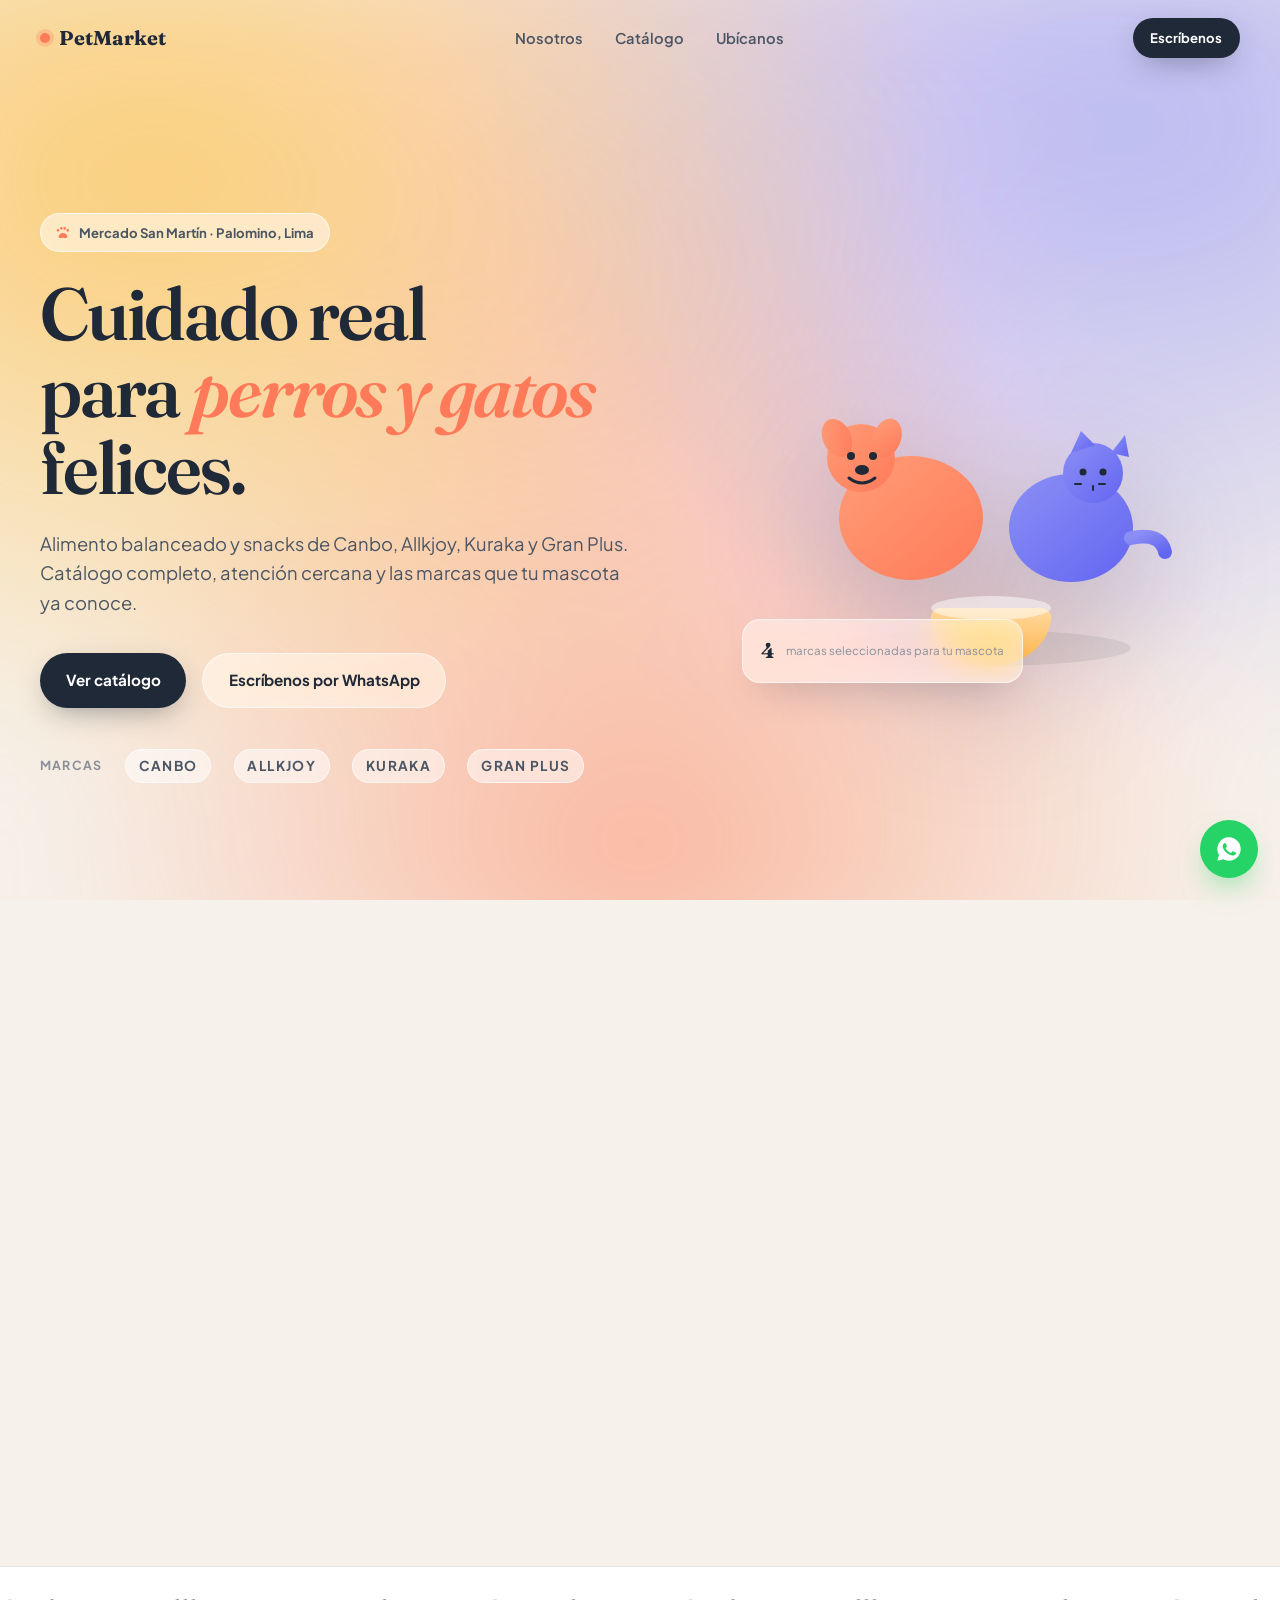
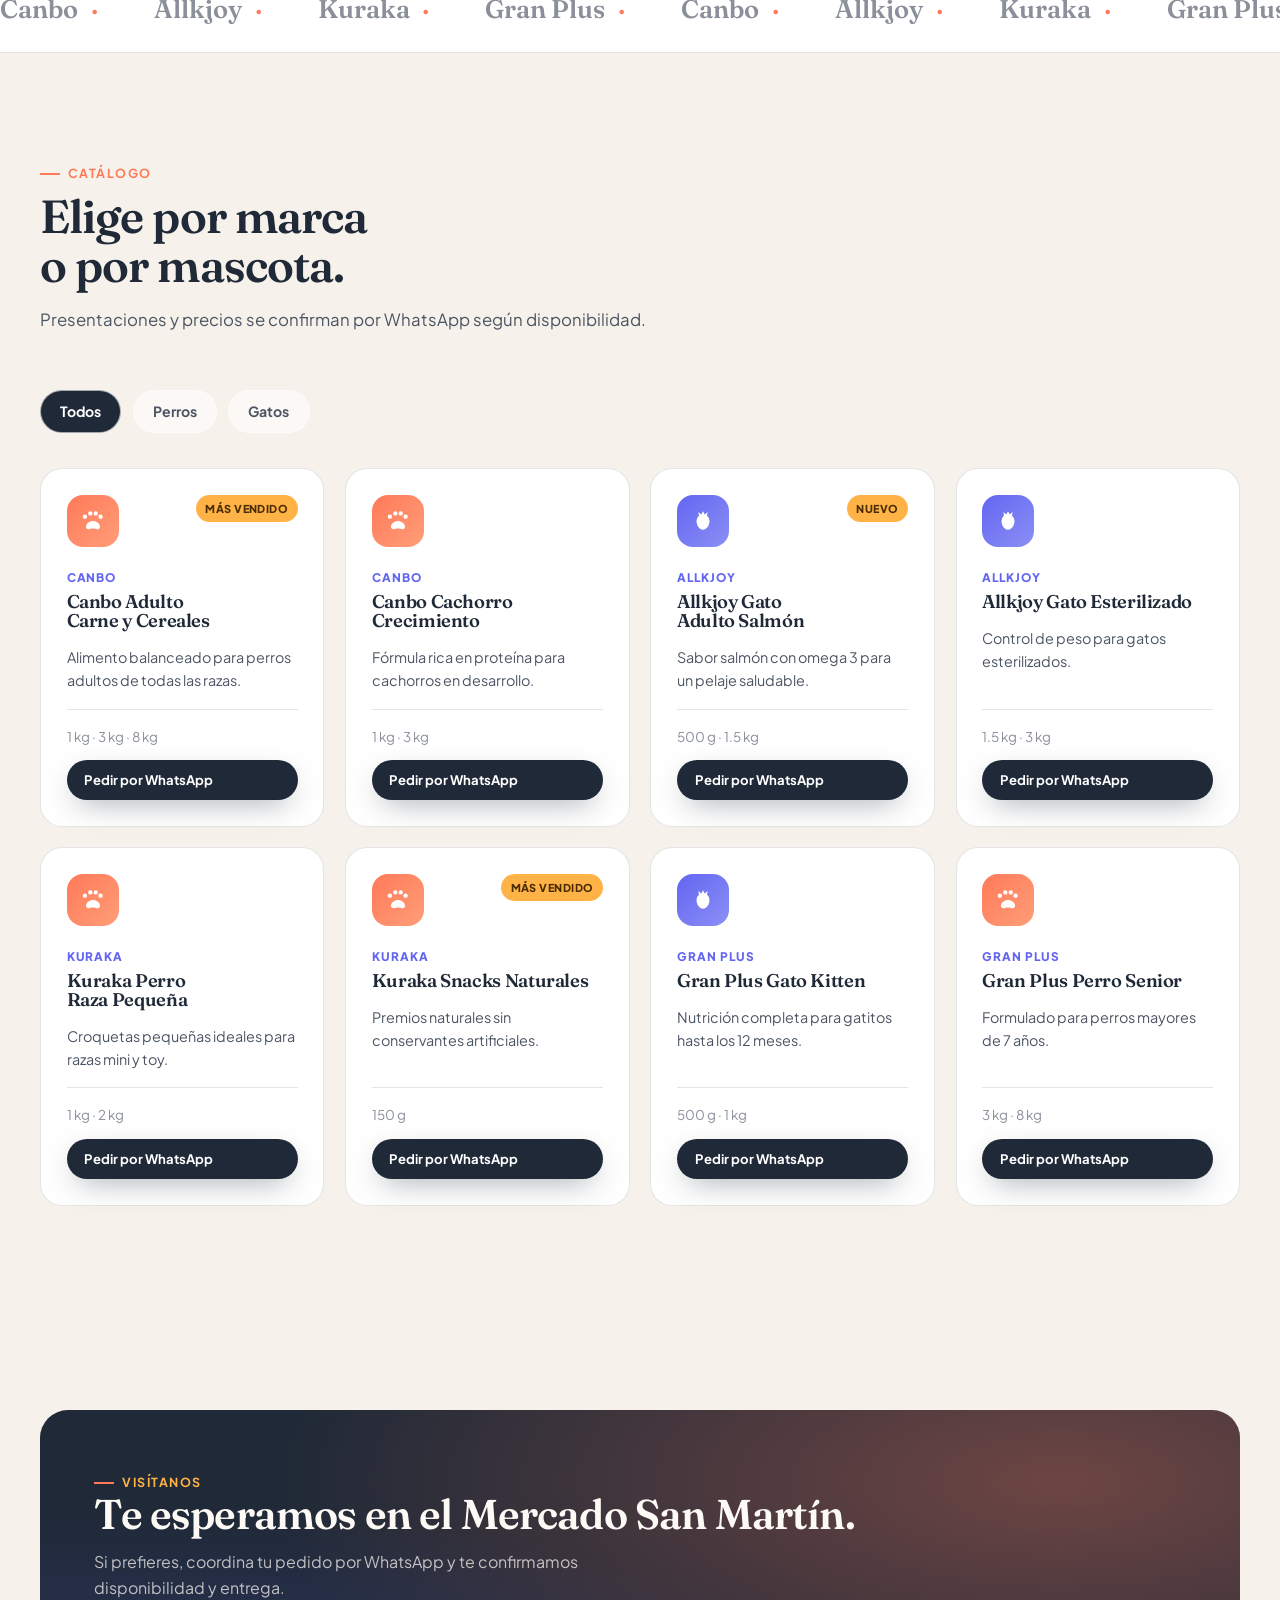
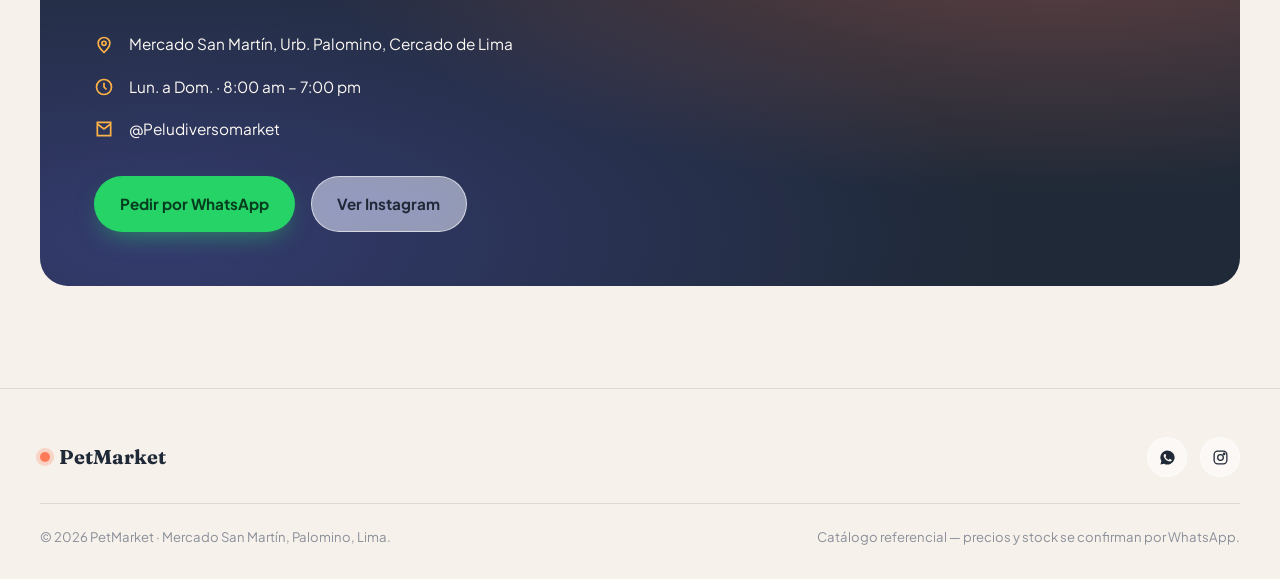
==== index.html @ 723a35b2 "explorador" ====
<!doctype html>
<html lang="es">
<head>
  <meta charset="utf-8">
  <meta name="viewport" content="width=device-width, initial-scale=1">
  <title>PetMarket · Alimento y accesorios para perros y gatos en Lima</title>
  <meta name="description" content="PetMarket — Canbo, Allkjoy, Kuraka y Gran Plus. Catálogo de alimento para perros y gatos en Mercado San Martín, Palomino, Lima.">

  <link rel="preconnect" href="https://fonts.googleapis.com">
  <link rel="preconnect" href="https://fonts.gstatic.com" crossorigin>
  <link rel="stylesheet" href="https://fonts.googleapis.com/css2?family=Fraunces:ital,opsz,wght@0,9..144,500;0,9..144,600;1,9..144,500&family=Plus+Jakarta+Sans:wght@400;500;600;700;800&display=swap">

  <link rel="stylesheet" href="styles.css?v=20260703">
</head>
<body>
  <a href="#main" class="skip-link">Saltar al contenido</a>

  <nav class="nav" data-nav>
    <div class="nav-inner">
      <a href="#top" class="brand-mark"><span class="dot"></span>PetMarket</a>
      <ul class="nav-links">
        <li><a href="#nosotros">Nosotros</a></li>
        <li><a href="#catalogo">Catálogo</a></li>
        <li><a href="#ubicacion">Ubícanos</a></li>
      </ul>
      <a class="btn btn-primary btn-sm nav-cta" data-whatsapp-link target="_blank" rel="noopener">Escríbenos</a>
      <button class="nav-burger" data-menu-open aria-label="Abrir menú" aria-expanded="false">
        <svg viewBox="0 0 24 24" fill="none" stroke="currentColor" stroke-width="2"><path d="M3 6h18M3 12h18M3 18h18"/></svg>
      </button>
    </div>
  </nav>

  <div class="mobile-menu" data-mobile-menu>
    <button class="mobile-menu-close" data-menu-close aria-label="Cerrar menú">
      <svg viewBox="0 0 24 24" fill="none" stroke="currentColor" stroke-width="2" width="20" height="20"><path d="M6 6l12 12M18 6L6 18"/></svg>
    </button>
    <a href="#nosotros" data-menu-link>Nosotros</a>
    <a href="#catalogo" data-menu-link>Catálogo</a>
    <a href="#ubicacion" data-menu-link>Ubícanos</a>
    <a class="btn btn-whatsapp" data-whatsapp-link target="_blank" rel="noopener">Escríbenos por WhatsApp</a>
  </div>

  <main id="main">
    <!-- HERO -->
    <section id="top" class="hero">
      <div class="hero-mesh" aria-hidden="true"></div>
      <div class="container hero-grid">
        <div class="reveal">
          <span class="hero-kicker">
            <svg class="paw" viewBox="0 0 24 24" fill="currentColor"><path d="M4.5 10a2 2 0 100-4 2 2 0 000 4zm5-3a2 2 0 100-4 2 2 0 000 4zm5 0a2 2 0 100-4 2 2 0 000 4zm4.5 3a2 2 0 100-4 2 2 0 000 4zM12 12c-3 0-6.5 2.3-6.5 5.4 0 1.6 1.3 2.6 2.9 2.2.9-.2 1.9-.6 3.6-.6s2.7.4 3.6.6c1.6.4 2.9-.6 2.9-2.2C18.5 14.3 15 12 12 12z"/></svg>
            Mercado San Martín · Palomino, Lima
          </span>
          <h1 class="hero-title">Cuidado real<br>para <em>perros y gatos</em> felices.</h1>
          <p class="hero-sub">Alimento balanceado y snacks de Canbo, Allkjoy, Kuraka y Gran Plus. Catálogo completo, atención cercana y las marcas que tu mascota ya conoce.</p>
          <div class="hero-actions">
            <a href="#catalogo" class="btn btn-primary">Ver catálogo</a>
            <a class="btn btn-glass" data-whatsapp-link target="_blank" rel="noopener">Escríbenos por WhatsApp</a>
          </div>
          <div class="hero-brands">
            <span>Marcas</span>
            <span class="tag">Canbo</span>
            <span class="tag">Allkjoy</span>
            <span class="tag">Kuraka</span>
            <span class="tag">Gran Plus</span>
          </div>
        </div>

        <div class="hero-visual reveal">
          <svg class="hero-illustration" viewBox="0 0 420 420" role="img" aria-label="Ilustración de un perro y un gato junto a un plato de comida">
            <defs>
              <linearGradient id="dogG" x1="0" y1="0" x2="1" y2="1">
                <stop offset="0%" stop-color="#ff9d78"/><stop offset="100%" stop-color="#ff7a59"/>
              </linearGradient>
              <linearGradient id="catG" x1="0" y1="0" x2="1" y2="1">
                <stop offset="0%" stop-color="#8b8ff5"/><stop offset="100%" stop-color="#6366f1"/>
              </linearGradient>
              <linearGradient id="bowlG" x1="0" y1="0" x2="0" y2="1">
                <stop offset="0%" stop-color="#ffd9a0"/><stop offset="100%" stop-color="#ffb347"/>
              </linearGradient>
            </defs>
            <ellipse cx="210" cy="360" rx="150" ry="18" fill="#1f2937" opacity=".08"/>
            <!-- dog -->
            <g>
              <ellipse cx="140" cy="230" rx="72" ry="62" fill="url(#dogG)"/>
              <circle cx="90" cy="170" r="34" fill="url(#dogG)"/>
              <ellipse cx="66" cy="150" rx="14" ry="20" fill="url(#dogG)" transform="rotate(-25 66 150)"/>
              <ellipse cx="116" cy="150" rx="14" ry="20" fill="url(#dogG)" transform="rotate(20 116 150)"/>
              <circle cx="80" cy="168" r="4" fill="#1f2937"/>
              <circle cx="102" cy="168" r="4" fill="#1f2937"/>
              <ellipse cx="91" cy="182" rx="7" ry="5" fill="#1f2937"/>
              <path d="M78 190 Q91 200 104 190" stroke="#1f2937" stroke-width="3" fill="none" stroke-linecap="round"/>
            </g>
            <!-- bowl -->
            <path d="M170 320 h100 a10 10 0 0 1 10 12 c-4 30-34 46-60 46s-56-16-60-46a10 10 0 0 1 10-12z" fill="url(#bowlG)"/>
            <ellipse cx="220" cy="320" rx="60" ry="12" fill="#fff" opacity=".5"/>
            <!-- cat -->
            <g>
              <ellipse cx="300" cy="240" rx="62" ry="54" fill="url(#catG)"/>
              <circle cx="322" cy="185" r="30" fill="url(#catG)"/>
              <path d="M300 165 l10 -22 l14 14z" fill="url(#catG)"/>
              <path d="M340 165 l14 -18 l4 22z" fill="url(#catG)"/>
              <circle cx="312" cy="184" r="3.5" fill="#1f2937"/>
              <circle cx="332" cy="184" r="3.5" fill="#1f2937"/>
              <path d="M304 196 h6 M328 196 h6" stroke="#1f2937" stroke-width="2" stroke-linecap="round"/>
              <path d="M322 198 v4" stroke="#1f2937" stroke-width="2" stroke-linecap="round"/>
              <path d="M360 250 q30 -6 34 14" stroke="url(#catG)" stroke-width="14" fill="none" stroke-linecap="round"/>
            </g>
          </svg>
          <div class="hero-badge">
            <strong data-count-to="4">4</strong>
            <span>marcas seleccionadas para tu mascota</span>
          </div>
        </div>
      </div>
    </section>

    <!-- FEATURES -->
    <section id="nosotros" class="section">
      <div class="container">
        <div class="section-head reveal">
          <span class="eyebrow">Por qué PetMarket</span>
          <h2>Un catálogo pensado para cada mascota.</h2>
          <p>Trabajamos con marcas que ya conoces y confías, y te acompañamos desde la primera consulta hasta la entrega.</p>
        </div>
        <div class="features-grid" data-features></div>
      </div>
    </section>

    <!-- MARQUEE -->
    <div class="marquee" aria-hidden="true">
      <div class="marquee-track">
        <span>Canbo</span><span>Allkjoy</span><span>Kuraka</span><span>Gran Plus</span>
        <span>Canbo</span><span>Allkjoy</span><span>Kuraka</span><span>Gran Plus</span>
      </div>
    </div>

    <!-- CATALOG -->
    <section id="catalogo" class="section">
      <div class="container">
        <div class="section-head reveal">
          <span class="eyebrow">Catálogo</span>
          <h2>Elige por marca o por mascota.</h2>
          <p>Presentaciones y precios se confirman por WhatsApp según disponibilidad.</p>
        </div>
        <div class="filters reveal" data-filters>
          <button class="filter-btn is-active" data-filter="all">Todos</button>
          <button class="filter-btn" data-filter="perros">Perros</button>
          <button class="filter-btn" data-filter="gatos">Gatos</button>
        </div>
        <div class="catalog-grid" data-catalog></div>
      </div>
    </section>

    <!-- LOCATION -->
    <section id="ubicacion" class="section">
      <div class="container location">
        <div class="location-card reveal">
          <span class="eyebrow" style="color:var(--accent-3)">Visítanos</span>
          <h2>Te esperamos en el Mercado San Martín.</h2>
          <p>Si prefieres, coordina tu pedido por WhatsApp y te confirmamos disponibilidad y entrega.</p>
          <ul class="location-list">
            <li>
              <svg viewBox="0 0 24 24" fill="none" stroke="currentColor" stroke-width="2"><path d="M12 21s-7-6.2-7-11a7 7 0 1114 0c0 4.8-7 11-7 11z"/><circle cx="12" cy="10" r="2.5"/></svg>
              Mercado San Martín, Urb. Palomino, Cercado de Lima
            </li>
            <li>
              <svg viewBox="0 0 24 24" fill="none" stroke="currentColor" stroke-width="2"><circle cx="12" cy="12" r="9"/><path d="M12 7v5l3 3"/></svg>
              Lun. a Dom. · 8:00 am – 7:00 pm
            </li>
            <li>
              <svg viewBox="0 0 24 24" fill="none" stroke="currentColor" stroke-width="2"><path d="M4 4h16v16H4z"/><path d="M4 6l8 6 8-6"/></svg>
              <a data-instagram-link target="_blank" rel="noopener">@Peludiversomarket</a>
            </li>
          </ul>
          <div class="location-actions">
            <a class="btn btn-whatsapp" data-whatsapp-link target="_blank" rel="noopener">Pedir por WhatsApp</a>
            <a class="btn btn-glass" data-instagram-link target="_blank" rel="noopener">Ver Instagram</a>
          </div>
        </div>
      </div>
    </section>
  </main>

  <footer class="footer">
    <div class="container footer-inner">
      <div class="footer-top">
        <a href="#top" class="brand-mark"><span class="dot"></span>PetMarket</a>
        <div class="footer-social">
          <a data-whatsapp-link target="_blank" rel="noopener" aria-label="WhatsApp">
            <svg viewBox="0 0 24 24" fill="currentColor"><path d="M12 2a10 10 0 00-8.6 15.1L2 22l5.1-1.3A10 10 0 1012 2zm5.7 14.2c-.2.6-1.3 1.2-1.9 1.3-.5.1-1.1.1-1.8-.1-.4-.1-.9-.3-1.6-.6-2.8-1.2-4.6-4-4.7-4.2-.1-.2-1.1-1.5-1.1-2.9s.7-2 1-2.3c.2-.3.5-.3.7-.3h.5c.2 0 .4 0 .6.5s.7 1.7.7 1.8c.1.2.1.3 0 .5-.1.2-.1.3-.3.5s-.3.4-.5.5c-.2.2-.3.4-.1.7.2.3.8 1.3 1.7 2.1 1.2 1.1 2.2 1.4 2.5 1.6.3.2.5.1.6-.1.2-.2.7-.8.9-1.1.2-.3.4-.2.6-.1s1.7.8 2 1c.3.2.5.2.6.4.1.1.1.7-.1 1.3z"/></svg>
          </a>
          <a data-instagram-link target="_blank" rel="noopener" aria-label="Instagram">
            <svg viewBox="0 0 24 24" fill="none" stroke="currentColor" stroke-width="1.8"><rect x="3" y="3" width="18" height="18" rx="5"/><circle cx="12" cy="12" r="4"/><circle cx="17.2" cy="6.8" r="1"/></svg>
          </a>
        </div>
      </div>
      <div class="footer-bottom">
        <span>© <span data-year></span> PetMarket · Mercado San Martín, Palomino, Lima.</span>
        <span>Catálogo referencial — precios y stock se confirman por WhatsApp.</span>
      </div>
    </div>
  </footer>

  <a class="fab-whatsapp" data-whatsapp-link target="_blank" rel="noopener" aria-label="Escríbenos por WhatsApp">
    <svg viewBox="0 0 24 24" fill="currentColor"><path d="M12 2a10 10 0 00-8.6 15.1L2 22l5.1-1.3A10 10 0 1012 2zm5.7 14.2c-.2.6-1.3 1.2-1.9 1.3-.5.1-1.1.1-1.8-.1-.4-.1-.9-.3-1.6-.6-2.8-1.2-4.6-4-4.7-4.2-.1-.2-1.1-1.5-1.1-2.9s.7-2 1-2.3c.2-.3.5-.3.7-.3h.5c.2 0 .4 0 .6.5s.7 1.7.7 1.8c.1.2.1.3 0 .5-.1.2-.1.3-.3.5s-.3.4-.5.5c-.2.2-.3.4-.1.7.2.3.8 1.3 1.7 2.1 1.2 1.1 2.2 1.4 2.5 1.6.3.2.5.1.6-.1.2-.2.7-.8.9-1.1.2-.3.4-.2.6-.1s1.7.8 2 1c.3.2.5.2.6.4.1.1.1.7-.1 1.3z"/></svg>
  </a>

  <script defer src="lib/gsap.min.js"></script>
  <script defer src="lib/ScrollTrigger.min.js"></script>
  <script defer src="lib/manifest.js"></script>
  <script defer src="main.js?v=20260703"></script>
</body>
</html>
---- styles.css ----
/* =============================================================
   1. Tokens
   ============================================================= */
:root {
  --bg:        #f6f1ea;
  --paper:     #ffffff;
  --glass:     rgba(255, 255, 255, 0.5);
  --glass-2:   rgba(255, 255, 255, 0.28);
  --glass-border: rgba(255, 255, 255, 0.6);
  --ink:       #1f2937;
  --ink-soft:  #4b5563;
  --ink-mute:  #8a8f9a;
  --accent:    #ff7a59;   /* coral */
  --accent-2:  #6366f1;   /* lavender */
  --accent-3:  #ffb347;   /* amber, brand highlight */
  --line:      rgba(31, 41, 55, 0.12);
  --radius:    22px;

  --ease-out:  cubic-bezier(0.16, 1, 0.3, 1);
  --ease-soft: cubic-bezier(0.25, 0.46, 0.45, 0.94);
  --ease-bounce: cubic-bezier(0.34, 1.56, 0.64, 1);

  --sans: "Plus Jakarta Sans", -apple-system, BlinkMacSystemFont, "Segoe UI", system-ui, sans-serif;
  --display: "Fraunces", Georgia, serif;
}

/* =============================================================
   2. Reset & base
   ============================================================= */
*, *::before, *::after { box-sizing: border-box; margin: 0; }
html { -webkit-text-size-adjust: 100%; tab-size: 2; scroll-behavior: smooth; }
body {
  font-family: var(--sans);
  font-size: 16px;
  line-height: 1.6;
  color: var(--ink);
  background: var(--bg);
  -webkit-font-smoothing: antialiased;
  -moz-osx-font-smoothing: grayscale;
  text-rendering: optimizeLegibility;
  overflow-x: clip;
  overscroll-behavior-y: none;
}
img, svg, video { display: block; max-width: 100%; }
img { height: auto; }
button { font: inherit; color: inherit; cursor: pointer; border: 0; background: none; }
a { color: inherit; text-decoration: none; }
p { text-wrap: pretty; }
h1, h2, h3, h4 { text-wrap: balance; line-height: 1.05; letter-spacing: -0.02em; font-family: var(--display); font-weight: 600; }
ul { list-style: none; padding: 0; }
::selection { background: var(--accent); color: #fff; }

:focus-visible {
  outline: 2px solid var(--accent);
  outline-offset: 3px;
  border-radius: 4px;
}

/* =============================================================
   3. Utilities
   ============================================================= */
.skip-link {
  position: fixed; top: -100px; left: 1rem;
  padding: .6rem 1rem; background: var(--ink); color: #fff;
  z-index: 9999; border-radius: 8px; font-weight: 600; font-size: .9rem;
}
.skip-link:focus { top: 1rem; }

.container {
  width: 100%;
  max-width: 1240px;
  margin: 0 auto;
  padding: 0 1.25rem;
}
.eyebrow {
  font-size: .78rem;
  font-weight: 700;
  letter-spacing: .12em;
  text-transform: uppercase;
  color: var(--accent);
  display: inline-flex;
  align-items: center;
  gap: .5rem;
}
.eyebrow::before {
  content: "";
  width: 20px; height: 2px;
  background: var(--accent);
  display: inline-block;
}
.section {
  padding: clamp(4rem, 8vw, 7rem) 0;
}
.section-head {
  max-width: 640px;
  margin-bottom: clamp(2rem, 5vw, 3.5rem);
}
.section-head h2 { font-size: clamp(2rem, 4vw, 2.9rem); margin-top: .6rem; }
.section-head p { color: var(--ink-soft); margin-top: 1rem; font-size: 1.05rem; }

/* =============================================================
   4. Buttons
   ============================================================= */
.btn {
  display: inline-flex;
  align-items: center;
  gap: .5rem;
  padding: .9rem 1.6rem;
  border-radius: 999px;
  font-weight: 700;
  font-size: .95rem;
  transition: transform .35s var(--ease-out), box-shadow .35s var(--ease-out), background .3s var(--ease-out);
  white-space: nowrap;
}
.btn-primary {
  background: var(--ink);
  color: #fff;
  box-shadow: 0 10px 30px -10px rgba(31,41,55,.5);
}
.btn-primary:hover { transform: translateY(-3px); box-shadow: 0 16px 34px -10px rgba(31,41,55,.55); }
.btn-glass {
  background: var(--glass);
  backdrop-filter: blur(18px) saturate(180%);
  -webkit-backdrop-filter: blur(18px) saturate(180%);
  border: 1px solid var(--glass-border);
  color: var(--ink);
}
.btn-glass:hover { transform: translateY(-3px); background: rgba(255,255,255,.7); }
.btn-whatsapp {
  background: #25D366;
  color: #073b1e;
  box-shadow: 0 10px 26px -10px rgba(37,211,102,.6);
}
.btn-whatsapp:hover { transform: translateY(-3px); }
.btn-sm { padding: .6rem 1.1rem; font-size: .82rem; }

/* =============================================================
   5. Nav
   ============================================================= */
.nav {
  position: fixed;
  top: 0; left: 0; right: 0;
  z-index: 500;
  padding: 1.1rem 0;
  transition: padding .35s var(--ease-out), background .35s var(--ease-out), box-shadow .35s var(--ease-out);
}
.nav-inner {
  max-width: 1240px;
  margin: 0 auto;
  padding: 0 1.25rem;
  display: flex;
  align-items: center;
  justify-content: space-between;
}
.nav.is-solid {
  padding: .7rem 0;
  background: var(--glass);
  backdrop-filter: blur(18px) saturate(180%);
  -webkit-backdrop-filter: blur(18px) saturate(180%);
  box-shadow: 0 8px 30px -20px rgba(31,41,55,.35);
  border-bottom: 1px solid var(--glass-border);
}
.brand-mark {
  display: flex; align-items: center; gap: .55rem;
  font-family: var(--display);
  font-weight: 700;
  font-size: 1.25rem;
}
.brand-mark .dot {
  width: 10px; height: 10px; border-radius: 50%;
  background: var(--accent);
  box-shadow: 0 0 0 4px rgba(255,122,89,.25);
}
.nav-links {
  display: none;
  gap: 2rem;
}
.nav-links a {
  position: relative;
  font-weight: 600;
  font-size: .92rem;
  color: var(--ink-soft);
  padding-bottom: 2px;
}
.nav-links a::after {
  content: "";
  position: absolute; left: 0; bottom: -2px;
  width: 0; height: 2px;
  background: var(--accent);
  transition: width .35s var(--ease-out);
}
.nav-links a:hover { color: var(--ink); }
.nav-links a:hover::after { width: 100%; }
.nav-cta { display: none; }
.nav-burger {
  display: inline-flex;
  width: 42px; height: 42px;
  align-items: center; justify-content: center;
  border-radius: 50%;
  background: var(--glass);
  border: 1px solid var(--glass-border);
}
.nav-burger svg { width: 18px; height: 18px; }

.mobile-menu {
  position: fixed; inset: 0;
  z-index: 600;
  background: rgba(246,241,234,.98);
  backdrop-filter: blur(20px);
  display: flex; flex-direction: column;
  align-items: center; justify-content: center;
  gap: 1.6rem;
  transform: translateY(-8px);
  opacity: 0;
  pointer-events: none;
  transition: opacity .35s var(--ease-out), transform .35s var(--ease-out);
}
.mobile-menu.is-open { opacity: 1; transform: translateY(0); pointer-events: auto; }
.mobile-menu a { font-family: var(--display); font-size: 1.8rem; font-weight: 600; }
.mobile-menu-close {
  position: absolute; top: 1.4rem; right: 1.4rem;
  width: 44px; height: 44px; border-radius: 50%;
  background: var(--glass); border: 1px solid var(--glass-border);
  display: flex; align-items: center; justify-content: center;
}

/* =============================================================
   6. Hero
   ============================================================= */
.hero {
  position: relative;
  min-height: 100svh;
  display: flex;
  align-items: center;
  padding-top: 6rem;
  overflow: clip;
}
.hero-mesh {
  position: absolute; inset: -10%;
  z-index: -1;
  background:
    radial-gradient(at 18% 25%, rgba(255,179,71,.55) 0%, transparent 50%),
    radial-gradient(at 82% 20%, rgba(99,102,241,.4) 0%, transparent 50%),
    radial-gradient(at 50% 90%, rgba(255,122,89,.45) 0%, transparent 55%);
  filter: blur(70px) saturate(140%);
  animation: meshDrift 28s ease-in-out infinite;
}
@keyframes meshDrift {
  0%, 100% { transform: scale(1) rotate(0deg); }
  50%      { transform: scale(1.18) rotate(8deg); }
}
.hero-grid {
  display: grid;
  gap: 3rem;
  align-items: center;
}
.hero-kicker {
  display: inline-flex; align-items: center; gap: .5rem;
  background: var(--glass);
  border: 1px solid var(--glass-border);
  backdrop-filter: blur(14px);
  -webkit-backdrop-filter: blur(14px);
  padding: .5rem .9rem;
  border-radius: 999px;
  font-size: .82rem;
  font-weight: 700;
  color: var(--ink-soft);
  margin-bottom: 1.4rem;
}
.hero-kicker .paw { width: 16px; height: 16px; color: var(--accent); }
.hero-title {
  font-size: clamp(2.6rem, 6.4vw, 4.6rem);
  letter-spacing: -0.03em;
}
.hero-title em { color: var(--accent); font-style: italic; }
.hero-sub {
  margin-top: 1.4rem;
  font-size: 1.15rem;
  color: var(--ink-soft);
  max-width: 46ch;
}
.hero-actions {
  display: flex; flex-wrap: wrap; gap: 1rem;
  margin-top: 2.2rem;
}
.hero-brands {
  margin-top: 2.6rem;
  display: flex; flex-wrap: wrap; gap: .6rem 1.4rem;
  align-items: center;
}
.hero-brands span {
  font-size: .78rem; text-transform: uppercase; letter-spacing: .1em;
  color: var(--ink-mute); font-weight: 700;
}
.hero-brands .tag {
  font-size: .85rem; font-weight: 700; color: var(--ink-soft);
  background: var(--glass); border: 1px solid var(--glass-border);
  padding: .3rem .8rem; border-radius: 999px;
}

.hero-visual { position: relative; display: flex; justify-content: center; }
.hero-illustration {
  width: min(420px, 90%);
  filter: drop-shadow(0 40px 60px rgba(31,41,55,.25));
  animation: floatY 6s ease-in-out infinite;
}
@keyframes floatY {
  0%, 100% { transform: translateY(0); }
  50%      { transform: translateY(-16px); }
}
.hero-badge {
  position: absolute;
  bottom: 6%;
  left: 4%;
  background: var(--glass);
  border: 1px solid var(--glass-border);
  backdrop-filter: blur(16px) saturate(180%);
  -webkit-backdrop-filter: blur(16px) saturate(180%);
  border-radius: 18px;
  padding: .9rem 1.1rem;
  display: flex; align-items: center; gap: .7rem;
  box-shadow: 0 20px 40px -20px rgba(31,41,55,.3);
}
.hero-badge strong { font-size: 1.3rem; font-family: var(--display); }
.hero-badge span { font-size: .72rem; color: var(--ink-mute); display: block; }

/* =============================================================
   7. Feature glass cards
   ============================================================= */
.features-grid {
  display: grid;
  gap: 1.4rem;
  grid-template-columns: 1fr;
}
.glass-card {
  background: var(--glass-2);
  backdrop-filter: blur(20px) saturate(180%);
  -webkit-backdrop-filter: blur(20px) saturate(180%);
  border: 1px solid var(--glass-border);
  border-radius: var(--radius);
  padding: 1.8rem;
  transition: transform .4s var(--ease-out), box-shadow .4s var(--ease-out), background .4s var(--ease-out);
}
@supports not (backdrop-filter: blur(1px)) {
  .glass-card { background: rgba(255,255,255,.82); }
}
.glass-card:hover {
  transform: translateY(-6px) rotateX(2deg);
  box-shadow: 0 26px 50px -24px rgba(31,41,55,.3);
  background: rgba(255,255,255,.5);
}
.feature-icon {
  width: 46px; height: 46px;
  border-radius: 14px;
  display: flex; align-items: center; justify-content: center;
  background: linear-gradient(135deg, var(--accent), var(--accent-3));
  color: #fff;
  margin-bottom: 1.1rem;
}
.feature-icon svg { width: 22px; height: 22px; }
.glass-card h3 { font-size: 1.2rem; margin-bottom: .5rem; }
.glass-card p { color: var(--ink-soft); font-size: .95rem; }

/* =============================================================
   8. Marquee
   ============================================================= */
.marquee {
  overflow: hidden;
  border-top: 1px solid var(--line);
  border-bottom: 1px solid var(--line);
  padding: 1.4rem 0;
  background: var(--paper);
}
.marquee-track {
  display: flex;
  gap: 3.5rem;
  width: max-content;
  animation: marqueeScroll 32s linear infinite;
}
.marquee-track span {
  font-family: var(--display);
  font-size: 1.6rem;
  font-weight: 600;
  color: var(--ink-mute);
  white-space: nowrap;
  display: flex; align-items: center; gap: .8rem;
}
.marquee-track span::after { content: "·"; color: var(--accent); }
@keyframes marqueeScroll {
  from { transform: translateX(0); }
  to   { transform: translateX(-50%); }
}

/* =============================================================
   9. Catalog
   ============================================================= */
.filters {
  display: flex; flex-wrap: wrap; gap: .7rem;
  margin-bottom: 2.2rem;
}
.filter-btn {
  padding: .6rem 1.2rem;
  border-radius: 999px;
  font-size: .88rem;
  font-weight: 700;
  background: var(--glass);
  border: 1px solid var(--glass-border);
  color: var(--ink-soft);
  transition: all .3s var(--ease-out);
}
.filter-btn.is-active,
.filter-btn:hover {
  background: var(--ink);
  color: #fff;
}
.catalog-grid {
  display: grid;
  gap: 1.3rem;
  grid-template-columns: 1fr;
}
.product-card {
  position: relative;
  background: var(--paper);
  border: 1px solid var(--line);
  border-radius: var(--radius);
  padding: 1.6rem;
  transition: transform .4s var(--ease-out), box-shadow .4s var(--ease-out), border-color .4s var(--ease-out);
  display: flex;
  flex-direction: column;
  gap: 1rem;
}
.product-card:hover {
  transform: translateY(-6px);
  box-shadow: 0 24px 44px -26px rgba(31,41,55,.35);
  border-color: transparent;
}
.product-top {
  display: flex; align-items: flex-start; justify-content: space-between;
  gap: 1rem;
}
.product-icon {
  width: 52px; height: 52px;
  border-radius: 16px;
  display: flex; align-items: center; justify-content: center;
  flex-shrink: 0;
}
.product-icon svg { width: 26px; height: 26px; color: #fff; }
.product-icon.cat-perros { background: linear-gradient(135deg, var(--accent), #ff9d78); }
.product-icon.cat-gatos  { background: linear-gradient(135deg, var(--accent-2), #8b8ff5); }
.product-badge {
  font-size: .68rem; font-weight: 800; letter-spacing: .04em;
  text-transform: uppercase;
  padding: .3rem .6rem;
  border-radius: 999px;
  background: var(--accent-3);
  color: #4a2c00;
}
.product-brand {
  font-size: .74rem; font-weight: 800; letter-spacing: .08em;
  text-transform: uppercase; color: var(--accent-2);
}
.product-card h3 { font-size: 1.15rem; margin-top: .2rem; }
.product-card .note { color: var(--ink-soft); font-size: .9rem; flex-grow: 1; }
.product-meta {
  display: flex; align-items: center; justify-content: space-between;
  border-top: 1px solid var(--line);
  padding-top: 1rem;
  font-size: .84rem;
}
.product-sizes { color: var(--ink-mute); }
.product-card .btn { margin-top: -0.2rem; }

/* =============================================================
   10. Location / contact
   ============================================================= */
.location {
  display: grid;
  gap: 1.6rem;
}
.location-card {
  background: var(--ink);
  color: #fdf9f4;
  border-radius: 28px;
  padding: clamp(2rem, 5vw, 3.4rem);
  position: relative;
  overflow: clip;
}
.location-card::before {
  content: "";
  position: absolute; inset: 0;
  background:
    radial-gradient(at 85% 15%, rgba(255,122,89,.35), transparent 55%),
    radial-gradient(at 10% 90%, rgba(99,102,241,.3), transparent 55%);
  pointer-events: none;
}
.location-card h2 { font-size: clamp(1.9rem, 4vw, 2.6rem); position: relative; }
.location-card p { color: rgba(253,249,244,.72); position: relative; margin-top: .8rem; max-width: 46ch; }
.location-list {
  position: relative;
  margin-top: 2rem;
  display: grid;
  gap: 1.1rem;
}
.location-list li {
  display: flex; align-items: center; gap: .9rem;
  font-size: .96rem;
}
.location-list svg { width: 20px; height: 20px; color: var(--accent-3); flex-shrink: 0; }
.location-actions {
  position: relative;
  margin-top: 2.2rem;
  display: flex; flex-wrap: wrap; gap: 1rem;
}

/* =============================================================
   11. Footer
   ============================================================= */
.footer {
  border-top: 1px solid var(--line);
  padding: 3rem 0 2rem;
}
.footer-inner {
  display: flex; flex-direction: column; gap: 1.6rem;
}
.footer-top {
  display: flex; flex-wrap: wrap; justify-content: space-between; gap: 1.6rem;
}
.footer-social {
  display: flex; gap: .8rem;
}
.footer-social a {
  width: 40px; height: 40px; border-radius: 50%;
  background: var(--glass); border: 1px solid var(--glass-border);
  display: flex; align-items: center; justify-content: center;
  transition: transform .3s var(--ease-out), background .3s var(--ease-out);
}
.footer-social a:hover { transform: translateY(-3px); background: var(--ink); color: #fff; }
.footer-social svg { width: 17px; height: 17px; }
.footer-bottom {
  display: flex; flex-wrap: wrap; justify-content: space-between; gap: .6rem;
  font-size: .82rem; color: var(--ink-mute);
  border-top: 1px solid var(--line);
  padding-top: 1.4rem;
}

/* =============================================================
   12. Reveal on scroll
   ============================================================= */
.reveal {
  opacity: 0;
  transform: translateY(28px);
  transition: opacity .7s var(--ease-soft), transform .7s var(--ease-soft);
}
.reveal.is-visible { opacity: 1; transform: none; }
.reveal[data-split] { opacity: 1; transform: none; } /* defensive — gotcha A.4.5 */

/* WhatsApp floating button */
.fab-whatsapp {
  position: fixed;
  bottom: 1.4rem; right: 1.4rem;
  z-index: 400;
  width: 58px; height: 58px;
  border-radius: 50%;
  background: #25D366;
  display: flex; align-items: center; justify-content: center;
  box-shadow: 0 14px 30px -10px rgba(37,211,102,.6);
  transition: transform .3s var(--ease-bounce);
}
.fab-whatsapp:hover { transform: scale(1.08); }
.fab-whatsapp svg { width: 28px; height: 28px; color: #fff; }

/* =============================================================
   13. Responsive
   ============================================================= */
@media (min-width: 540px) {
  .features-grid { grid-template-columns: repeat(2, 1fr); }
  .catalog-grid { grid-template-columns: repeat(2, 1fr); }
}

@media (min-width: 720px) {
  .hero-grid { grid-template-columns: 1.1fr .9fr; }
}

@media (min-width: 960px) {
  .nav-links { display: flex; }
  .nav-cta { display: inline-flex; }
  .nav-burger { display: none; }
  .features-grid { grid-template-columns: repeat(3, 1fr); }
  .catalog-grid { grid-template-columns: repeat(3, 1fr); }
  .location { grid-template-columns: 1fr; }
}

@media (min-width: 1280px) {
  .catalog-grid { grid-template-columns: repeat(4, 1fr); }
}

/* =============================================================
   14. Reduced motion — only intrusive effects
   ============================================================= */
@media (prefers-reduced-motion: reduce) {
  .hero-mesh { animation: none; }
  .hero-illustration { animation: none; }
  .marquee-track { animation-duration: 60s; }
}
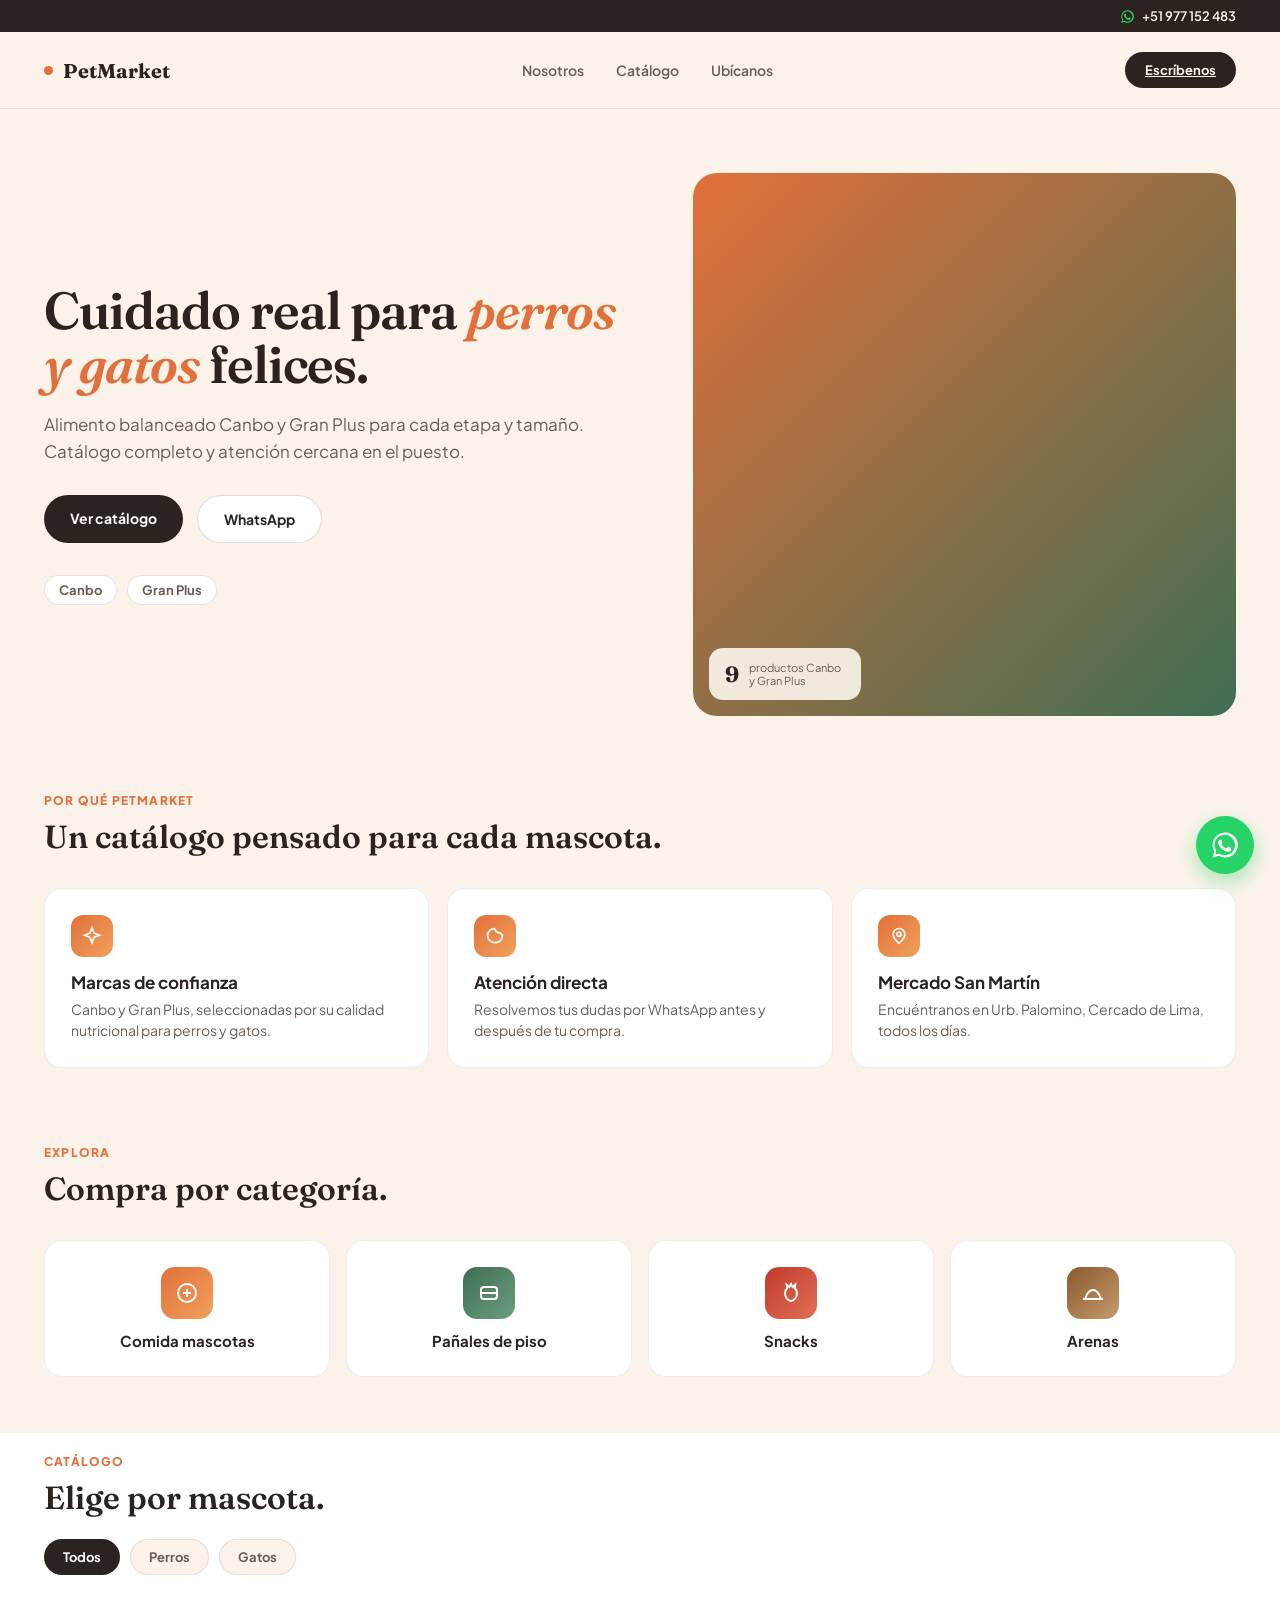
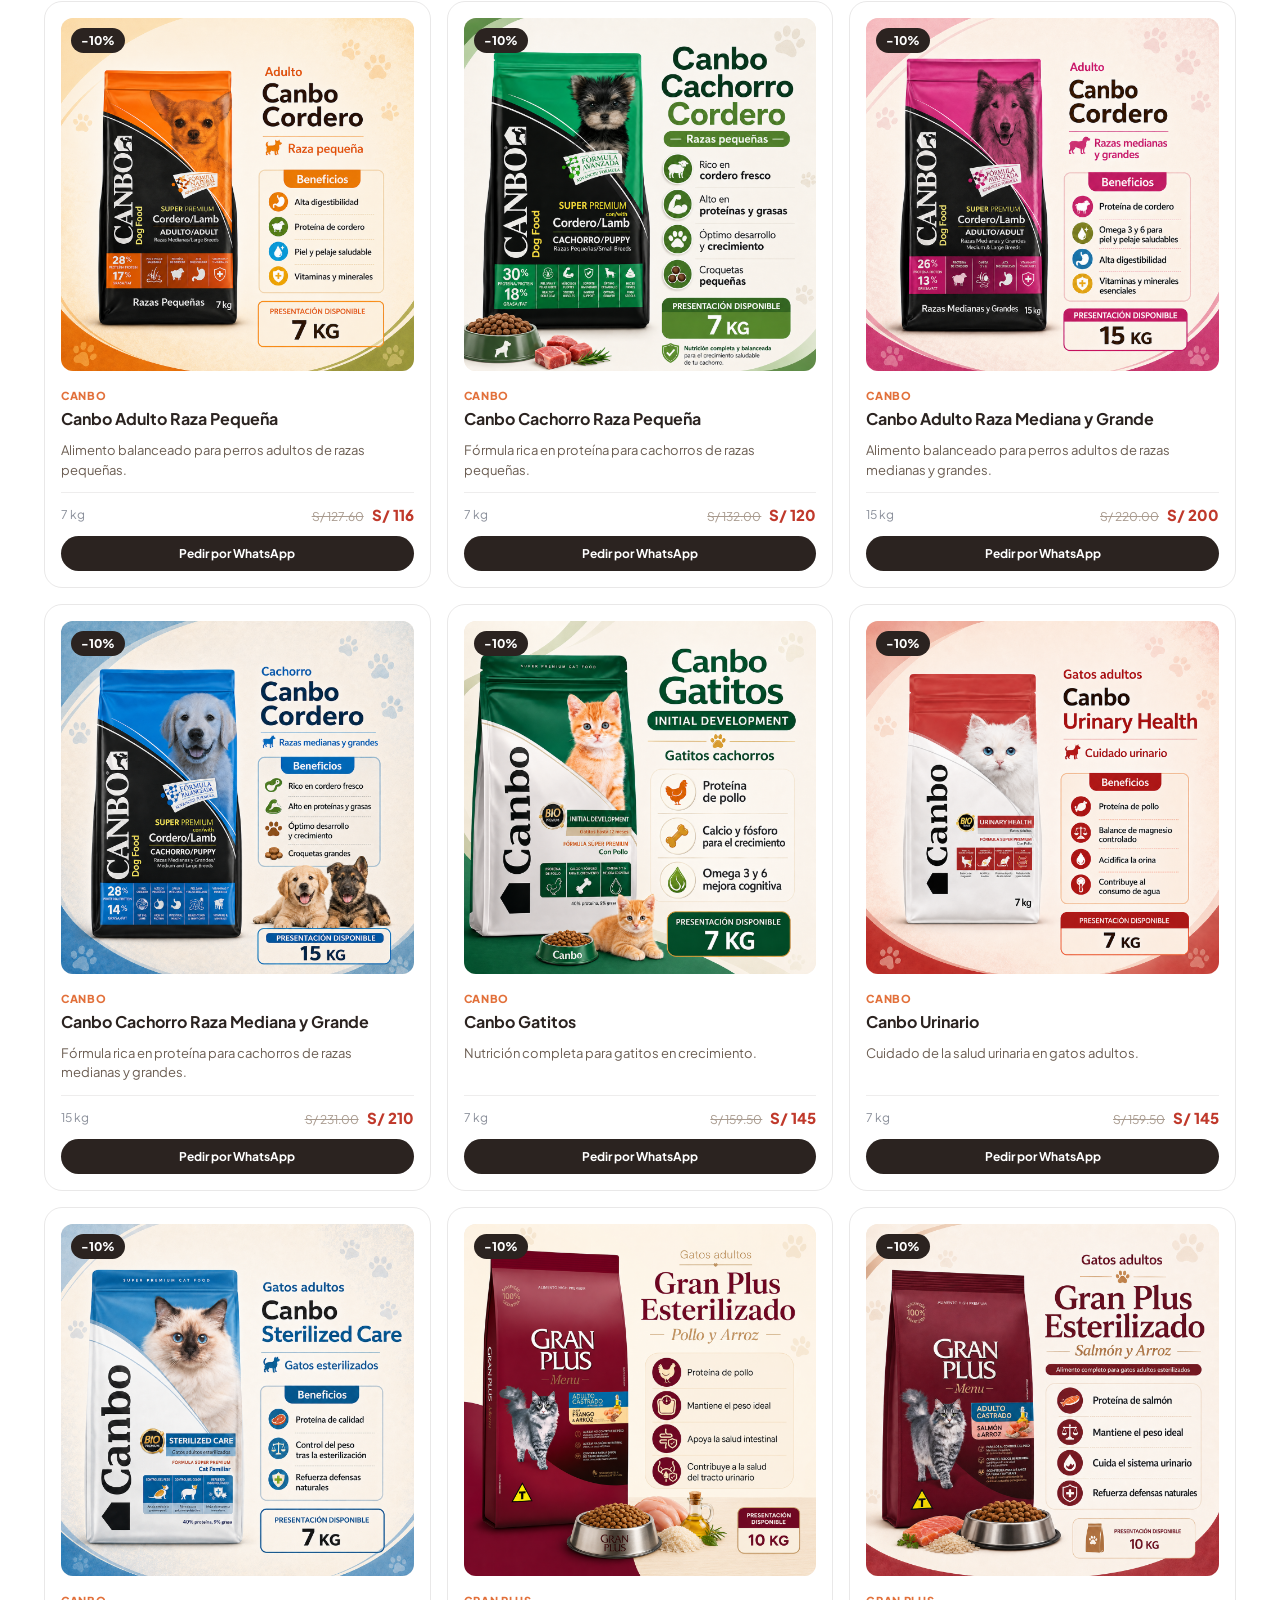
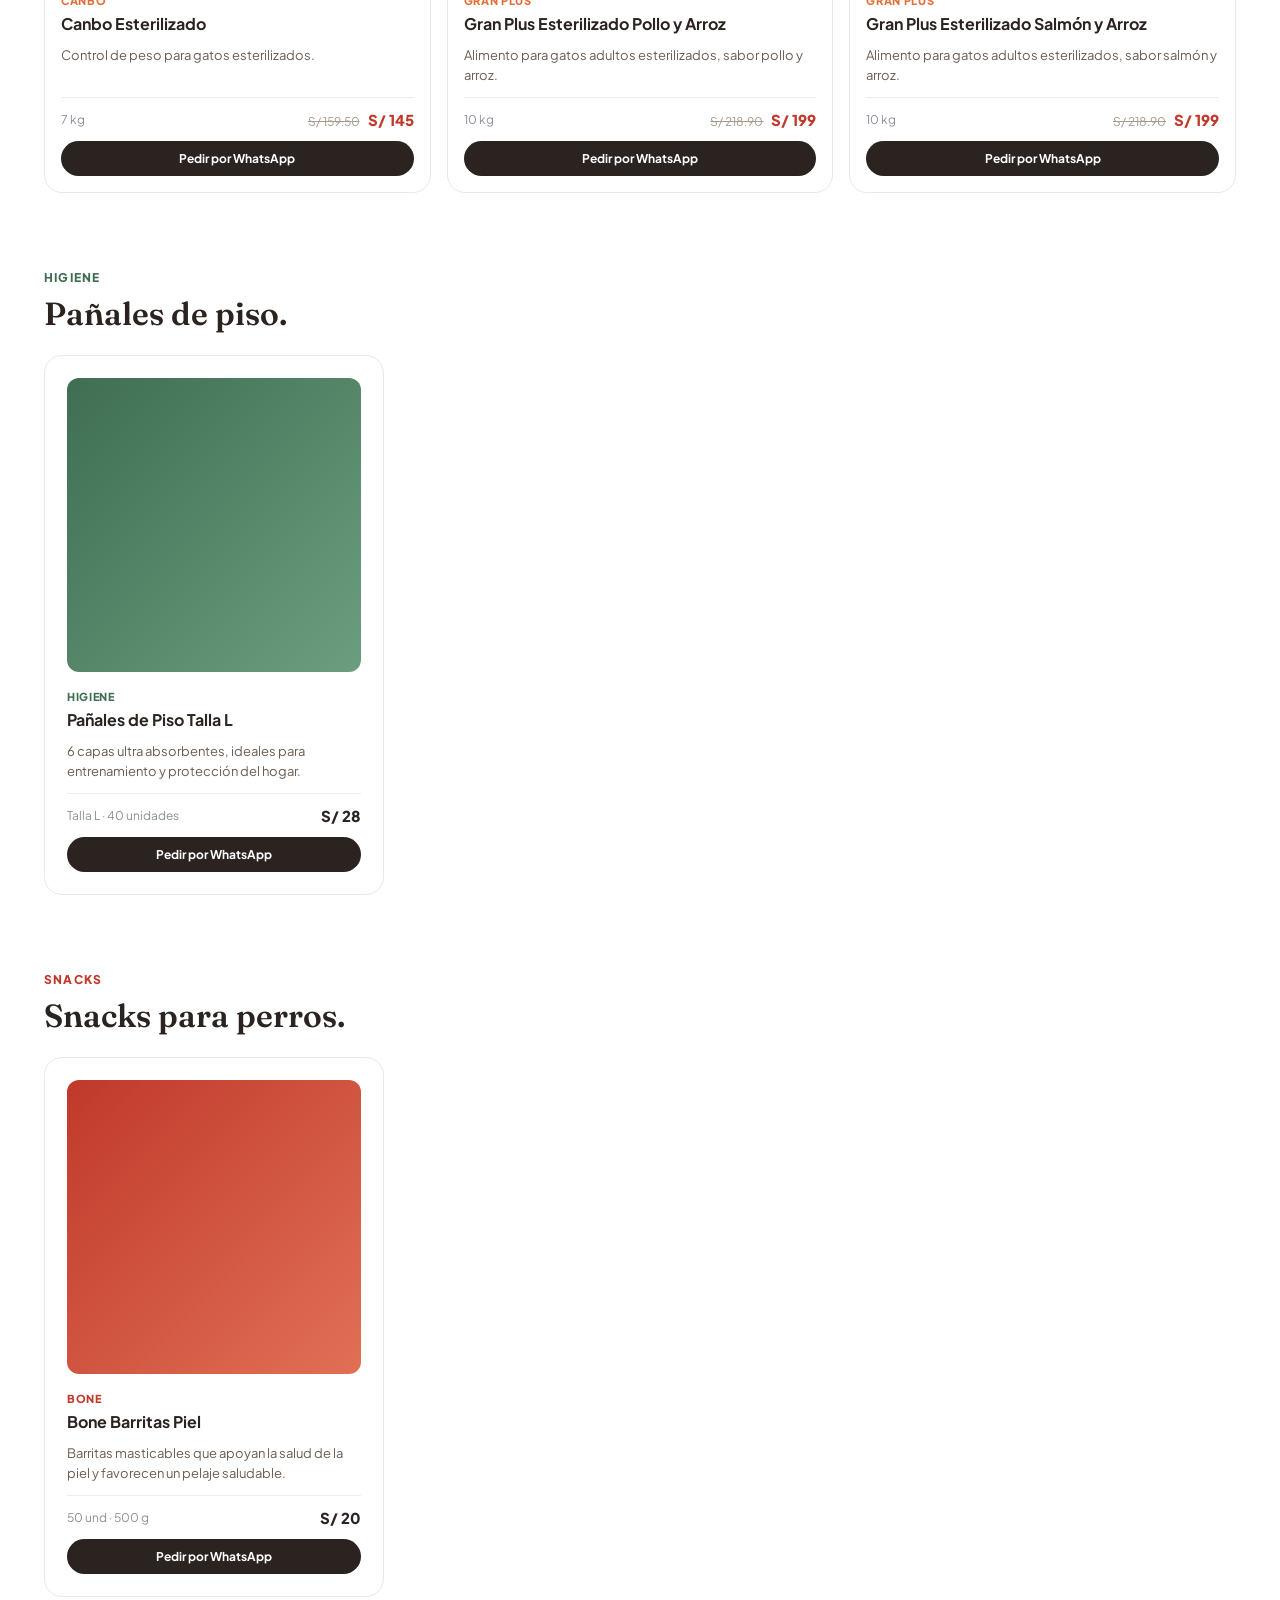
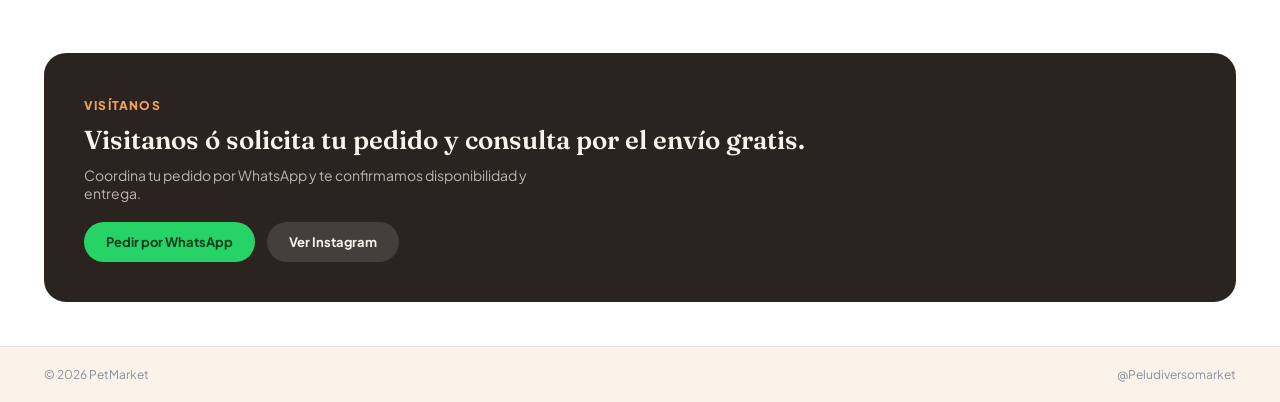
==== commit 0958ee81: "Replace homepage with new PetMarket design (converted from Claude Design export to static HTML/CSS/J" ====
--- a/index.html
+++ b/index.html
@@ -1,213 +1,407 @@
-<!doctype html>
+<!DOCTYPE html>
 <html lang="es">
 <head>
-  <meta charset="utf-8">
-  <meta name="viewport" content="width=device-width, initial-scale=1">
-  <title>PetMarket · Alimento y accesorios para perros y gatos en Lima</title>
-  <meta name="description" content="PetMarket — Canbo, Allkjoy, Kuraka y Gran Plus. Catálogo de alimento para perros y gatos en Mercado San Martín, Palomino, Lima.">
-
-  <link rel="preconnect" href="https://fonts.googleapis.com">
-  <link rel="preconnect" href="https://fonts.gstatic.com" crossorigin>
-  <link rel="stylesheet" href="https://fonts.googleapis.com/css2?family=Fraunces:ital,opsz,wght@0,9..144,500;0,9..144,600;1,9..144,500&family=Plus+Jakarta+Sans:wght@400;500;600;700;800&display=swap">
-
-  <link rel="stylesheet" href="styles.css?v=20260703">
+<meta charset="utf-8">
+<meta name="viewport" content="width=device-width, initial-scale=1">
+<title>PetMarket · Alimento y accesorios para perros y gatos en Lima</title>
+<meta name="description" content="PetMarket — Canbo y Gran Plus. Catálogo de alimento para perros y gatos en Mercado San Martín, Palomino, Lima.">
+<link rel="preconnect" href="https://fonts.googleapis.com">
+<link rel="preconnect" href="https://fonts.gstatic.com" crossorigin="">
+<link rel="stylesheet" href="https://fonts.googleapis.com/css2?family=Fraunces:ital,opsz,wght@0,9..144,500;0,9..144,600;0,9..144,700;1,9..144,500&family=Plus+Jakarta+Sans:wght@400;500;600;700;800&family=Space+Grotesk:wght@500;600;700&display=swap">
+<style>
+  * { box-sizing: border-box; }
+  body { margin: 0; background: #FBF3EA; }
+  button { cursor: pointer; font-family: inherit; }
+  .cat-btn { transition: background .15s ease, color .15s ease; }
+  .cat-card { display: none; }
+  .cat-card.is-visible { display: flex; }
+</style>
 </head>
 <body>
-  <a href="#main" class="skip-link">Saltar al contenido</a>
-
-  <nav class="nav" data-nav>
-    <div class="nav-inner">
-      <a href="#top" class="brand-mark"><span class="dot"></span>PetMarket</a>
-      <ul class="nav-links">
-        <li><a href="#nosotros">Nosotros</a></li>
-        <li><a href="#catalogo">Catálogo</a></li>
-        <li><a href="#ubicacion">Ubícanos</a></li>
-      </ul>
-      <a class="btn btn-primary btn-sm nav-cta" data-whatsapp-link target="_blank" rel="noopener">Escríbenos</a>
-      <button class="nav-burger" data-menu-open aria-label="Abrir menú" aria-expanded="false">
-        <svg viewBox="0 0 24 24" fill="none" stroke="currentColor" stroke-width="2"><path d="M3 6h18M3 12h18M3 18h18"/></svg>
-      </button>
-    </div>
-  </nav>
-
-  <div class="mobile-menu" data-mobile-menu>
-    <button class="mobile-menu-close" data-menu-close aria-label="Cerrar menú">
-      <svg viewBox="0 0 24 24" fill="none" stroke="currentColor" stroke-width="2" width="20" height="20"><path d="M6 6l12 12M18 6L6 18"/></svg>
-    </button>
-    <a href="#nosotros" data-menu-link>Nosotros</a>
-    <a href="#catalogo" data-menu-link>Catálogo</a>
-    <a href="#ubicacion" data-menu-link>Ubícanos</a>
-    <a class="btn btn-whatsapp" data-whatsapp-link target="_blank" rel="noopener">Escríbenos por WhatsApp</a>
-  </div>
-
-  <main id="main">
-    <!-- HERO -->
-    <section id="top" class="hero">
-      <div class="hero-mesh" aria-hidden="true"></div>
-      <div class="container hero-grid">
-        <div class="reveal">
-          <span class="hero-kicker">
-            <svg class="paw" viewBox="0 0 24 24" fill="currentColor"><path d="M4.5 10a2 2 0 100-4 2 2 0 000 4zm5-3a2 2 0 100-4 2 2 0 000 4zm5 0a2 2 0 100-4 2 2 0 000 4zm4.5 3a2 2 0 100-4 2 2 0 000 4zM12 12c-3 0-6.5 2.3-6.5 5.4 0 1.6 1.3 2.6 2.9 2.2.9-.2 1.9-.6 3.6-.6s2.7.4 3.6.6c1.6.4 2.9-.6 2.9-2.2C18.5 14.3 15 12 12 12z"/></svg>
-            Mercado San Martín · Palomino, Lima
-          </span>
-          <h1 class="hero-title">Cuidado real<br>para <em>perros y gatos</em> felices.</h1>
-          <p class="hero-sub">Alimento balanceado y snacks de Canbo, Allkjoy, Kuraka y Gran Plus. Catálogo completo, atención cercana y las marcas que tu mascota ya conoce.</p>
-          <div class="hero-actions">
-            <a href="#catalogo" class="btn btn-primary">Ver catálogo</a>
-            <a class="btn btn-glass" data-whatsapp-link target="_blank" rel="noopener">Escríbenos por WhatsApp</a>
-          </div>
-          <div class="hero-brands">
-            <span>Marcas</span>
-            <span class="tag">Canbo</span>
-            <span class="tag">Allkjoy</span>
-            <span class="tag">Kuraka</span>
-            <span class="tag">Gran Plus</span>
-          </div>
-        </div>
-
-        <div class="hero-visual reveal">
-          <svg class="hero-illustration" viewBox="0 0 420 420" role="img" aria-label="Ilustración de un perro y un gato junto a un plato de comida">
-            <defs>
-              <linearGradient id="dogG" x1="0" y1="0" x2="1" y2="1">
-                <stop offset="0%" stop-color="#ff9d78"/><stop offset="100%" stop-color="#ff7a59"/>
-              </linearGradient>
-              <linearGradient id="catG" x1="0" y1="0" x2="1" y2="1">
-                <stop offset="0%" stop-color="#8b8ff5"/><stop offset="100%" stop-color="#6366f1"/>
-              </linearGradient>
-              <linearGradient id="bowlG" x1="0" y1="0" x2="0" y2="1">
-                <stop offset="0%" stop-color="#ffd9a0"/><stop offset="100%" stop-color="#ffb347"/>
-              </linearGradient>
-            </defs>
-            <ellipse cx="210" cy="360" rx="150" ry="18" fill="#1f2937" opacity=".08"/>
-            <!-- dog -->
-            <g>
-              <ellipse cx="140" cy="230" rx="72" ry="62" fill="url(#dogG)"/>
-              <circle cx="90" cy="170" r="34" fill="url(#dogG)"/>
-              <ellipse cx="66" cy="150" rx="14" ry="20" fill="url(#dogG)" transform="rotate(-25 66 150)"/>
-              <ellipse cx="116" cy="150" rx="14" ry="20" fill="url(#dogG)" transform="rotate(20 116 150)"/>
-              <circle cx="80" cy="168" r="4" fill="#1f2937"/>
-              <circle cx="102" cy="168" r="4" fill="#1f2937"/>
-              <ellipse cx="91" cy="182" rx="7" ry="5" fill="#1f2937"/>
-              <path d="M78 190 Q91 200 104 190" stroke="#1f2937" stroke-width="3" fill="none" stroke-linecap="round"/>
-            </g>
-            <!-- bowl -->
-            <path d="M170 320 h100 a10 10 0 0 1 10 12 c-4 30-34 46-60 46s-56-16-60-46a10 10 0 0 1 10-12z" fill="url(#bowlG)"/>
-            <ellipse cx="220" cy="320" rx="60" ry="12" fill="#fff" opacity=".5"/>
-            <!-- cat -->
-            <g>
-              <ellipse cx="300" cy="240" rx="62" ry="54" fill="url(#catG)"/>
-              <circle cx="322" cy="185" r="30" fill="url(#catG)"/>
-              <path d="M300 165 l10 -22 l14 14z" fill="url(#catG)"/>
-              <path d="M340 165 l14 -18 l4 22z" fill="url(#catG)"/>
-              <circle cx="312" cy="184" r="3.5" fill="#1f2937"/>
-              <circle cx="332" cy="184" r="3.5" fill="#1f2937"/>
-              <path d="M304 196 h6 M328 196 h6" stroke="#1f2937" stroke-width="2" stroke-linecap="round"/>
-              <path d="M322 198 v4" stroke="#1f2937" stroke-width="2" stroke-linecap="round"/>
-              <path d="M360 250 q30 -6 34 14" stroke="url(#catG)" stroke-width="14" fill="none" stroke-linecap="round"/>
-            </g>
-          </svg>
-          <div class="hero-badge">
-            <strong data-count-to="4">4</strong>
-            <span>marcas seleccionadas para tu mascota</span>
-          </div>
-        </div>
-      </div>
-    </section>
-
-    <!-- FEATURES -->
-    <section id="nosotros" class="section">
-      <div class="container">
-        <div class="section-head reveal">
-          <span class="eyebrow">Por qué PetMarket</span>
-          <h2>Un catálogo pensado para cada mascota.</h2>
-          <p>Trabajamos con marcas que ya conoces y confías, y te acompañamos desde la primera consulta hasta la entrega.</p>
-        </div>
-        <div class="features-grid" data-features></div>
-      </div>
-    </section>
-
-    <!-- MARQUEE -->
-    <div class="marquee" aria-hidden="true">
-      <div class="marquee-track">
-        <span>Canbo</span><span>Allkjoy</span><span>Kuraka</span><span>Gran Plus</span>
-        <span>Canbo</span><span>Allkjoy</span><span>Kuraka</span><span>Gran Plus</span>
-      </div>
-    </div>
-
-    <!-- CATALOG -->
-    <section id="catalogo" class="section">
-      <div class="container">
-        <div class="section-head reveal">
-          <span class="eyebrow">Catálogo</span>
-          <h2>Elige por marca o por mascota.</h2>
-          <p>Presentaciones y precios se confirman por WhatsApp según disponibilidad.</p>
-        </div>
-        <div class="filters reveal" data-filters>
-          <button class="filter-btn is-active" data-filter="all">Todos</button>
-          <button class="filter-btn" data-filter="perros">Perros</button>
-          <button class="filter-btn" data-filter="gatos">Gatos</button>
-        </div>
-        <div class="catalog-grid" data-catalog></div>
-      </div>
-    </section>
-
-    <!-- LOCATION -->
-    <section id="ubicacion" class="section">
-      <div class="container location">
-        <div class="location-card reveal">
-          <span class="eyebrow" style="color:var(--accent-3)">Visítanos</span>
-          <h2>Te esperamos en el Mercado San Martín.</h2>
-          <p>Si prefieres, coordina tu pedido por WhatsApp y te confirmamos disponibilidad y entrega.</p>
-          <ul class="location-list">
-            <li>
-              <svg viewBox="0 0 24 24" fill="none" stroke="currentColor" stroke-width="2"><path d="M12 21s-7-6.2-7-11a7 7 0 1114 0c0 4.8-7 11-7 11z"/><circle cx="12" cy="10" r="2.5"/></svg>
-              Mercado San Martín, Urb. Palomino, Cercado de Lima
-            </li>
-            <li>
-              <svg viewBox="0 0 24 24" fill="none" stroke="currentColor" stroke-width="2"><circle cx="12" cy="12" r="9"/><path d="M12 7v5l3 3"/></svg>
-              Lun. a Dom. · 8:00 am – 7:00 pm
-            </li>
-            <li>
-              <svg viewBox="0 0 24 24" fill="none" stroke="currentColor" stroke-width="2"><path d="M4 4h16v16H4z"/><path d="M4 6l8 6 8-6"/></svg>
-              <a data-instagram-link target="_blank" rel="noopener">@Peludiversomarket</a>
-            </li>
-          </ul>
-          <div class="location-actions">
-            <a class="btn btn-whatsapp" data-whatsapp-link target="_blank" rel="noopener">Pedir por WhatsApp</a>
-            <a class="btn btn-glass" data-instagram-link target="_blank" rel="noopener">Ver Instagram</a>
-          </div>
-        </div>
-      </div>
-    </section>
-  </main>
-
-  <footer class="footer">
-    <div class="container footer-inner">
-      <div class="footer-top">
-        <a href="#top" class="brand-mark"><span class="dot"></span>PetMarket</a>
-        <div class="footer-social">
-          <a data-whatsapp-link target="_blank" rel="noopener" aria-label="WhatsApp">
-            <svg viewBox="0 0 24 24" fill="currentColor"><path d="M12 2a10 10 0 00-8.6 15.1L2 22l5.1-1.3A10 10 0 1012 2zm5.7 14.2c-.2.6-1.3 1.2-1.9 1.3-.5.1-1.1.1-1.8-.1-.4-.1-.9-.3-1.6-.6-2.8-1.2-4.6-4-4.7-4.2-.1-.2-1.1-1.5-1.1-2.9s.7-2 1-2.3c.2-.3.5-.3.7-.3h.5c.2 0 .4 0 .6.5s.7 1.7.7 1.8c.1.2.1.3 0 .5-.1.2-.1.3-.3.5s-.3.4-.5.5c-.2.2-.3.4-.1.7.2.3.8 1.3 1.7 2.1 1.2 1.1 2.2 1.4 2.5 1.6.3.2.5.1.6-.1.2-.2.7-.8.9-1.1.2-.3.4-.2.6-.1s1.7.8 2 1c.3.2.5.2.6.4.1.1.1.7-.1 1.3z"/></svg>
-          </a>
-          <a data-instagram-link target="_blank" rel="noopener" aria-label="Instagram">
-            <svg viewBox="0 0 24 24" fill="none" stroke="currentColor" stroke-width="1.8"><rect x="3" y="3" width="18" height="18" rx="5"/><circle cx="12" cy="12" r="4"/><circle cx="17.2" cy="6.8" r="1"/></svg>
-          </a>
-        </div>
-      </div>
-      <div class="footer-bottom">
-        <span>© <span data-year></span> PetMarket · Mercado San Martín, Palomino, Lima.</span>
-        <span>Catálogo referencial — precios y stock se confirman por WhatsApp.</span>
-      </div>
-    </div>
-  </footer>
-
-  <a class="fab-whatsapp" data-whatsapp-link target="_blank" rel="noopener" aria-label="Escríbenos por WhatsApp">
-    <svg viewBox="0 0 24 24" fill="currentColor"><path d="M12 2a10 10 0 00-8.6 15.1L2 22l5.1-1.3A10 10 0 1012 2zm5.7 14.2c-.2.6-1.3 1.2-1.9 1.3-.5.1-1.1.1-1.8-.1-.4-.1-.9-.3-1.6-.6-2.8-1.2-4.6-4-4.7-4.2-.1-.2-1.1-1.5-1.1-2.9s.7-2 1-2.3c.2-.3.5-.3.7-.3h.5c.2 0 .4 0 .6.5s.7 1.7.7 1.8c.1.2.1.3 0 .5-.1.2-.1.3-.3.5s-.3.4-.5.5c-.2.2-.3.4-.1.7.2.3.8 1.3 1.7 2.1 1.2 1.1 2.2 1.4 2.5 1.6.3.2.5.1.6-.1.2-.2.7-.8.9-1.1.2-.3.4-.2.6-.1s1.7.8 2 1c.3.2.5.2.6.4.1.1.1.7-.1 1.3z"/></svg>
+<div style="width:100%; background:#FBF3EA; font-family:'Plus Jakarta Sans',sans-serif; color:#2B2320;">
+
+  <!-- top bar -->
+  <div style="display:flex; justify-content:flex-end; align-items:center; gap:8px; padding:8px 44px; background:#2B2320; color:#FBF3EA; font-size:13px; font-weight:600;">
+    <a href="https://wa.me/51977152483?text=Hola%20PetMarket%2C%20quisiera%20m%C3%A1s%20informaci%C3%B3n%20sobre%20su%20cat%C3%A1logo%20%F0%9F%90%BE" target="_blank" rel="noopener" style="display:flex; align-items:center; gap:7px; color:#FBF3EA; text-decoration:none;">
+      <svg width="15" height="15" viewBox="0 0 24 24" fill="#25D366"><path d="M12 2a10 10 0 00-8.6 15L2 22l5.2-1.4A10 10 0 1012 2zm0 18.2c-1.6 0-3.1-.4-4.4-1.2l-.3-.2-3.1.8.8-3-.2-.3A8.2 8.2 0 1112 20.2zm4.5-6.1c-.2-.1-1.4-.7-1.7-.8s-.4-.1-.6.1-.7.8-.9 1-.3.2-.6.1a6.7 6.7 0 01-2-1.2 7.4 7.4 0 01-1.4-1.7c-.1-.2 0-.4.1-.5l.4-.5.2-.3v-.3c0-.1-.6-1.4-.8-1.9s-.4-.4-.6-.4h-.5a1 1 0 00-.7.3 2.9 2.9 0 00-.9 2.2 5 5 0 001.1 2.7 11.5 11.5 0 004.4 3.9c.6.3 1.1.4 1.5.5.6.2 1.2.2 1.6.1a2.7 2.7 0 001.8-1.3c.2-.4.2-.7.1-.8s-.2-.2-.4-.3z"></path></svg>
+      +51 977 152 483
+    </a>
+  </div>
+
+  <!-- nav -->
+  <div style="position:sticky; top:0; z-index:20; display:flex; align-items:center; justify-content:space-between; padding:20px 44px; background:rgba(251,243,234,.85); backdrop-filter:blur(12px); border-bottom:1px solid rgba(43,35,32,.08);">
+    <div style="display:flex; align-items:center; gap:10px; font-family:'Fraunces',serif; font-weight:700; font-size:20px;">
+      <span style="width:9px;height:9px;border-radius:50%;background:#E2703A;"></span>PetMarket
+    </div>
+    <div style="display:flex; gap:32px; font-size:14px; font-weight:600; color:#6b5d52;">
+      <span>Nosotros</span><span>Catálogo</span><span>Ubícanos</span>
+    </div>
+    <a href="https://wa.me/51977152483?text=Hola%20PetMarket%2C%20quisiera%20m%C3%A1s%20informaci%C3%B3n%20sobre%20su%20cat%C3%A1logo%20%F0%9F%90%BE" target="_blank" rel="noopener" style="background:#2B2320; color:#FBF3EA; font-weight:700; font-size:13px; padding:10px 20px; border-radius:999px;">Escríbenos</a>
+  </div>
+
+  <!-- floating whatsapp button -->
+  <a href="https://wa.me/51977152483?text=Hola%20PetMarket%2C%20quisiera%20m%C3%A1s%20informaci%C3%B3n%20sobre%20su%20cat%C3%A1logo%20%F0%9F%90%BE" target="_blank" rel="noopener" style="position:fixed; bottom:26px; right:26px; z-index:30; width:58px; height:58px; border-radius:50%; background:#25D366; display:flex; align-items:center; justify-content:center; box-shadow:0 8px 20px rgba(37,211,102,.4); text-decoration:none;">
+    <svg width="30" height="30" viewBox="0 0 24 24" fill="#fff"><path d="M12 2a10 10 0 00-8.6 15L2 22l5.2-1.4A10 10 0 1012 2zm0 18.2c-1.6 0-3.1-.4-4.4-1.2l-.3-.2-3.1.8.8-3-.2-.3A8.2 8.2 0 1112 20.2zm4.5-6.1c-.2-.1-1.4-.7-1.7-.8s-.4-.1-.6.1-.7.8-.9 1-.3.2-.6.1a6.7 6.7 0 01-2-1.2 7.4 7.4 0 01-1.4-1.7c-.1-.2 0-.4.1-.5l.4-.5.2-.3v-.3c0-.1-.6-1.4-.8-1.9s-.4-.4-.6-.4h-.5a1 1 0 00-.7.3 2.9 2.9 0 00-.9 2.2 5 5 0 001.1 2.7 11.5 11.5 0 004.4 3.9c.6.3 1.1.4 1.5.5.6.2 1.2.2 1.6.1a2.7 2.7 0 001.8-1.3c.2-.4.2-.7.1-.8s-.2-.2-.4-.3z"></path></svg>
   </a>
 
-  <script defer src="lib/gsap.min.js"></script>
-  <script defer src="lib/ScrollTrigger.min.js"></script>
-  <script defer src="lib/manifest.js"></script>
-  <script defer src="main.js?v=20260703"></script>
+  <!-- hero -->
+  <div style="display:grid; grid-template-columns:1.05fr .95fr; gap:48px; padding:64px 44px 56px; align-items:center; max-width:1280px; margin:0 auto;">
+    <div>
+      <h1 style="font-family:'Fraunces',serif; font-size:52px; font-weight:600; line-height:1.02; letter-spacing:-.02em; margin:0;">Cuidado real para <em style="color:#E2703A; font-style:italic;">perros y gatos</em> felices.</h1>
+      <p style="margin:20px 0 0; font-size:17px; color:#6b5d52; max-width:46ch; line-height:1.6;">Alimento balanceado Canbo y Gran Plus para cada etapa y tamaño. Catálogo completo y atención cercana en el puesto.</p>
+      <div style="display:flex; gap:14px; margin-top:30px;">
+        <a href="#catalogo" style="background:#2B2320; color:#fff; font-weight:700; font-size:14px; padding:14px 26px; border-radius:999px; text-decoration:none;">Ver catálogo</a>
+        <a href="https://wa.me/51977152483?text=Hola%20PetMarket%2C%20quisiera%20m%C3%A1s%20informaci%C3%B3n%20sobre%20su%20cat%C3%A1logo%20%F0%9F%90%BE" target="_blank" rel="noopener" style="background:#fff; border:1px solid rgba(43,35,32,.15); color:#2B2320; font-weight:700; font-size:14px; padding:14px 26px; border-radius:999px; text-decoration:none;">WhatsApp</a>
+      </div>
+      <div style="display:flex; gap:10px; margin-top:32px; flex-wrap:wrap;">
+        <span style="font-size:13px; font-weight:700; color:#6b5d52; background:#fff; border:1px solid rgba(43,35,32,.12); padding:6px 14px; border-radius:999px;">Canbo</span>
+        <span style="font-size:13px; font-weight:700; color:#6b5d52; background:#fff; border:1px solid rgba(43,35,32,.12); padding:6px 14px; border-radius:999px;">Gran Plus</span>
+      </div>
+    </div>
+    <div style="position:relative; aspect-ratio:1/1; border-radius:24px; overflow:hidden; background:linear-gradient(135deg,#E2703A,#3F6E52);">
+      <div style="position:absolute; bottom:16px; left:16px; background:rgba(251,243,234,.92); backdrop-filter:blur(8px); border-radius:14px; padding:12px 16px; display:flex; align-items:center; gap:10px;">
+        <strong style="font-family:'Fraunces',serif; font-size:22px;">9</strong>
+        <span style="font-size:11px; color:#6b5d52; max-width:12ch; line-height:1.2;">productos Canbo y Gran Plus</span>
+      </div>
+    </div>
+  </div>
+
+  <!-- features -->
+  <div style="padding:16px 44px 56px; max-width:1280px; margin:0 auto;">
+    <span style="font-size:12px; font-weight:800; letter-spacing:.1em; text-transform:uppercase; color:#E2703A;">Por qué PetMarket</span>
+    <h2 style="font-family:'Fraunces',serif; font-size:32px; font-weight:600; margin:8px 0 32px;">Un catálogo pensado para cada mascota.</h2>
+    <div style="display:grid; grid-template-columns:repeat(3,1fr); gap:18px;">
+      <div style="background:#fff; border:1px solid rgba(43,35,32,.08); border-radius:18px; padding:26px;">
+        <div style="width:42px; height:42px; border-radius:12px; background:linear-gradient(135deg,#E2703A,#f0a15c); display:flex; align-items:center; justify-content:center; margin-bottom:14px;">
+          <svg width="20" height="20" viewBox="0 0 24 24" fill="none" stroke="#fff" stroke-width="2"><path d="M12 2l2.6 6.6L21 11l-6.4 2.4L12 20l-2.6-6.6L3 11l6.4-2.4z"></path></svg>
+        </div>
+        <h3 style="font-size:17px; font-weight:700; margin:0 0 6px;">Marcas de confianza</h3>
+        <p style="font-size:14px; color:#6b5d52; margin:0; line-height:1.5;">Canbo y Gran Plus, seleccionadas por su calidad nutricional para perros y gatos.</p>
+      </div>
+      <div style="background:#fff; border:1px solid rgba(43,35,32,.08); border-radius:18px; padding:26px;">
+        <div style="width:42px; height:42px; border-radius:12px; background:linear-gradient(135deg,#E2703A,#f0a15c); display:flex; align-items:center; justify-content:center; margin-bottom:14px;">
+          <svg width="20" height="20" viewBox="0 0 24 24" fill="none" stroke="#fff" stroke-width="2"><path d="M21 11.5a8.4 8.4 0 01-9.5 8.3A8.4 8.4 0 013 11.5 8.5 8.5 0 0111.5 3c.9 3 3 5 6.5 5.5a8.4 8.4 0 013 3z"></path></svg>
+        </div>
+        <h3 style="font-size:17px; font-weight:700; margin:0 0 6px;">Atención directa</h3>
+        <p style="font-size:14px; color:#6b5d52; margin:0; line-height:1.5;">Resolvemos tus dudas por WhatsApp antes y después de tu compra.</p>
+      </div>
+      <div style="background:#fff; border:1px solid rgba(43,35,32,.08); border-radius:18px; padding:26px;">
+        <div style="width:42px; height:42px; border-radius:12px; background:linear-gradient(135deg,#E2703A,#f0a15c); display:flex; align-items:center; justify-content:center; margin-bottom:14px;">
+          <svg width="20" height="20" viewBox="0 0 24 24" fill="none" stroke="#fff" stroke-width="2"><path d="M12 21s-7-6.2-7-11a7 7 0 1114 0c0 4.8-7 11-7 11z"></path><circle cx="12" cy="10" r="2.5"></circle></svg>
+        </div>
+        <h3 style="font-size:17px; font-weight:700; margin:0 0 6px;">Mercado San Martín</h3>
+        <p style="font-size:14px; color:#6b5d52; margin:0; line-height:1.5;">Encuéntranos en Urb. Palomino, Cercado de Lima, todos los días.</p>
+      </div>
+    </div>
+  </div>
+
+  <!-- categories -->
+  <div style="padding:16px 44px 56px; max-width:1280px; margin:0 auto;">
+    <span style="font-size:12px; font-weight:800; letter-spacing:.1em; text-transform:uppercase; color:#E2703A;">Explora</span>
+    <h2 style="font-family:'Fraunces',serif; font-size:32px; font-weight:600; margin:8px 0 32px;">Compra por categoría.</h2>
+    <div style="display:grid; grid-template-columns:repeat(4,1fr); gap:16px;">
+      <a href="#catalogo" style="background:#fff; border:1px solid rgba(43,35,32,.08); border-radius:18px; padding:26px; display:flex; flex-direction:column; align-items:center; gap:12px; text-align:center; text-decoration:none; color:#2B2320;">
+        <div style="width:52px; height:52px; border-radius:14px; background:linear-gradient(135deg,#E2703A,#f0a15c); display:flex; align-items:center; justify-content:center;">
+          <svg width="24" height="24" viewBox="0 0 24 24" fill="none" stroke="#fff" stroke-width="2"><circle cx="12" cy="12" r="9"></circle><path d="M8 12h8M12 8v8"></path></svg>
+        </div>
+        <span style="font-size:15px; font-weight:700;">Comida mascotas</span>
+      </a>
+      <a href="#panales" style="background:#fff; border:1px solid rgba(43,35,32,.08); border-radius:18px; padding:26px; display:flex; flex-direction:column; align-items:center; gap:12px; text-align:center; text-decoration:none; color:#2B2320;">
+        <div style="width:52px; height:52px; border-radius:14px; background:linear-gradient(135deg,#3F6E52,#6b9e7f); display:flex; align-items:center; justify-content:center;">
+          <svg width="24" height="24" viewBox="0 0 24 24" fill="none" stroke="#fff" stroke-width="2"><rect x="4" y="6" width="16" height="12" rx="3"></rect><path d="M4 12h16"></path></svg>
+        </div>
+        <span style="font-size:15px; font-weight:700;">Pañales de piso</span>
+      </a>
+      <a href="#snacks" style="background:#fff; border:1px solid rgba(43,35,32,.08); border-radius:18px; padding:26px; display:flex; flex-direction:column; align-items:center; gap:12px; text-align:center; text-decoration:none; color:#2B2320;">
+        <div style="width:52px; height:52px; border-radius:14px; background:linear-gradient(135deg,#C0392B,#e17055); display:flex; align-items:center; justify-content:center;">
+          <svg width="24" height="24" viewBox="0 0 24 24" fill="none" stroke="#fff" stroke-width="2"><path d="M12 3l1.6 3 2.7-2.2-.6 3.4A6 6 0 0118 12c0 4-2.7 8-6 8s-6-4-6-8a6 6 0 012.3-4.8l-.6-3.4L10.4 6z"></path></svg>
+        </div>
+        <span style="font-size:15px; font-weight:700;">Snacks</span>
+      </a>
+      <a href="#catalogo" style="background:#fff; border:1px solid rgba(43,35,32,.08); border-radius:18px; padding:26px; display:flex; flex-direction:column; align-items:center; gap:12px; text-align:center; text-decoration:none; color:#2B2320;">
+        <div style="width:52px; height:52px; border-radius:14px; background:linear-gradient(135deg,#8a5a2c,#c49a6c); display:flex; align-items:center; justify-content:center;">
+          <svg width="24" height="24" viewBox="0 0 24 24" fill="none" stroke="#fff" stroke-width="2"><path d="M4 18c2-6 4-9 8-9s6 3 8 9"></path><path d="M2 18h20"></path></svg>
+        </div>
+        <span style="font-size:15px; font-weight:700;">Arenas</span>
+      </a>
+    </div>
+  </div>
+
+  <!-- catalog -->
+  <div id="catalogo" style="padding:16px 44px 56px; background:#fff;">
+    <div style="max-width:1280px; margin:0 auto;">
+      <span style="font-size:12px; font-weight:800; letter-spacing:.1em; text-transform:uppercase; color:#E2703A;">Catálogo</span>
+      <h2 style="font-family:'Fraunces',serif; font-size:32px; font-weight:600; margin:8px 0 22px;">Elige por mascota.</h2>
+      <div style="display:flex; gap:10px; margin-bottom:26px;">
+        <button class="cat-btn" data-filter="all" style="padding:9px 18px; border-radius:999px; font-size:13px; font-weight:700; background:#2B2320; color:#fff; border:1px solid rgba(43,35,32,.1);">Todos</button>
+        <button class="cat-btn" data-filter="perros" style="padding:9px 18px; border-radius:999px; font-size:13px; font-weight:700; background:#FBF3EA; color:#6b5d52; border:1px solid rgba(43,35,32,.1);">Perros</button>
+        <button class="cat-btn" data-filter="gatos" style="padding:9px 18px; border-radius:999px; font-size:13px; font-weight:700; background:#FBF3EA; color:#6b5d52; border:1px solid rgba(43,35,32,.1);">Gatos</button>
+      </div>
+      <div id="catalog-grid" style="display:grid; grid-template-columns:repeat(3,1fr); gap:16px;">
+
+        <div class="cat-card is-visible" data-category="perros" style="border:1px solid rgba(43,35,32,.1); border-radius:18px; padding:16px; flex-direction:column; gap:12px;">
+          <div style="position:relative; width:100%; aspect-ratio:1/1; border-radius:12px; overflow:hidden; background:#f6ede1;">
+            <img src="images/canbo-adulto-pequena.png" alt="Canbo Adulto Raza Pequeña" style="position:absolute; inset:0; width:100%; height:100%; object-fit:cover;">
+            <span style="position:absolute; top:10px; left:10px; background:#2B2320; color:#fff; font-size:12px; font-weight:800; padding:5px 10px; border-radius:999px;">-10%</span>
+          </div>
+          <div>
+            <span style="font-size:11px; font-weight:800; letter-spacing:.06em; text-transform:uppercase; color:#E2703A;">Canbo</span>
+            <h3 style="font-size:16px; font-weight:700; margin:4px 0 0;">Canbo Adulto Raza Pequeña</h3>
+          </div>
+          <p style="font-size:13px; color:#6b5d52; margin:0; flex-grow:1; line-height:1.5;">Alimento balanceado para perros adultos de razas pequeñas.</p>
+          <div style="display:flex; justify-content:space-between; align-items:center; border-top:1px solid rgba(43,35,32,.08); padding-top:12px; font-size:12px; color:#8a8f9a;">
+            <span>7 kg</span>
+            <span style="display:flex; align-items:baseline; gap:8px;">
+              <span style="font-size:12px; color:#a89a8e; text-decoration:line-through;">S/ 127.60</span>
+              <span style="font-size:15px; font-weight:800; color:#C0392B;">S/ 116</span>
+            </span>
+          </div>
+          <a href="https://wa.me/51977152483?text=Hola%20PetMarket%2C%20quisiera%20pedir%3A%20Canbo%20Adulto%20Raza%20Peque%C3%B1a" target="_blank" rel="noopener" style="text-align:center; background:#2B2320; color:#fff; font-weight:700; font-size:12px; padding:10px; border-radius:999px; text-decoration:none;">Pedir por WhatsApp</a>
+        </div>
+
+        <div class="cat-card is-visible" data-category="perros" style="border:1px solid rgba(43,35,32,.1); border-radius:18px; padding:16px; flex-direction:column; gap:12px;">
+          <div style="position:relative; width:100%; aspect-ratio:1/1; border-radius:12px; overflow:hidden; background:#f6ede1;">
+            <img src="images/canbo-cachorro-pequena.png" alt="Canbo Cachorro Raza Pequeña" style="position:absolute; inset:0; width:100%; height:100%; object-fit:cover;">
+            <span style="position:absolute; top:10px; left:10px; background:#2B2320; color:#fff; font-size:12px; font-weight:800; padding:5px 10px; border-radius:999px;">-10%</span>
+          </div>
+          <div>
+            <span style="font-size:11px; font-weight:800; letter-spacing:.06em; text-transform:uppercase; color:#E2703A;">Canbo</span>
+            <h3 style="font-size:16px; font-weight:700; margin:4px 0 0;">Canbo Cachorro Raza Pequeña</h3>
+          </div>
+          <p style="font-size:13px; color:#6b5d52; margin:0; flex-grow:1; line-height:1.5;">Fórmula rica en proteína para cachorros de razas pequeñas.</p>
+          <div style="display:flex; justify-content:space-between; align-items:center; border-top:1px solid rgba(43,35,32,.08); padding-top:12px; font-size:12px; color:#8a8f9a;">
+            <span>7 kg</span>
+            <span style="display:flex; align-items:baseline; gap:8px;">
+              <span style="font-size:12px; color:#a89a8e; text-decoration:line-through;">S/ 132.00</span>
+              <span style="font-size:15px; font-weight:800; color:#C0392B;">S/ 120</span>
+            </span>
+          </div>
+          <a href="https://wa.me/51977152483?text=Hola%20PetMarket%2C%20quisiera%20pedir%3A%20Canbo%20Cachorro%20Raza%20Peque%C3%B1a" target="_blank" rel="noopener" style="text-align:center; background:#2B2320; color:#fff; font-weight:700; font-size:12px; padding:10px; border-radius:999px; text-decoration:none;">Pedir por WhatsApp</a>
+        </div>
+
+        <div class="cat-card is-visible" data-category="perros" style="border:1px solid rgba(43,35,32,.1); border-radius:18px; padding:16px; flex-direction:column; gap:12px;">
+          <div style="position:relative; width:100%; aspect-ratio:1/1; border-radius:12px; overflow:hidden; background:#f6ede1;">
+            <img src="images/canbo-adulto-mediana-grande.png" alt="Canbo Adulto Raza Mediana y Grande" style="position:absolute; inset:0; width:100%; height:100%; object-fit:cover;">
+            <span style="position:absolute; top:10px; left:10px; background:#2B2320; color:#fff; font-size:12px; font-weight:800; padding:5px 10px; border-radius:999px;">-10%</span>
+          </div>
+          <div>
+            <span style="font-size:11px; font-weight:800; letter-spacing:.06em; text-transform:uppercase; color:#E2703A;">Canbo</span>
+            <h3 style="font-size:16px; font-weight:700; margin:4px 0 0;">Canbo Adulto Raza Mediana y Grande</h3>
+          </div>
+          <p style="font-size:13px; color:#6b5d52; margin:0; flex-grow:1; line-height:1.5;">Alimento balanceado para perros adultos de razas medianas y grandes.</p>
+          <div style="display:flex; justify-content:space-between; align-items:center; border-top:1px solid rgba(43,35,32,.08); padding-top:12px; font-size:12px; color:#8a8f9a;">
+            <span>15 kg</span>
+            <span style="display:flex; align-items:baseline; gap:8px;">
+              <span style="font-size:12px; color:#a89a8e; text-decoration:line-through;">S/ 220.00</span>
+              <span style="font-size:15px; font-weight:800; color:#C0392B;">S/ 200</span>
+            </span>
+          </div>
+          <a href="https://wa.me/51977152483?text=Hola%20PetMarket%2C%20quisiera%20pedir%3A%20Canbo%20Adulto%20Raza%20Mediana%20y%20Grande" target="_blank" rel="noopener" style="text-align:center; background:#2B2320; color:#fff; font-weight:700; font-size:12px; padding:10px; border-radius:999px; text-decoration:none;">Pedir por WhatsApp</a>
+        </div>
+
+        <div class="cat-card is-visible" data-category="perros" style="border:1px solid rgba(43,35,32,.1); border-radius:18px; padding:16px; flex-direction:column; gap:12px;">
+          <div style="position:relative; width:100%; aspect-ratio:1/1; border-radius:12px; overflow:hidden; background:#f6ede1;">
+            <img src="images/canbo-cachorro-mediana-grande.png" alt="Canbo Cachorro Raza Mediana y Grande" style="position:absolute; inset:0; width:100%; height:100%; object-fit:cover;">
+            <span style="position:absolute; top:10px; left:10px; background:#2B2320; color:#fff; font-size:12px; font-weight:800; padding:5px 10px; border-radius:999px;">-10%</span>
+          </div>
+          <div>
+            <span style="font-size:11px; font-weight:800; letter-spacing:.06em; text-transform:uppercase; color:#E2703A;">Canbo</span>
+            <h3 style="font-size:16px; font-weight:700; margin:4px 0 0;">Canbo Cachorro Raza Mediana y Grande</h3>
+          </div>
+          <p style="font-size:13px; color:#6b5d52; margin:0; flex-grow:1; line-height:1.5;">Fórmula rica en proteína para cachorros de razas medianas y grandes.</p>
+          <div style="display:flex; justify-content:space-between; align-items:center; border-top:1px solid rgba(43,35,32,.08); padding-top:12px; font-size:12px; color:#8a8f9a;">
+            <span>15 kg</span>
+            <span style="display:flex; align-items:baseline; gap:8px;">
+              <span style="font-size:12px; color:#a89a8e; text-decoration:line-through;">S/ 231.00</span>
+              <span style="font-size:15px; font-weight:800; color:#C0392B;">S/ 210</span>
+            </span>
+          </div>
+          <a href="https://wa.me/51977152483?text=Hola%20PetMarket%2C%20quisiera%20pedir%3A%20Canbo%20Cachorro%20Raza%20Mediana%20y%20Grande" target="_blank" rel="noopener" style="text-align:center; background:#2B2320; color:#fff; font-weight:700; font-size:12px; padding:10px; border-radius:999px; text-decoration:none;">Pedir por WhatsApp</a>
+        </div>
+
+        <div class="cat-card is-visible" data-category="gatos" style="border:1px solid rgba(43,35,32,.1); border-radius:18px; padding:16px; flex-direction:column; gap:12px;">
+          <div style="position:relative; width:100%; aspect-ratio:1/1; border-radius:12px; overflow:hidden; background:#f6ede1;">
+            <img src="images/canbo-gatitos.png" alt="Canbo Gatitos" style="position:absolute; inset:0; width:100%; height:100%; object-fit:cover;">
+            <span style="position:absolute; top:10px; left:10px; background:#2B2320; color:#fff; font-size:12px; font-weight:800; padding:5px 10px; border-radius:999px;">-10%</span>
+          </div>
+          <div>
+            <span style="font-size:11px; font-weight:800; letter-spacing:.06em; text-transform:uppercase; color:#E2703A;">Canbo</span>
+            <h3 style="font-size:16px; font-weight:700; margin:4px 0 0;">Canbo Gatitos</h3>
+          </div>
+          <p style="font-size:13px; color:#6b5d52; margin:0; flex-grow:1; line-height:1.5;">Nutrición completa para gatitos en crecimiento.</p>
+          <div style="display:flex; justify-content:space-between; align-items:center; border-top:1px solid rgba(43,35,32,.08); padding-top:12px; font-size:12px; color:#8a8f9a;">
+            <span>7 kg</span>
+            <span style="display:flex; align-items:baseline; gap:8px;">
+              <span style="font-size:12px; color:#a89a8e; text-decoration:line-through;">S/ 159.50</span>
+              <span style="font-size:15px; font-weight:800; color:#C0392B;">S/ 145</span>
+            </span>
+          </div>
+          <a href="https://wa.me/51977152483?text=Hola%20PetMarket%2C%20quisiera%20pedir%3A%20Canbo%20Gatitos" target="_blank" rel="noopener" style="text-align:center; background:#2B2320; color:#fff; font-weight:700; font-size:12px; padding:10px; border-radius:999px; text-decoration:none;">Pedir por WhatsApp</a>
+        </div>
+
+        <div class="cat-card is-visible" data-category="gatos" style="border:1px solid rgba(43,35,32,.1); border-radius:18px; padding:16px; flex-direction:column; gap:12px;">
+          <div style="position:relative; width:100%; aspect-ratio:1/1; border-radius:12px; overflow:hidden; background:#f6ede1;">
+            <img src="images/canbo-urinario.png" alt="Canbo Urinario" style="position:absolute; inset:0; width:100%; height:100%; object-fit:cover;">
+            <span style="position:absolute; top:10px; left:10px; background:#2B2320; color:#fff; font-size:12px; font-weight:800; padding:5px 10px; border-radius:999px;">-10%</span>
+          </div>
+          <div>
+            <span style="font-size:11px; font-weight:800; letter-spacing:.06em; text-transform:uppercase; color:#E2703A;">Canbo</span>
+            <h3 style="font-size:16px; font-weight:700; margin:4px 0 0;">Canbo Urinario</h3>
+          </div>
+          <p style="font-size:13px; color:#6b5d52; margin:0; flex-grow:1; line-height:1.5;">Cuidado de la salud urinaria en gatos adultos.</p>
+          <div style="display:flex; justify-content:space-between; align-items:center; border-top:1px solid rgba(43,35,32,.08); padding-top:12px; font-size:12px; color:#8a8f9a;">
+            <span>7 kg</span>
+            <span style="display:flex; align-items:baseline; gap:8px;">
+              <span style="font-size:12px; color:#a89a8e; text-decoration:line-through;">S/ 159.50</span>
+              <span style="font-size:15px; font-weight:800; color:#C0392B;">S/ 145</span>
+            </span>
+          </div>
+          <a href="https://wa.me/51977152483?text=Hola%20PetMarket%2C%20quisiera%20pedir%3A%20Canbo%20Urinario" target="_blank" rel="noopener" style="text-align:center; background:#2B2320; color:#fff; font-weight:700; font-size:12px; padding:10px; border-radius:999px; text-decoration:none;">Pedir por WhatsApp</a>
+        </div>
+
+        <div class="cat-card is-visible" data-category="gatos" style="border:1px solid rgba(43,35,32,.1); border-radius:18px; padding:16px; flex-direction:column; gap:12px;">
+          <div style="position:relative; width:100%; aspect-ratio:1/1; border-radius:12px; overflow:hidden; background:#f6ede1;">
+            <img src="images/canbo-esterilizado.png" alt="Canbo Esterilizado" style="position:absolute; inset:0; width:100%; height:100%; object-fit:cover;">
+            <span style="position:absolute; top:10px; left:10px; background:#2B2320; color:#fff; font-size:12px; font-weight:800; padding:5px 10px; border-radius:999px;">-10%</span>
+          </div>
+          <div>
+            <span style="font-size:11px; font-weight:800; letter-spacing:.06em; text-transform:uppercase; color:#E2703A;">Canbo</span>
+            <h3 style="font-size:16px; font-weight:700; margin:4px 0 0;">Canbo Esterilizado</h3>
+          </div>
+          <p style="font-size:13px; color:#6b5d52; margin:0; flex-grow:1; line-height:1.5;">Control de peso para gatos esterilizados.</p>
+          <div style="display:flex; justify-content:space-between; align-items:center; border-top:1px solid rgba(43,35,32,.08); padding-top:12px; font-size:12px; color:#8a8f9a;">
+            <span>7 kg</span>
+            <span style="display:flex; align-items:baseline; gap:8px;">
+              <span style="font-size:12px; color:#a89a8e; text-decoration:line-through;">S/ 159.50</span>
+              <span style="font-size:15px; font-weight:800; color:#C0392B;">S/ 145</span>
+            </span>
+          </div>
+          <a href="https://wa.me/51977152483?text=Hola%20PetMarket%2C%20quisiera%20pedir%3A%20Canbo%20Esterilizado" target="_blank" rel="noopener" style="text-align:center; background:#2B2320; color:#fff; font-weight:700; font-size:12px; padding:10px; border-radius:999px; text-decoration:none;">Pedir por WhatsApp</a>
+        </div>
+
+        <div class="cat-card is-visible" data-category="gatos" style="border:1px solid rgba(43,35,32,.1); border-radius:18px; padding:16px; flex-direction:column; gap:12px;">
+          <div style="position:relative; width:100%; aspect-ratio:1/1; border-radius:12px; overflow:hidden; background:#f6ede1;">
+            <img src="images/granplus-esterilizado-pollo.png" alt="Gran Plus Esterilizado Pollo y Arroz" style="position:absolute; inset:0; width:100%; height:100%; object-fit:cover;">
+            <span style="position:absolute; top:10px; left:10px; background:#2B2320; color:#fff; font-size:12px; font-weight:800; padding:5px 10px; border-radius:999px;">-10%</span>
+          </div>
+          <div>
+            <span style="font-size:11px; font-weight:800; letter-spacing:.06em; text-transform:uppercase; color:#E2703A;">Gran Plus</span>
+            <h3 style="font-size:16px; font-weight:700; margin:4px 0 0;">Gran Plus Esterilizado Pollo y Arroz</h3>
+          </div>
+          <p style="font-size:13px; color:#6b5d52; margin:0; flex-grow:1; line-height:1.5;">Alimento para gatos adultos esterilizados, sabor pollo y arroz.</p>
+          <div style="display:flex; justify-content:space-between; align-items:center; border-top:1px solid rgba(43,35,32,.08); padding-top:12px; font-size:12px; color:#8a8f9a;">
+            <span>10 kg</span>
+            <span style="display:flex; align-items:baseline; gap:8px;">
+              <span style="font-size:12px; color:#a89a8e; text-decoration:line-through;">S/ 218.90</span>
+              <span style="font-size:15px; font-weight:800; color:#C0392B;">S/ 199</span>
+            </span>
+          </div>
+          <a href="https://wa.me/51977152483?text=Hola%20PetMarket%2C%20quisiera%20pedir%3A%20Gran%20Plus%20Esterilizado%20Pollo%20y%20Arroz" target="_blank" rel="noopener" style="text-align:center; background:#2B2320; color:#fff; font-weight:700; font-size:12px; padding:10px; border-radius:999px; text-decoration:none;">Pedir por WhatsApp</a>
+        </div>
+
+        <div class="cat-card is-visible" data-category="gatos" style="border:1px solid rgba(43,35,32,.1); border-radius:18px; padding:16px; flex-direction:column; gap:12px;">
+          <div style="position:relative; width:100%; aspect-ratio:1/1; border-radius:12px; overflow:hidden; background:#f6ede1;">
+            <img src="images/granplus-esterilizado-salmon.png" alt="Gran Plus Esterilizado Salmón y Arroz" style="position:absolute; inset:0; width:100%; height:100%; object-fit:cover;">
+            <span style="position:absolute; top:10px; left:10px; background:#2B2320; color:#fff; font-size:12px; font-weight:800; padding:5px 10px; border-radius:999px;">-10%</span>
+          </div>
+          <div>
+            <span style="font-size:11px; font-weight:800; letter-spacing:.06em; text-transform:uppercase; color:#E2703A;">Gran Plus</span>
+            <h3 style="font-size:16px; font-weight:700; margin:4px 0 0;">Gran Plus Esterilizado Salmón y Arroz</h3>
+          </div>
+          <p style="font-size:13px; color:#6b5d52; margin:0; flex-grow:1; line-height:1.5;">Alimento para gatos adultos esterilizados, sabor salmón y arroz.</p>
+          <div style="display:flex; justify-content:space-between; align-items:center; border-top:1px solid rgba(43,35,32,.08); padding-top:12px; font-size:12px; color:#8a8f9a;">
+            <span>10 kg</span>
+            <span style="display:flex; align-items:baseline; gap:8px;">
+              <span style="font-size:12px; color:#a89a8e; text-decoration:line-through;">S/ 218.90</span>
+              <span style="font-size:15px; font-weight:800; color:#C0392B;">S/ 199</span>
+            </span>
+          </div>
+          <a href="https://wa.me/51977152483?text=Hola%20PetMarket%2C%20quisiera%20pedir%3A%20Gran%20Plus%20Esterilizado%20Salm%C3%B3n%20y%20Arroz" target="_blank" rel="noopener" style="text-align:center; background:#2B2320; color:#fff; font-weight:700; font-size:12px; padding:10px; border-radius:999px; text-decoration:none;">Pedir por WhatsApp</a>
+        </div>
+
+      </div>
+    </div>
+  </div>
+
+  <!-- pañales -->
+  <div id="panales" style="padding:16px 44px 56px; background:#fff;">
+    <div style="max-width:1280px; margin:0 auto;">
+      <span style="font-size:12px; font-weight:800; letter-spacing:.1em; text-transform:uppercase; color:#3F6E52;">Higiene</span>
+      <h2 style="font-family:'Fraunces',serif; font-size:32px; font-weight:600; margin:8px 0 22px;">Pañales de piso.</h2>
+      <div style="max-width:340px; border:1px solid rgba(43,35,32,.1); border-radius:18px; padding:22px; display:flex; flex-direction:column; gap:12px;">
+        <div style="width:100%; aspect-ratio:1/1; border-radius:12px; overflow:hidden; background:linear-gradient(135deg,#3F6E52,#6b9e7f);"></div>
+        <div>
+          <span style="font-size:11px; font-weight:800; letter-spacing:.06em; text-transform:uppercase; color:#3F6E52;">Higiene</span>
+          <h3 style="font-size:16px; font-weight:700; margin:4px 0 0;">Pañales de Piso Talla L</h3>
+        </div>
+        <p style="font-size:13px; color:#6b5d52; margin:0; flex-grow:1; line-height:1.5;">6 capas ultra absorbentes, ideales para entrenamiento y protección del hogar.</p>
+        <div style="display:flex; justify-content:space-between; align-items:center; border-top:1px solid rgba(43,35,32,.08); padding-top:12px; font-size:12px; color:#8a8f9a;">
+          <span>Talla L · 40 unidades</span>
+          <span style="font-size:15px; font-weight:800; color:#2B2320;">S/ 28</span>
+        </div>
+        <a href="https://wa.me/51977152483?text=Hola%20PetMarket%2C%20quisiera%20m%C3%A1s%20informaci%C3%B3n%20sobre%20su%20cat%C3%A1logo%20%F0%9F%90%BE" target="_blank" rel="noopener" style="text-align:center; background:#2B2320; color:#fff; font-weight:700; font-size:12px; padding:10px; border-radius:999px; text-decoration:none;">Pedir por WhatsApp</a>
+      </div>
+    </div>
+  </div>
+
+  <!-- snacks -->
+  <div id="snacks" style="padding:16px 44px 56px; background:#fff;">
+    <div style="max-width:1280px; margin:0 auto;">
+      <span style="font-size:12px; font-weight:800; letter-spacing:.1em; text-transform:uppercase; color:#C0392B;">Snacks</span>
+      <h2 style="font-family:'Fraunces',serif; font-size:32px; font-weight:600; margin:8px 0 22px;">Snacks para perros.</h2>
+      <div style="max-width:340px; border:1px solid rgba(43,35,32,.1); border-radius:18px; padding:22px; display:flex; flex-direction:column; gap:12px;">
+        <div style="width:100%; aspect-ratio:1/1; border-radius:12px; overflow:hidden; background:linear-gradient(135deg,#C0392B,#e17055);"></div>
+        <div>
+          <span style="font-size:11px; font-weight:800; letter-spacing:.06em; text-transform:uppercase; color:#C0392B;">Bone</span>
+          <h3 style="font-size:16px; font-weight:700; margin:4px 0 0;">Bone Barritas Piel</h3>
+        </div>
+        <p style="font-size:13px; color:#6b5d52; margin:0; flex-grow:1; line-height:1.5;">Barritas masticables que apoyan la salud de la piel y favorecen un pelaje saludable.</p>
+        <div style="display:flex; justify-content:space-between; align-items:center; border-top:1px solid rgba(43,35,32,.08); padding-top:12px; font-size:12px; color:#8a8f9a;">
+          <span>50 und · 500 g</span>
+          <span style="font-size:15px; font-weight:800; color:#2B2320;">S/ 20</span>
+        </div>
+        <a href="https://wa.me/51977152483?text=Hola%20PetMarket%2C%20quisiera%20m%C3%A1s%20informaci%C3%B3n%20sobre%20su%20cat%C3%A1logo%20%F0%9F%90%BE" target="_blank" rel="noopener" style="text-align:center; background:#2B2320; color:#fff; font-weight:700; font-size:12px; padding:10px; border-radius:999px; text-decoration:none;">Pedir por WhatsApp</a>
+      </div>
+    </div>
+  </div>
+
+  <!-- location -->
+  <div style="padding:0 44px 44px; background:#fff;">
+    <div style="max-width:1280px; margin:0 auto; background:#2B2320; color:#fbf3ea; border-radius:22px; padding:40px;">
+      <span style="font-size:12px; font-weight:800; letter-spacing:.1em; text-transform:uppercase; color:#F0A15C;">Visítanos</span>
+      <h2 style="font-family:'Fraunces',serif; font-size:26px; font-weight:600; margin:10px 0 10px;">Visitanos ó solicita tu pedido y consulta por el envío gratis.</h2>
+      <p style="color:rgba(251,243,234,.7); max-width:46ch; font-size:14px; margin:0 0 20px;">Coordina tu pedido por WhatsApp y te confirmamos disponibilidad y entrega.</p>
+      <div style="display:flex; gap:12px;">
+        <a href="https://wa.me/51977152483?text=Hola%20PetMarket%2C%20quisiera%20m%C3%A1s%20informaci%C3%B3n%20sobre%20su%20cat%C3%A1logo%20%F0%9F%90%BE" target="_blank" rel="noopener" style="background:#25D366; color:#073b1e; font-weight:700; font-size:13px; padding:12px 22px; border-radius:999px; text-decoration:none;">Pedir por WhatsApp</a>
+        <a href="https://instagram.com/Peludiversomarket" target="_blank" rel="noopener" style="background:rgba(255,255,255,.12); color:#fbf3ea; font-weight:700; font-size:13px; padding:12px 22px; border-radius:999px; text-decoration:none;">Ver Instagram</a>
+      </div>
+    </div>
+  </div>
+
+  <div style="padding:20px 44px; display:flex; justify-content:space-between; font-size:12px; color:#8a8f9a; border-top:1px solid rgba(43,35,32,.08); max-width:1280px; margin:0 auto;">
+    <span>© 2026 PetMarket</span><span>@Peludiversomarket</span>
+  </div>
+</div>
+
+<script>
+(function () {
+  var buttons = document.querySelectorAll('.cat-btn');
+  var cards = document.querySelectorAll('.cat-card');
+  buttons.forEach(function (btn) {
+    btn.addEventListener('click', function () {
+      var filter = btn.getAttribute('data-filter');
+      buttons.forEach(function (b) {
+        var active = b === btn;
+        b.style.background = active ? '#2B2320' : '#FBF3EA';
+        b.style.color = active ? '#fff' : '#6b5d52';
+      });
+      cards.forEach(function (card) {
+        var match = filter === 'all' || card.getAttribute('data-category') === filter;
+        card.classList.toggle('is-visible', match);
+      });
+    });
+  });
+})();
+</script>
 </body>
 </html>
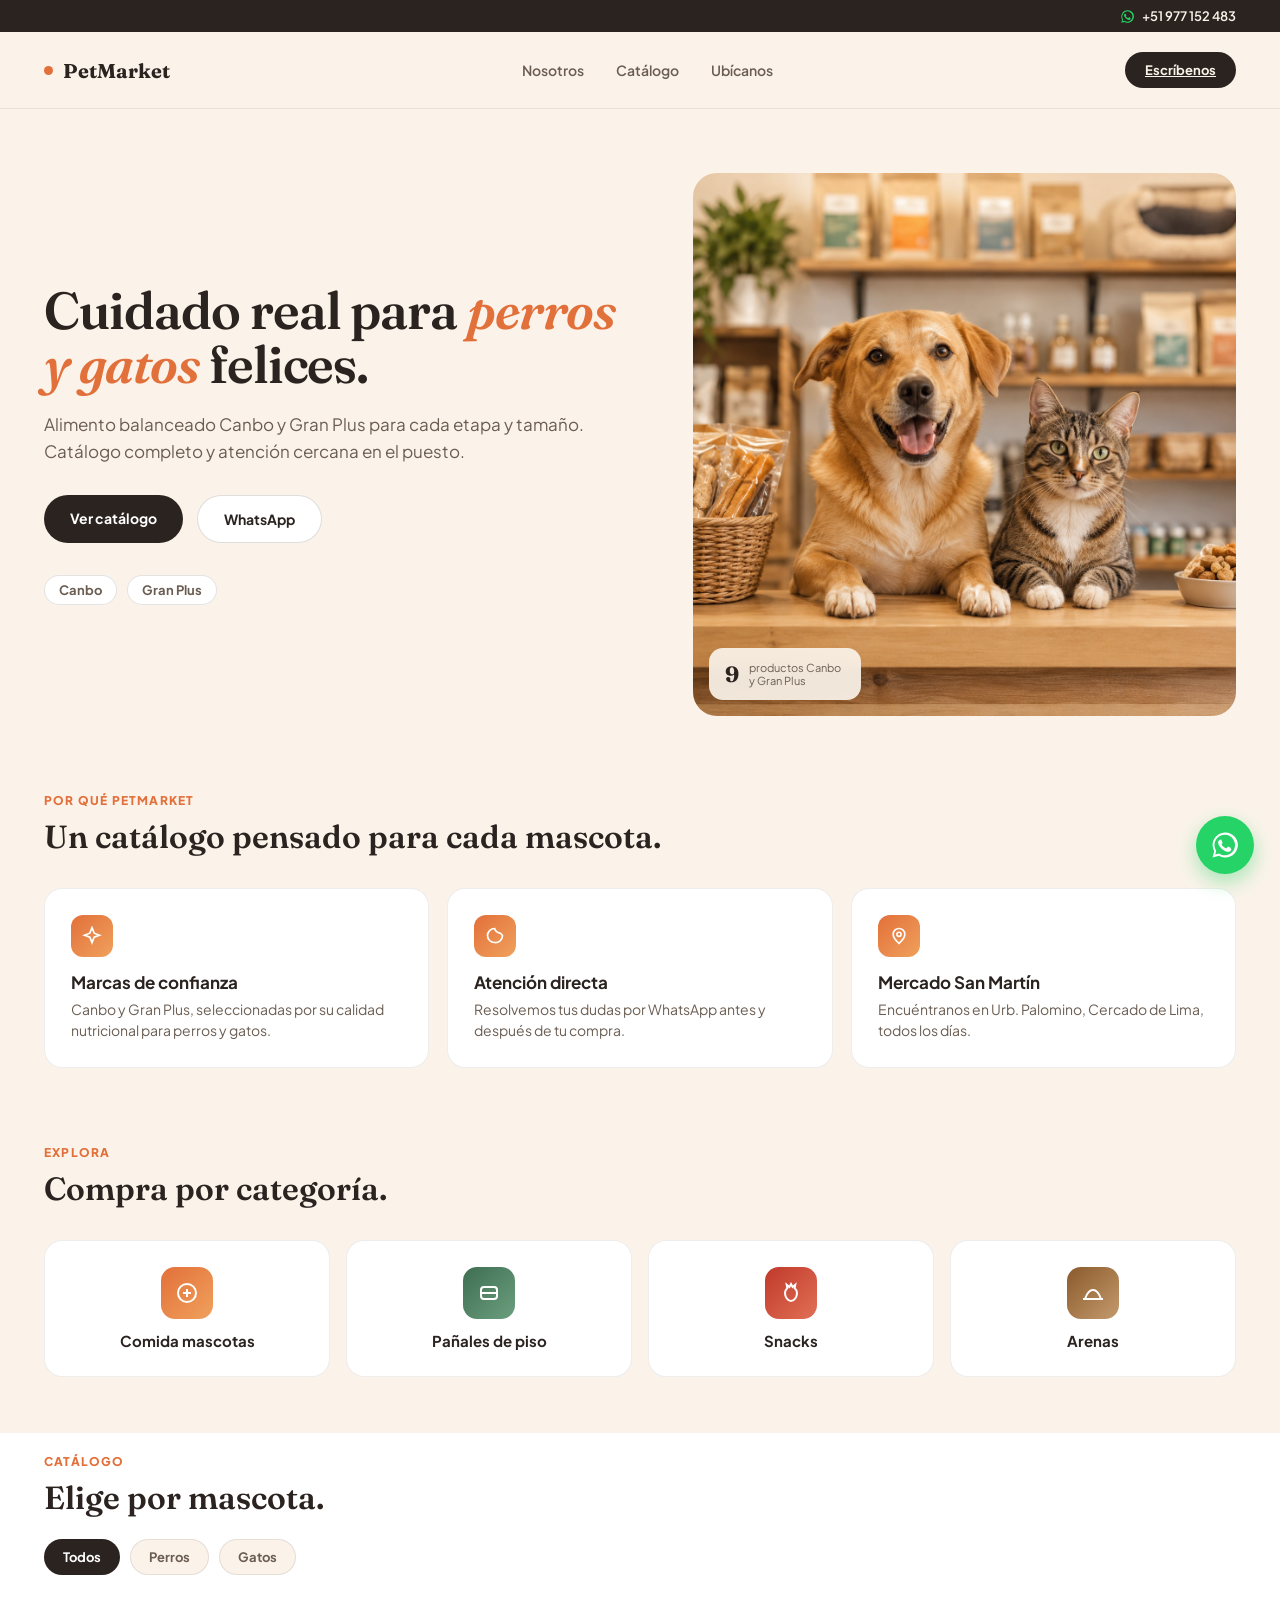
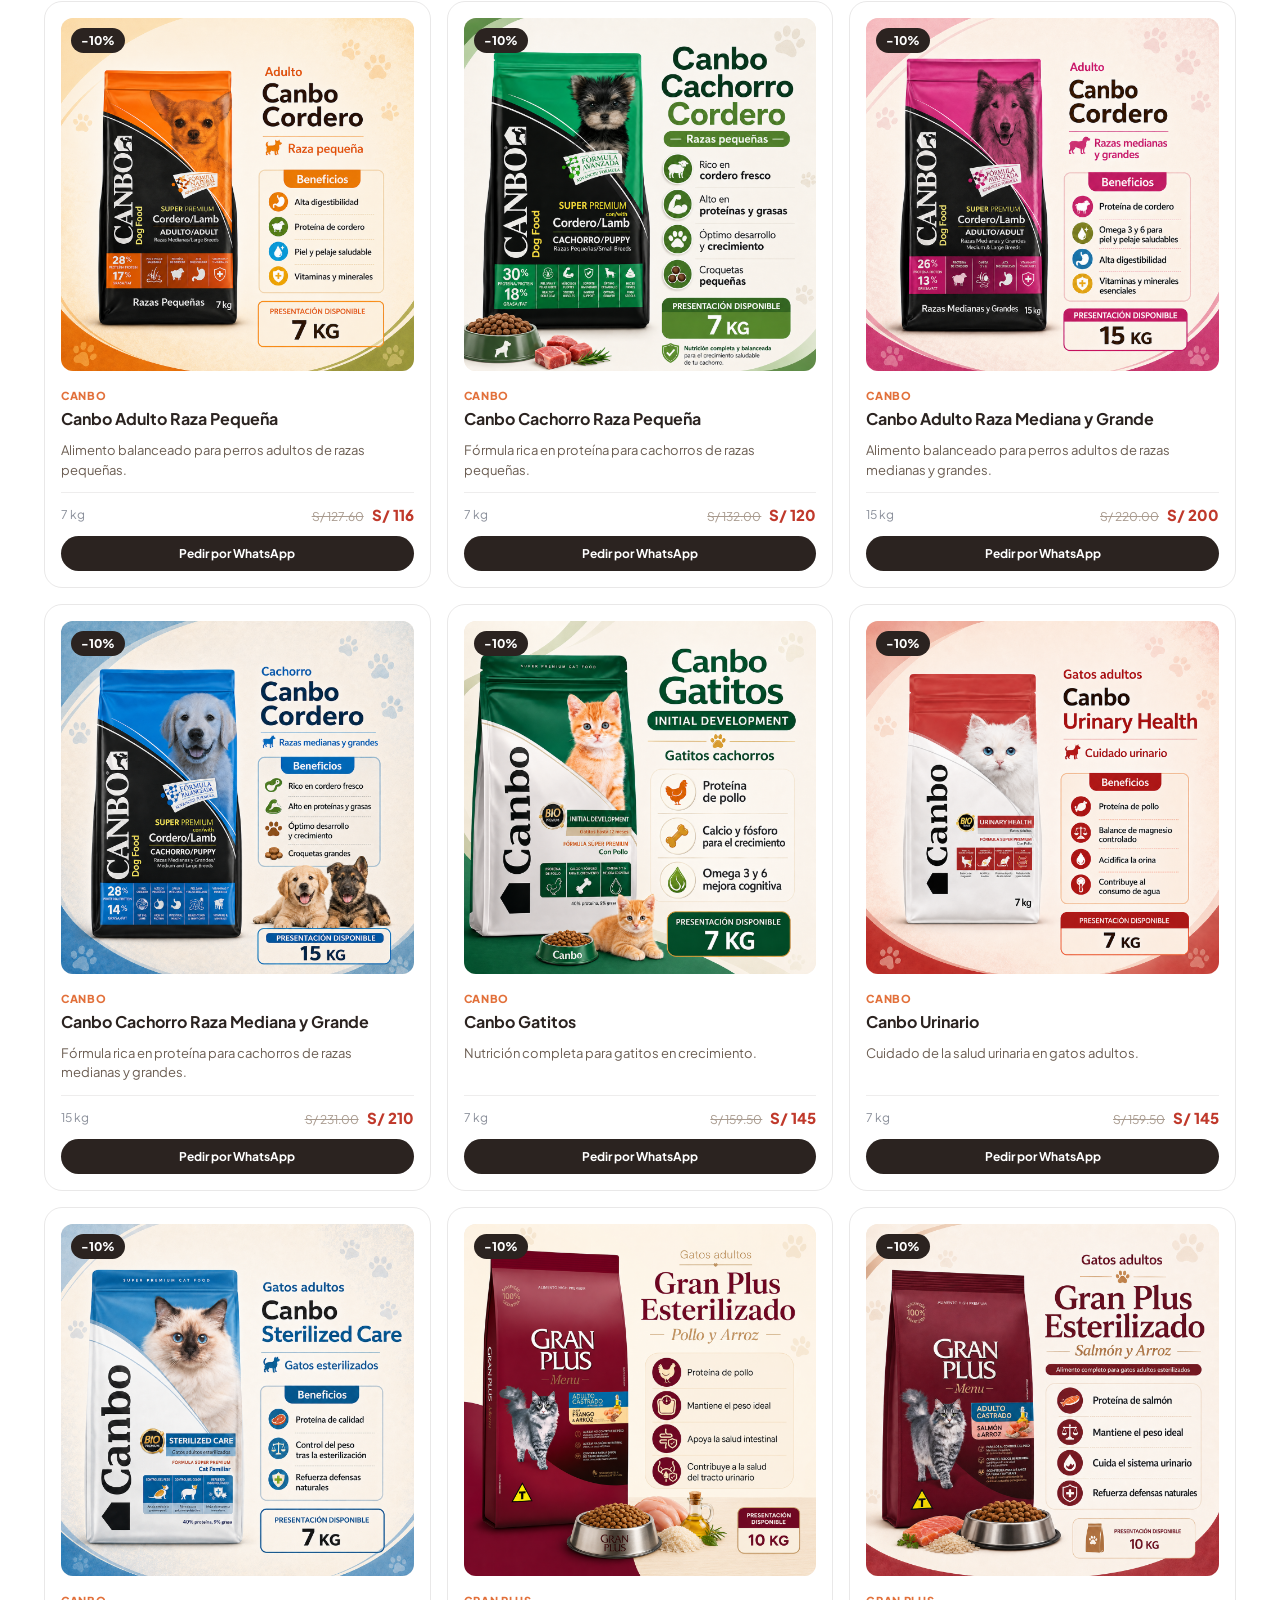
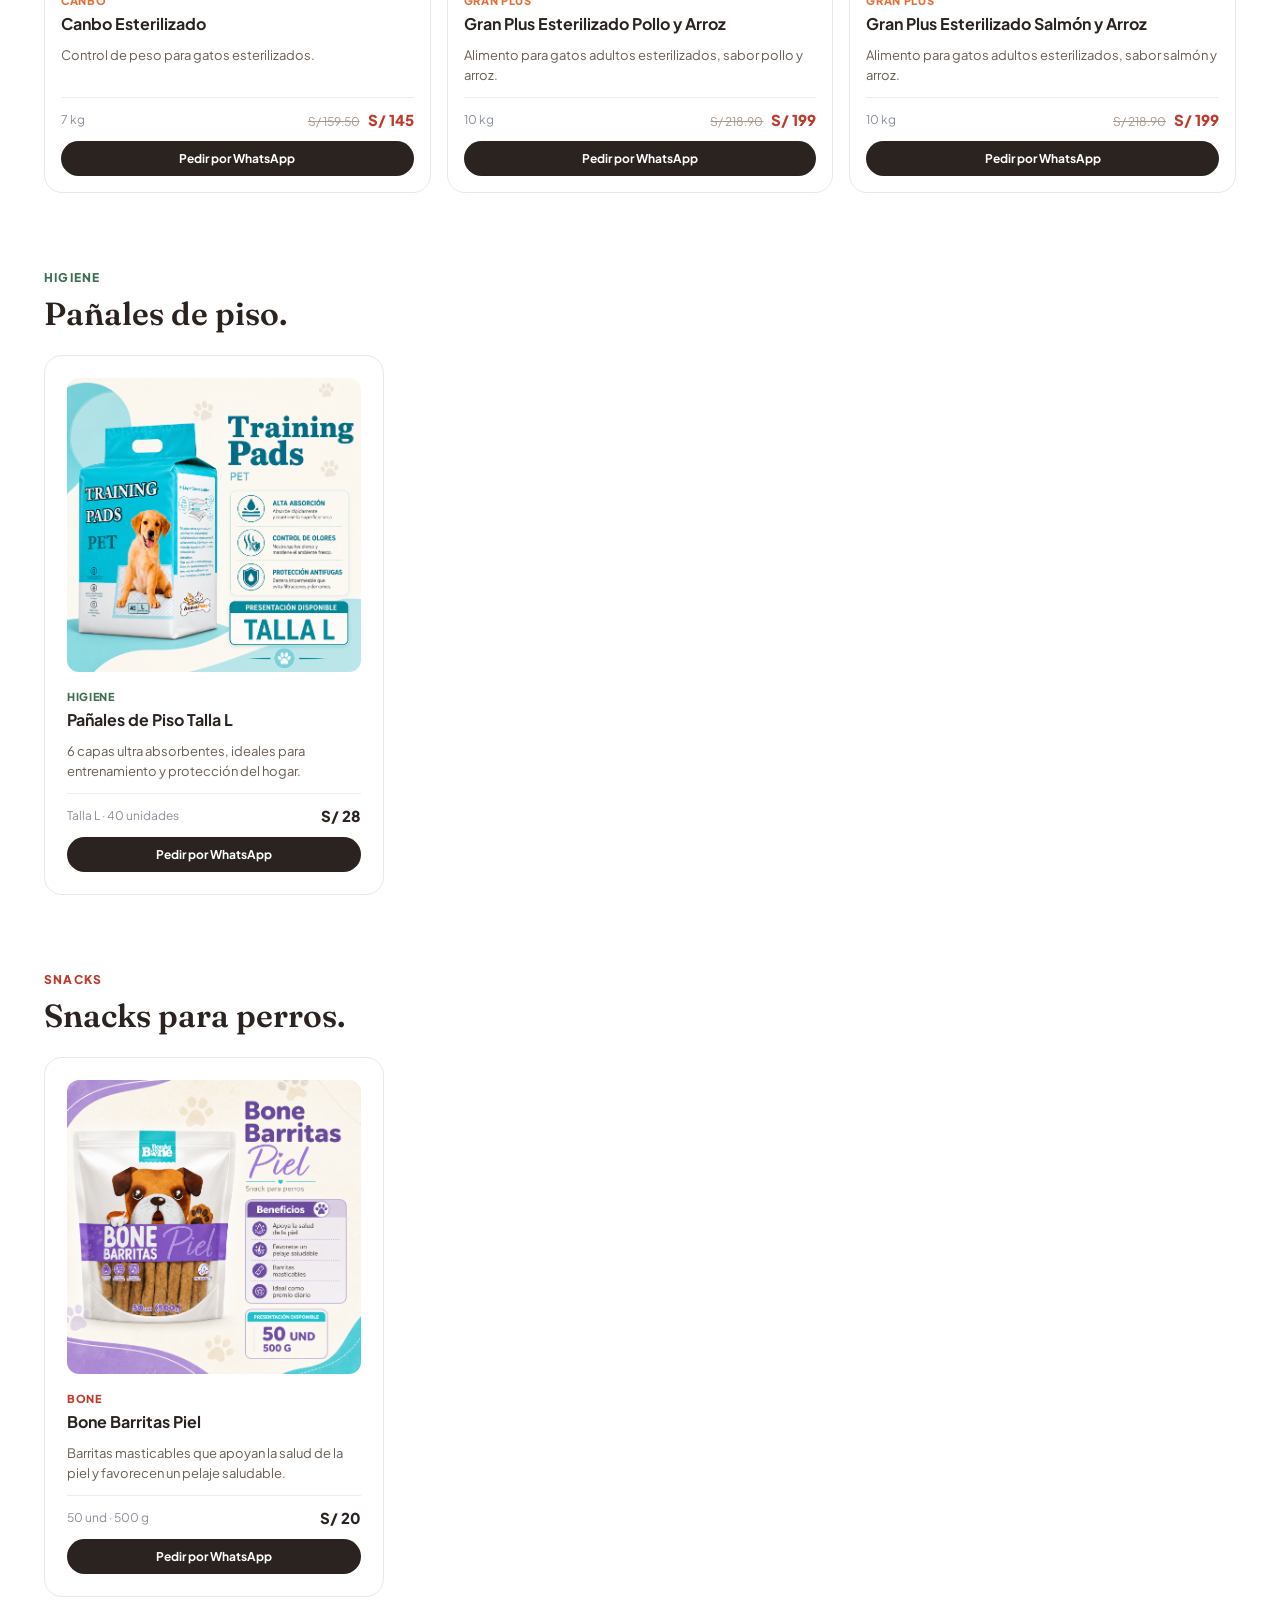
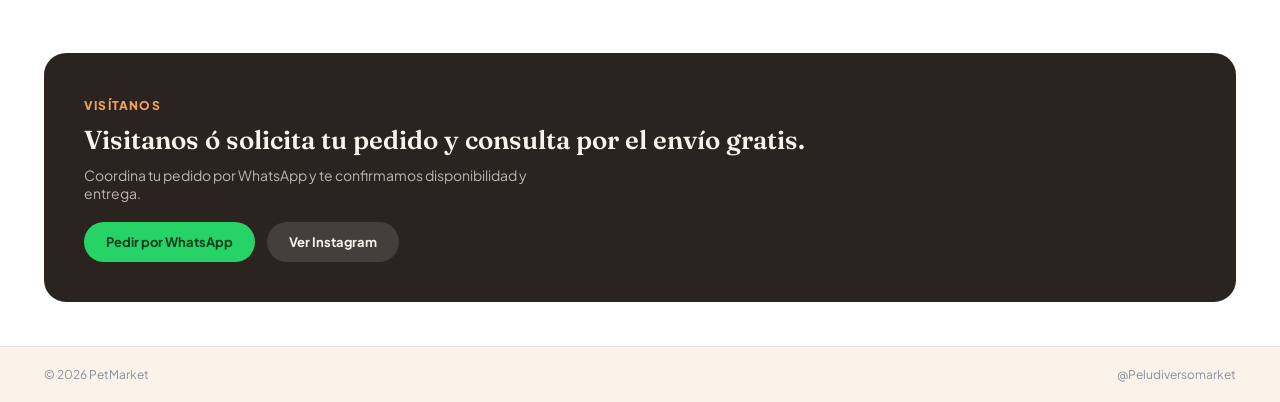
==== commit 96bb618e: "Add hero, pañales and snack product photos" ====
--- a/index.html
+++ b/index.html
@@ -58,7 +58,8 @@
         <span style="font-size:13px; font-weight:700; color:#6b5d52; background:#fff; border:1px solid rgba(43,35,32,.12); padding:6px 14px; border-radius:999px;">Gran Plus</span>
       </div>
     </div>
-    <div style="position:relative; aspect-ratio:1/1; border-radius:24px; overflow:hidden; background:linear-gradient(135deg,#E2703A,#3F6E52);">
+    <div style="position:relative; aspect-ratio:1/1; border-radius:24px; overflow:hidden;">
+      <img src="images/hero-perro-gato.png" alt="Perro y gato en el mostrador de PetMarket" style="position:absolute; inset:0; width:100%; height:100%; object-fit:cover;">
       <div style="position:absolute; bottom:16px; left:16px; background:rgba(251,243,234,.92); backdrop-filter:blur(8px); border-radius:14px; padding:12px 16px; display:flex; align-items:center; gap:10px;">
         <strong style="font-family:'Fraunces',serif; font-size:22px;">9</strong>
         <span style="font-size:11px; color:#6b5d52; max-width:12ch; line-height:1.2;">productos Canbo y Gran Plus</span>
@@ -329,7 +330,9 @@
       <span style="font-size:12px; font-weight:800; letter-spacing:.1em; text-transform:uppercase; color:#3F6E52;">Higiene</span>
       <h2 style="font-family:'Fraunces',serif; font-size:32px; font-weight:600; margin:8px 0 22px;">Pañales de piso.</h2>
       <div style="max-width:340px; border:1px solid rgba(43,35,32,.1); border-radius:18px; padding:22px; display:flex; flex-direction:column; gap:12px;">
-        <div style="width:100%; aspect-ratio:1/1; border-radius:12px; overflow:hidden; background:linear-gradient(135deg,#3F6E52,#6b9e7f);"></div>
+        <div style="width:100%; aspect-ratio:1/1; border-radius:12px; overflow:hidden; background:#f6ede1;">
+          <img src="images/panales-piso.png" alt="Pañales de Piso Talla L" style="width:100%; height:100%; object-fit:cover;">
+        </div>
         <div>
           <span style="font-size:11px; font-weight:800; letter-spacing:.06em; text-transform:uppercase; color:#3F6E52;">Higiene</span>
           <h3 style="font-size:16px; font-weight:700; margin:4px 0 0;">Pañales de Piso Talla L</h3>
@@ -350,7 +353,9 @@
       <span style="font-size:12px; font-weight:800; letter-spacing:.1em; text-transform:uppercase; color:#C0392B;">Snacks</span>
       <h2 style="font-family:'Fraunces',serif; font-size:32px; font-weight:600; margin:8px 0 22px;">Snacks para perros.</h2>
       <div style="max-width:340px; border:1px solid rgba(43,35,32,.1); border-radius:18px; padding:22px; display:flex; flex-direction:column; gap:12px;">
-        <div style="width:100%; aspect-ratio:1/1; border-radius:12px; overflow:hidden; background:linear-gradient(135deg,#C0392B,#e17055);"></div>
+        <div style="width:100%; aspect-ratio:1/1; border-radius:12px; overflow:hidden; background:#f6ede1;">
+          <img src="images/snack-bone-barritas.png" alt="Bone Barritas Piel" style="width:100%; height:100%; object-fit:cover;">
+        </div>
         <div>
           <span style="font-size:11px; font-weight:800; letter-spacing:.06em; text-transform:uppercase; color:#C0392B;">Bone</span>
           <h3 style="font-size:16px; font-weight:700; margin:4px 0 0;">Bone Barritas Piel</h3>
@@ -405,3 +410,5 @@
 </script>
 </body>
 </html>
+
+<!-- rebuild trigger -->
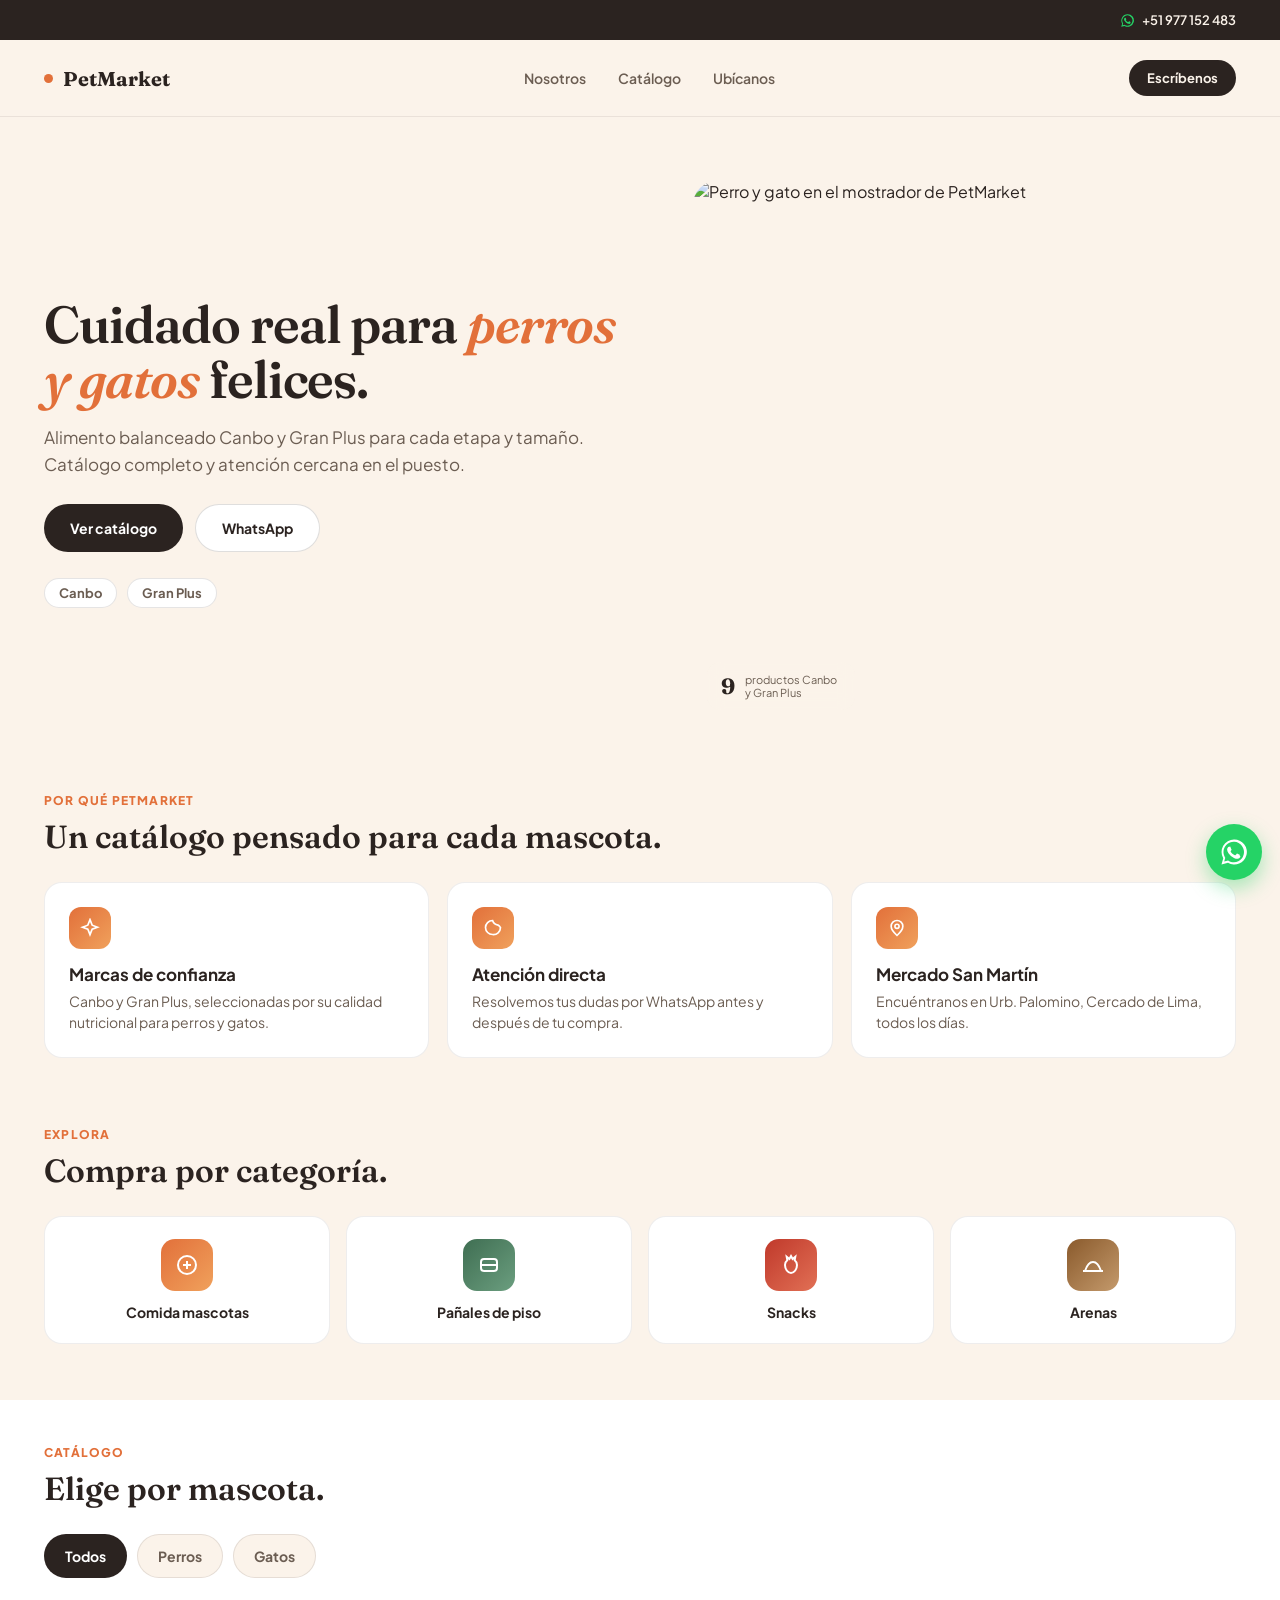
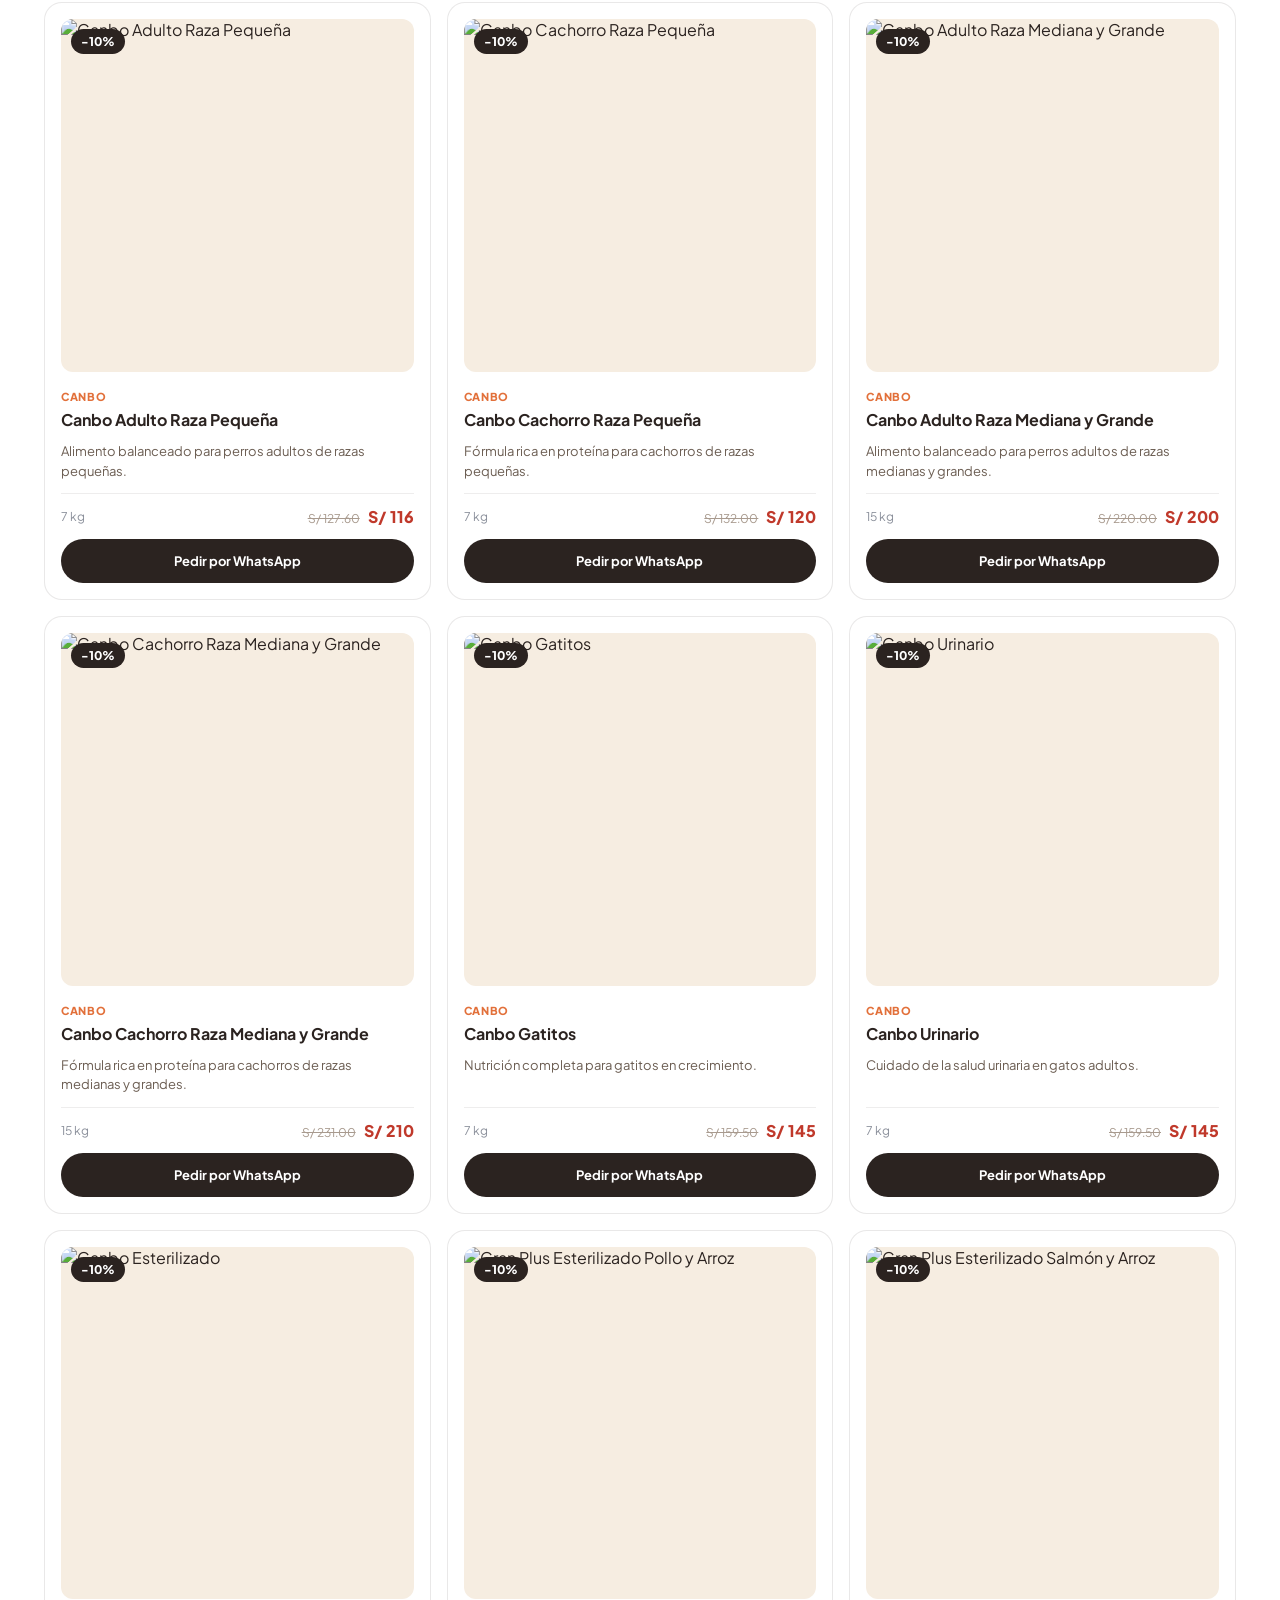
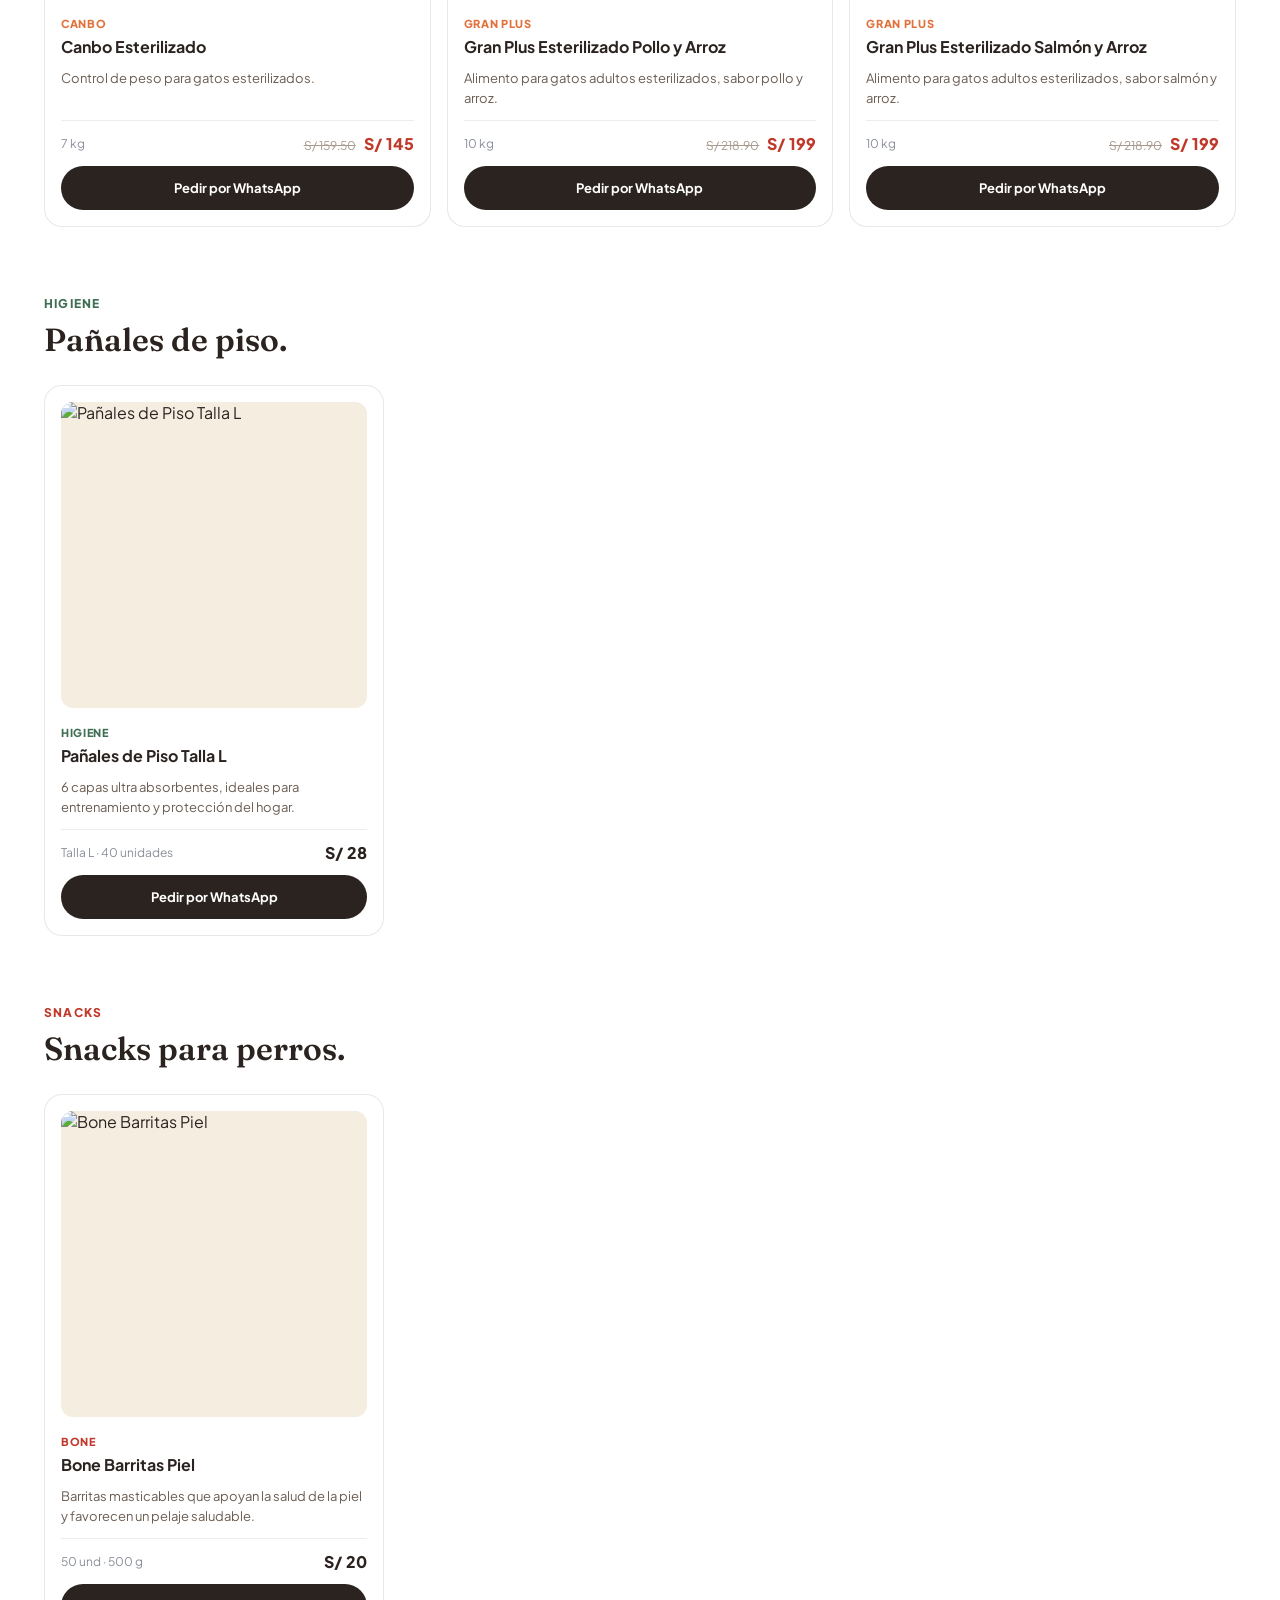
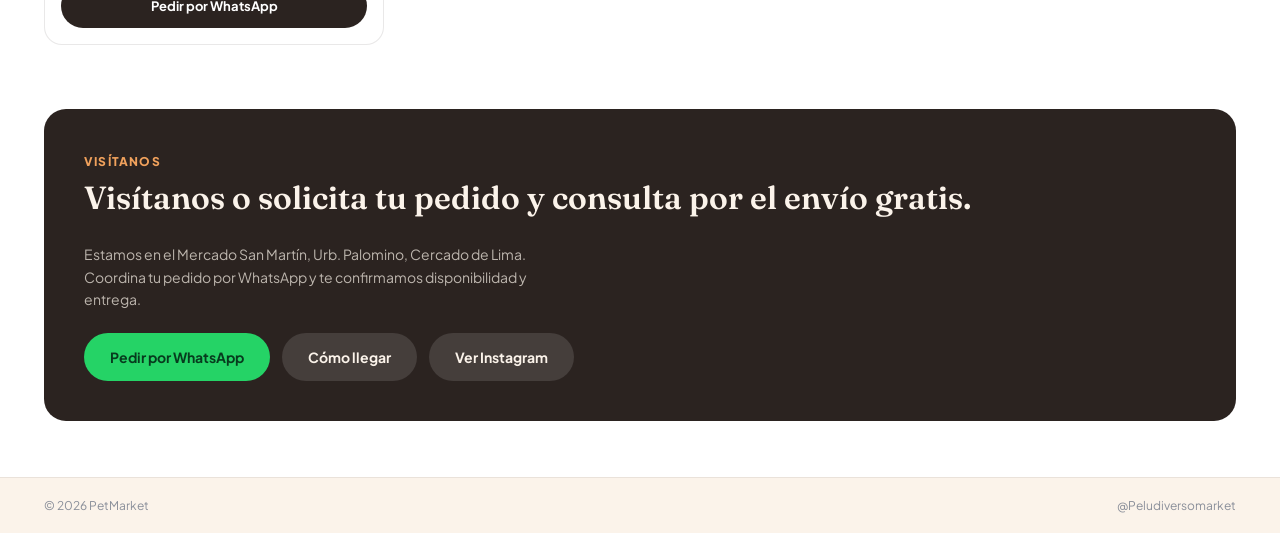
==== commit 50038fde: "Optimización móvil: responsive, menú hamburguesa, SEO y accesibilidad" ====
--- a/index.html
+++ b/index.html
@@ -4,411 +4,354 @@
 <meta charset="utf-8">
 <meta name="viewport" content="width=device-width, initial-scale=1">
 <title>PetMarket · Alimento y accesorios para perros y gatos en Lima</title>
-<meta name="description" content="PetMarket — Canbo y Gran Plus. Catálogo de alimento para perros y gatos en Mercado San Martín, Palomino, Lima.">
+<meta name="description" content="PetMarket — Alimento balanceado Canbo y Gran Plus para perros y gatos, pañales de piso y snacks. Pedidos por WhatsApp con envío. Mercado San Martín, Urb. Palomino, Cercado de Lima.">
+<link rel="canonical" href="https://aaroncn10.github.io/petmarketweb/">
+<meta name="theme-color" content="#2B2320">
+
+<!-- Open Graph / redes sociales -->
+<meta property="og:type" content="website">
+<meta property="og:title" content="PetMarket · Alimento para perros y gatos en Lima">
+<meta property="og:description" content="Canbo y Gran Plus con 10% de descuento. Pide por WhatsApp: +51 977 152 483.">
+<meta property="og:url" content="https://aaroncn10.github.io/petmarketweb/">
+<meta property="og:image" content="https://aaroncn10.github.io/petmarketweb/images/hero-perro-gato.png">
+<meta property="og:locale" content="es_PE">
+<meta name="twitter:card" content="summary_large_image">
+
 <link rel="preconnect" href="https://fonts.googleapis.com">
 <link rel="preconnect" href="https://fonts.gstatic.com" crossorigin="">
-<link rel="stylesheet" href="https://fonts.googleapis.com/css2?family=Fraunces:ital,opsz,wght@0,9..144,500;0,9..144,600;0,9..144,700;1,9..144,500&family=Plus+Jakarta+Sans:wght@400;500;600;700;800&family=Space+Grotesk:wght@500;600;700&display=swap">
-<style>
-  * { box-sizing: border-box; }
-  body { margin: 0; background: #FBF3EA; }
-  button { cursor: pointer; font-family: inherit; }
-  .cat-btn { transition: background .15s ease, color .15s ease; }
-  .cat-card { display: none; }
-  .cat-card.is-visible { display: flex; }
-</style>
+<link rel="stylesheet" href="https://fonts.googleapis.com/css2?family=Fraunces:ital,opsz,wght@0,9..144,500;0,9..144,600;0,9..144,700;1,9..144,500&family=Plus+Jakarta+Sans:wght@400;500;600;700;800&display=swap">
+<link rel="stylesheet" href="styles.css">
+
+<!-- Datos estructurados para Google -->
+<script type="application/ld+json">
+{
+  "@context": "https://schema.org",
+  "@type": "PetStore",
+  "name": "PetMarket",
+  "description": "Alimento balanceado Canbo y Gran Plus para perros y gatos, pañales de piso y snacks.",
+  "telephone": "+51977152483",
+  "url": "https://aaroncn10.github.io/petmarketweb/",
+  "image": "https://aaroncn10.github.io/petmarketweb/images/hero-perro-gato.png",
+  "address": {
+    "@type": "PostalAddress",
+    "streetAddress": "Mercado San Martín, Urb. Palomino",
+    "addressLocality": "Cercado de Lima",
+    "addressRegion": "Lima",
+    "addressCountry": "PE"
+  },
+  "sameAs": ["https://instagram.com/Peludiversomarket"]
+}
+</script>
 </head>
 <body>
-<div style="width:100%; background:#FBF3EA; font-family:'Plus Jakarta Sans',sans-serif; color:#2B2320;">
-
-  <!-- top bar -->
-  <div style="display:flex; justify-content:flex-end; align-items:center; gap:8px; padding:8px 44px; background:#2B2320; color:#FBF3EA; font-size:13px; font-weight:600;">
-    <a href="https://wa.me/51977152483?text=Hola%20PetMarket%2C%20quisiera%20m%C3%A1s%20informaci%C3%B3n%20sobre%20su%20cat%C3%A1logo%20%F0%9F%90%BE" target="_blank" rel="noopener" style="display:flex; align-items:center; gap:7px; color:#FBF3EA; text-decoration:none;">
-      <svg width="15" height="15" viewBox="0 0 24 24" fill="#25D366"><path d="M12 2a10 10 0 00-8.6 15L2 22l5.2-1.4A10 10 0 1012 2zm0 18.2c-1.6 0-3.1-.4-4.4-1.2l-.3-.2-3.1.8.8-3-.2-.3A8.2 8.2 0 1112 20.2zm4.5-6.1c-.2-.1-1.4-.7-1.7-.8s-.4-.1-.6.1-.7.8-.9 1-.3.2-.6.1a6.7 6.7 0 01-2-1.2 7.4 7.4 0 01-1.4-1.7c-.1-.2 0-.4.1-.5l.4-.5.2-.3v-.3c0-.1-.6-1.4-.8-1.9s-.4-.4-.6-.4h-.5a1 1 0 00-.7.3 2.9 2.9 0 00-.9 2.2 5 5 0 001.1 2.7 11.5 11.5 0 004.4 3.9c.6.3 1.1.4 1.5.5.6.2 1.2.2 1.6.1a2.7 2.7 0 001.8-1.3c.2-.4.2-.7.1-.8s-.2-.2-.4-.3z"></path></svg>
-      +51 977 152 483
-    </a>
+
+<!-- top bar -->
+<div class="topbar">
+  <a href="https://wa.me/51977152483?text=Hola%20PetMarket%2C%20quisiera%20m%C3%A1s%20informaci%C3%B3n%20sobre%20su%20cat%C3%A1logo%20%F0%9F%90%BE" target="_blank" rel="noopener">
+    <svg width="15" height="15" viewBox="0 0 24 24" fill="#25D366" aria-hidden="true"><path d="M12 2a10 10 0 00-8.6 15L2 22l5.2-1.4A10 10 0 1012 2zm0 18.2c-1.6 0-3.1-.4-4.4-1.2l-.3-.2-3.1.8.8-3-.2-.3A8.2 8.2 0 1112 20.2zm4.5-6.1c-.2-.1-1.4-.7-1.7-.8s-.4-.1-.6.1-.7.8-.9 1-.3.2-.6.1a6.7 6.7 0 01-2-1.2 7.4 7.4 0 01-1.4-1.7c-.1-.2 0-.4.1-.5l.4-.5.2-.3v-.3c0-.1-.6-1.4-.8-1.9s-.4-.4-.6-.4h-.5a1 1 0 00-.7.3 2.9 2.9 0 00-.9 2.2 5 5 0 001.1 2.7 11.5 11.5 0 004.4 3.9c.6.3 1.1.4 1.5.5.6.2 1.2.2 1.6.1a2.7 2.7 0 001.8-1.3c.2-.4.2-.7.1-.8s-.2-.2-.4-.3z"></path></svg>
+    +51 977 152 483
+  </a>
+</div>
+
+<!-- nav -->
+<header class="nav">
+  <a class="nav__logo" href="#"><span class="dot"></span>PetMarket</a>
+  <nav class="nav__links" aria-label="Navegación principal">
+    <a href="#nosotros">Nosotros</a>
+    <a href="#catalogo">Catálogo</a>
+    <a href="#ubicanos">Ubícanos</a>
+  </nav>
+  <div style="display:flex; align-items:center; gap:10px;">
+    <a class="nav__cta" href="https://wa.me/51977152483?text=Hola%20PetMarket%2C%20quisiera%20m%C3%A1s%20informaci%C3%B3n%20sobre%20su%20cat%C3%A1logo%20%F0%9F%90%BE" target="_blank" rel="noopener">Escríbenos</a>
+    <button class="nav__toggle" id="menu-toggle" aria-label="Abrir menú" aria-expanded="false" aria-controls="mobile-menu">
+      <svg width="22" height="22" viewBox="0 0 24 24" fill="none" stroke="currentColor" stroke-width="2" stroke-linecap="round" aria-hidden="true"><path d="M4 7h16M4 12h16M4 17h16"></path></svg>
+    </button>
   </div>
-
-  <!-- nav -->
-  <div style="position:sticky; top:0; z-index:20; display:flex; align-items:center; justify-content:space-between; padding:20px 44px; background:rgba(251,243,234,.85); backdrop-filter:blur(12px); border-bottom:1px solid rgba(43,35,32,.08);">
-    <div style="display:flex; align-items:center; gap:10px; font-family:'Fraunces',serif; font-weight:700; font-size:20px;">
-      <span style="width:9px;height:9px;border-radius:50%;background:#E2703A;"></span>PetMarket
-    </div>
-    <div style="display:flex; gap:32px; font-size:14px; font-weight:600; color:#6b5d52;">
-      <span>Nosotros</span><span>Catálogo</span><span>Ubícanos</span>
-    </div>
-    <a href="https://wa.me/51977152483?text=Hola%20PetMarket%2C%20quisiera%20m%C3%A1s%20informaci%C3%B3n%20sobre%20su%20cat%C3%A1logo%20%F0%9F%90%BE" target="_blank" rel="noopener" style="background:#2B2320; color:#FBF3EA; font-weight:700; font-size:13px; padding:10px 20px; border-radius:999px;">Escríbenos</a>
-  </div>
-
-  <!-- floating whatsapp button -->
-  <a href="https://wa.me/51977152483?text=Hola%20PetMarket%2C%20quisiera%20m%C3%A1s%20informaci%C3%B3n%20sobre%20su%20cat%C3%A1logo%20%F0%9F%90%BE" target="_blank" rel="noopener" style="position:fixed; bottom:26px; right:26px; z-index:30; width:58px; height:58px; border-radius:50%; background:#25D366; display:flex; align-items:center; justify-content:center; box-shadow:0 8px 20px rgba(37,211,102,.4); text-decoration:none;">
-    <svg width="30" height="30" viewBox="0 0 24 24" fill="#fff"><path d="M12 2a10 10 0 00-8.6 15L2 22l5.2-1.4A10 10 0 1012 2zm0 18.2c-1.6 0-3.1-.4-4.4-1.2l-.3-.2-3.1.8.8-3-.2-.3A8.2 8.2 0 1112 20.2zm4.5-6.1c-.2-.1-1.4-.7-1.7-.8s-.4-.1-.6.1-.7.8-.9 1-.3.2-.6.1a6.7 6.7 0 01-2-1.2 7.4 7.4 0 01-1.4-1.7c-.1-.2 0-.4.1-.5l.4-.5.2-.3v-.3c0-.1-.6-1.4-.8-1.9s-.4-.4-.6-.4h-.5a1 1 0 00-.7.3 2.9 2.9 0 00-.9 2.2 5 5 0 001.1 2.7 11.5 11.5 0 004.4 3.9c.6.3 1.1.4 1.5.5.6.2 1.2.2 1.6.1a2.7 2.7 0 001.8-1.3c.2-.4.2-.7.1-.8s-.2-.2-.4-.3z"></path></svg>
-  </a>
+  <nav class="nav__menu" id="mobile-menu" aria-label="Menú móvil">
+    <a href="#nosotros">Nosotros</a>
+    <a href="#catalogo">Catálogo</a>
+    <a href="#panales">Pañales de piso</a>
+    <a href="#snacks">Snacks</a>
+    <a href="#ubicanos">Ubícanos</a>
+  </nav>
+</header>
+
+<!-- botón flotante de WhatsApp -->
+<a class="wa-float" href="https://wa.me/51977152483?text=Hola%20PetMarket%2C%20quisiera%20m%C3%A1s%20informaci%C3%B3n%20sobre%20su%20cat%C3%A1logo%20%F0%9F%90%BE" target="_blank" rel="noopener" aria-label="Escríbenos por WhatsApp">
+  <svg width="30" height="30" viewBox="0 0 24 24" fill="#fff" aria-hidden="true"><path d="M12 2a10 10 0 00-8.6 15L2 22l5.2-1.4A10 10 0 1012 2zm0 18.2c-1.6 0-3.1-.4-4.4-1.2l-.3-.2-3.1.8.8-3-.2-.3A8.2 8.2 0 1112 20.2zm4.5-6.1c-.2-.1-1.4-.7-1.7-.8s-.4-.1-.6.1-.7.8-.9 1-.3.2-.6.1a6.7 6.7 0 01-2-1.2 7.4 7.4 0 01-1.4-1.7c-.1-.2 0-.4.1-.5l.4-.5.2-.3v-.3c0-.1-.6-1.4-.8-1.9s-.4-.4-.6-.4h-.5a1 1 0 00-.7.3 2.9 2.9 0 00-.9 2.2 5 5 0 001.1 2.7 11.5 11.5 0 004.4 3.9c.6.3 1.1.4 1.5.5.6.2 1.2.2 1.6.1a2.7 2.7 0 001.8-1.3c.2-.4.2-.7.1-.8s-.2-.2-.4-.3z"></path></svg>
+</a>
+
+<main>
 
   <!-- hero -->
-  <div style="display:grid; grid-template-columns:1.05fr .95fr; gap:48px; padding:64px 44px 56px; align-items:center; max-width:1280px; margin:0 auto;">
+  <section class="hero container">
     <div>
-      <h1 style="font-family:'Fraunces',serif; font-size:52px; font-weight:600; line-height:1.02; letter-spacing:-.02em; margin:0;">Cuidado real para <em style="color:#E2703A; font-style:italic;">perros y gatos</em> felices.</h1>
-      <p style="margin:20px 0 0; font-size:17px; color:#6b5d52; max-width:46ch; line-height:1.6;">Alimento balanceado Canbo y Gran Plus para cada etapa y tamaño. Catálogo completo y atención cercana en el puesto.</p>
-      <div style="display:flex; gap:14px; margin-top:30px;">
-        <a href="#catalogo" style="background:#2B2320; color:#fff; font-weight:700; font-size:14px; padding:14px 26px; border-radius:999px; text-decoration:none;">Ver catálogo</a>
-        <a href="https://wa.me/51977152483?text=Hola%20PetMarket%2C%20quisiera%20m%C3%A1s%20informaci%C3%B3n%20sobre%20su%20cat%C3%A1logo%20%F0%9F%90%BE" target="_blank" rel="noopener" style="background:#fff; border:1px solid rgba(43,35,32,.15); color:#2B2320; font-weight:700; font-size:14px; padding:14px 26px; border-radius:999px; text-decoration:none;">WhatsApp</a>
-      </div>
-      <div style="display:flex; gap:10px; margin-top:32px; flex-wrap:wrap;">
-        <span style="font-size:13px; font-weight:700; color:#6b5d52; background:#fff; border:1px solid rgba(43,35,32,.12); padding:6px 14px; border-radius:999px;">Canbo</span>
-        <span style="font-size:13px; font-weight:700; color:#6b5d52; background:#fff; border:1px solid rgba(43,35,32,.12); padding:6px 14px; border-radius:999px;">Gran Plus</span>
-      </div>
-    </div>
-    <div style="position:relative; aspect-ratio:1/1; border-radius:24px; overflow:hidden;">
-      <img src="images/hero-perro-gato.png" alt="Perro y gato en el mostrador de PetMarket" style="position:absolute; inset:0; width:100%; height:100%; object-fit:cover;">
-      <div style="position:absolute; bottom:16px; left:16px; background:rgba(251,243,234,.92); backdrop-filter:blur(8px); border-radius:14px; padding:12px 16px; display:flex; align-items:center; gap:10px;">
-        <strong style="font-family:'Fraunces',serif; font-size:22px;">9</strong>
-        <span style="font-size:11px; color:#6b5d52; max-width:12ch; line-height:1.2;">productos Canbo y Gran Plus</span>
-      </div>
-    </div>
-  </div>
+      <h1>Cuidado real para <em>perros y gatos</em> felices.</h1>
+      <p class="hero__sub">Alimento balanceado Canbo y Gran Plus para cada etapa y tamaño. Catálogo completo y atención cercana en el puesto.</p>
+      <div class="hero__actions">
+        <a class="btn btn--dark" href="#catalogo">Ver catálogo</a>
+        <a class="btn btn--light" href="https://wa.me/51977152483?text=Hola%20PetMarket%2C%20quisiera%20m%C3%A1s%20informaci%C3%B3n%20sobre%20su%20cat%C3%A1logo%20%F0%9F%90%BE" target="_blank" rel="noopener">WhatsApp</a>
+      </div>
+      <div class="hero__badges">
+        <span class="badge">Canbo</span>
+        <span class="badge">Gran Plus</span>
+      </div>
+    </div>
+    <div class="hero__media">
+      <img src="images/hero-perro-gato.webp" alt="Perro y gato en el mostrador de PetMarket" width="1000" height="1000" fetchpriority="high">
+      <div class="hero__stat"><strong>9</strong><span>productos Canbo y Gran Plus</span></div>
+    </div>
+  </section>
 
   <!-- features -->
-  <div style="padding:16px 44px 56px; max-width:1280px; margin:0 auto;">
-    <span style="font-size:12px; font-weight:800; letter-spacing:.1em; text-transform:uppercase; color:#E2703A;">Por qué PetMarket</span>
-    <h2 style="font-family:'Fraunces',serif; font-size:32px; font-weight:600; margin:8px 0 32px;">Un catálogo pensado para cada mascota.</h2>
-    <div style="display:grid; grid-template-columns:repeat(3,1fr); gap:18px;">
-      <div style="background:#fff; border:1px solid rgba(43,35,32,.08); border-radius:18px; padding:26px;">
-        <div style="width:42px; height:42px; border-radius:12px; background:linear-gradient(135deg,#E2703A,#f0a15c); display:flex; align-items:center; justify-content:center; margin-bottom:14px;">
-          <svg width="20" height="20" viewBox="0 0 24 24" fill="none" stroke="#fff" stroke-width="2"><path d="M12 2l2.6 6.6L21 11l-6.4 2.4L12 20l-2.6-6.6L3 11l6.4-2.4z"></path></svg>
+  <section id="nosotros" class="section container">
+    <span class="eyebrow">Por qué PetMarket</span>
+    <h2>Un catálogo pensado para cada mascota.</h2>
+    <div class="features">
+      <div class="feature">
+        <div class="feature__icon"><svg width="20" height="20" viewBox="0 0 24 24" fill="none" stroke="#fff" stroke-width="2" aria-hidden="true"><path d="M12 2l2.6 6.6L21 11l-6.4 2.4L12 20l-2.6-6.6L3 11l6.4-2.4z"></path></svg></div>
+        <h3>Marcas de confianza</h3>
+        <p>Canbo y Gran Plus, seleccionadas por su calidad nutricional para perros y gatos.</p>
+      </div>
+      <div class="feature">
+        <div class="feature__icon"><svg width="20" height="20" viewBox="0 0 24 24" fill="none" stroke="#fff" stroke-width="2" aria-hidden="true"><path d="M21 11.5a8.4 8.4 0 01-9.5 8.3A8.4 8.4 0 013 11.5 8.5 8.5 0 0111.5 3c.9 3 3 5 6.5 5.5a8.4 8.4 0 013 3z"></path></svg></div>
+        <h3>Atención directa</h3>
+        <p>Resolvemos tus dudas por WhatsApp antes y después de tu compra.</p>
+      </div>
+      <div class="feature">
+        <div class="feature__icon"><svg width="20" height="20" viewBox="0 0 24 24" fill="none" stroke="#fff" stroke-width="2" aria-hidden="true"><path d="M12 21s-7-6.2-7-11a7 7 0 1114 0c0 4.8-7 11-7 11z"></path><circle cx="12" cy="10" r="2.5"></circle></svg></div>
+        <h3>Mercado San Martín</h3>
+        <p>Encuéntranos en Urb. Palomino, Cercado de Lima, todos los días.</p>
+      </div>
+    </div>
+  </section>
+
+  <!-- categorías -->
+  <section class="section container">
+    <span class="eyebrow">Explora</span>
+    <h2>Compra por categoría.</h2>
+    <div class="categories">
+      <a class="category" href="#catalogo">
+        <div class="category__icon grad-orange"><svg width="24" height="24" viewBox="0 0 24 24" fill="none" stroke="#fff" stroke-width="2" aria-hidden="true"><circle cx="12" cy="12" r="9"></circle><path d="M8 12h8M12 8v8"></path></svg></div>
+        <span>Comida mascotas</span>
+      </a>
+      <a class="category" href="#panales">
+        <div class="category__icon grad-green"><svg width="24" height="24" viewBox="0 0 24 24" fill="none" stroke="#fff" stroke-width="2" aria-hidden="true"><rect x="4" y="6" width="16" height="12" rx="3"></rect><path d="M4 12h16"></path></svg></div>
+        <span>Pañales de piso</span>
+      </a>
+      <a class="category" href="#snacks">
+        <div class="category__icon grad-red"><svg width="24" height="24" viewBox="0 0 24 24" fill="none" stroke="#fff" stroke-width="2" aria-hidden="true"><path d="M12 3l1.6 3 2.7-2.2-.6 3.4A6 6 0 0118 12c0 4-2.7 8-6 8s-6-4-6-8a6 6 0 012.3-4.8l-.6-3.4L10.4 6z"></path></svg></div>
+        <span>Snacks</span>
+      </a>
+      <a class="category" href="#catalogo">
+        <div class="category__icon grad-brown"><svg width="24" height="24" viewBox="0 0 24 24" fill="none" stroke="#fff" stroke-width="2" aria-hidden="true"><path d="M4 18c2-6 4-9 8-9s6 3 8 9"></path><path d="M2 18h20"></path></svg></div>
+        <span>Arenas</span>
+      </a>
+    </div>
+  </section>
+
+  <!-- catálogo -->
+  <section id="catalogo" class="section section--white">
+    <div class="container" style="padding-top:32px;">
+      <span class="eyebrow">Catálogo</span>
+      <h2>Elige por mascota.</h2>
+      <div class="filters" role="group" aria-label="Filtrar catálogo">
+        <button class="cat-btn is-active" data-filter="all">Todos</button>
+        <button class="cat-btn" data-filter="perros">Perros</button>
+        <button class="cat-btn" data-filter="gatos">Gatos</button>
+      </div>
+      <div class="grid-products" id="catalog-grid">
+
+        <article class="cat-card product is-visible" data-category="perros">
+          <div class="product__media">
+            <img src="images/canbo-adulto-pequena.webp" alt="Canbo Adulto Raza Pequeña" width="800" height="800" loading="lazy">
+            <span class="product__off">-10%</span>
+          </div>
+          <div><span class="product__brand">Canbo</span><h3>Canbo Adulto Raza Pequeña</h3></div>
+          <p class="product__desc">Alimento balanceado para perros adultos de razas pequeñas.</p>
+          <div class="product__meta"><span>7 kg</span><span class="price"><span class="price__old">S/ 127.60</span><span class="price__now">S/ 116</span></span></div>
+          <a class="btn btn--dark" href="https://wa.me/51977152483?text=Hola%20PetMarket%2C%20quisiera%20pedir%3A%20Canbo%20Adulto%20Raza%20Peque%C3%B1a" target="_blank" rel="noopener">Pedir por WhatsApp</a>
+        </article>
+
+        <article class="cat-card product is-visible" data-category="perros">
+          <div class="product__media">
+            <img src="images/canbo-cachorro-pequena.webp" alt="Canbo Cachorro Raza Pequeña" width="800" height="800" loading="lazy">
+            <span class="product__off">-10%</span>
+          </div>
+          <div><span class="product__brand">Canbo</span><h3>Canbo Cachorro Raza Pequeña</h3></div>
+          <p class="product__desc">Fórmula rica en proteína para cachorros de razas pequeñas.</p>
+          <div class="product__meta"><span>7 kg</span><span class="price"><span class="price__old">S/ 132.00</span><span class="price__now">S/ 120</span></span></div>
+          <a class="btn btn--dark" href="https://wa.me/51977152483?text=Hola%20PetMarket%2C%20quisiera%20pedir%3A%20Canbo%20Cachorro%20Raza%20Peque%C3%B1a" target="_blank" rel="noopener">Pedir por WhatsApp</a>
+        </article>
+
+        <article class="cat-card product is-visible" data-category="perros">
+          <div class="product__media">
+            <img src="images/canbo-adulto-mediana-grande.webp" alt="Canbo Adulto Raza Mediana y Grande" width="800" height="800" loading="lazy">
+            <span class="product__off">-10%</span>
+          </div>
+          <div><span class="product__brand">Canbo</span><h3>Canbo Adulto Raza Mediana y Grande</h3></div>
+          <p class="product__desc">Alimento balanceado para perros adultos de razas medianas y grandes.</p>
+          <div class="product__meta"><span>15 kg</span><span class="price"><span class="price__old">S/ 220.00</span><span class="price__now">S/ 200</span></span></div>
+          <a class="btn btn--dark" href="https://wa.me/51977152483?text=Hola%20PetMarket%2C%20quisiera%20pedir%3A%20Canbo%20Adulto%20Raza%20Mediana%20y%20Grande" target="_blank" rel="noopener">Pedir por WhatsApp</a>
+        </article>
+
+        <article class="cat-card product is-visible" data-category="perros">
+          <div class="product__media">
+            <img src="images/canbo-cachorro-mediana-grande.webp" alt="Canbo Cachorro Raza Mediana y Grande" width="800" height="800" loading="lazy">
+            <span class="product__off">-10%</span>
+          </div>
+          <div><span class="product__brand">Canbo</span><h3>Canbo Cachorro Raza Mediana y Grande</h3></div>
+          <p class="product__desc">Fórmula rica en proteína para cachorros de razas medianas y grandes.</p>
+          <div class="product__meta"><span>15 kg</span><span class="price"><span class="price__old">S/ 231.00</span><span class="price__now">S/ 210</span></span></div>
+          <a class="btn btn--dark" href="https://wa.me/51977152483?text=Hola%20PetMarket%2C%20quisiera%20pedir%3A%20Canbo%20Cachorro%20Raza%20Mediana%20y%20Grande" target="_blank" rel="noopener">Pedir por WhatsApp</a>
+        </article>
+
+        <article class="cat-card product is-visible" data-category="gatos">
+          <div class="product__media">
+            <img src="images/canbo-gatitos.webp" alt="Canbo Gatitos" width="800" height="800" loading="lazy">
+            <span class="product__off">-10%</span>
+          </div>
+          <div><span class="product__brand">Canbo</span><h3>Canbo Gatitos</h3></div>
+          <p class="product__desc">Nutrición completa para gatitos en crecimiento.</p>
+          <div class="product__meta"><span>7 kg</span><span class="price"><span class="price__old">S/ 159.50</span><span class="price__now">S/ 145</span></span></div>
+          <a class="btn btn--dark" href="https://wa.me/51977152483?text=Hola%20PetMarket%2C%20quisiera%20pedir%3A%20Canbo%20Gatitos" target="_blank" rel="noopener">Pedir por WhatsApp</a>
+        </article>
+
+        <article class="cat-card product is-visible" data-category="gatos">
+          <div class="product__media">
+            <img src="images/canbo-urinario.webp" alt="Canbo Urinario" width="800" height="800" loading="lazy">
+            <span class="product__off">-10%</span>
+          </div>
+          <div><span class="product__brand">Canbo</span><h3>Canbo Urinario</h3></div>
+          <p class="product__desc">Cuidado de la salud urinaria en gatos adultos.</p>
+          <div class="product__meta"><span>7 kg</span><span class="price"><span class="price__old">S/ 159.50</span><span class="price__now">S/ 145</span></span></div>
+          <a class="btn btn--dark" href="https://wa.me/51977152483?text=Hola%20PetMarket%2C%20quisiera%20pedir%3A%20Canbo%20Urinario" target="_blank" rel="noopener">Pedir por WhatsApp</a>
+        </article>
+
+        <article class="cat-card product is-visible" data-category="gatos">
+          <div class="product__media">
+            <img src="images/canbo-esterilizado.webp" alt="Canbo Esterilizado" width="800" height="800" loading="lazy">
+            <span class="product__off">-10%</span>
+          </div>
+          <div><span class="product__brand">Canbo</span><h3>Canbo Esterilizado</h3></div>
+          <p class="product__desc">Control de peso para gatos esterilizados.</p>
+          <div class="product__meta"><span>7 kg</span><span class="price"><span class="price__old">S/ 159.50</span><span class="price__now">S/ 145</span></span></div>
+          <a class="btn btn--dark" href="https://wa.me/51977152483?text=Hola%20PetMarket%2C%20quisiera%20pedir%3A%20Canbo%20Esterilizado" target="_blank" rel="noopener">Pedir por WhatsApp</a>
+        </article>
+
+        <article class="cat-card product is-visible" data-category="gatos">
+          <div class="product__media">
+            <img src="images/granplus-esterilizado-pollo.webp" alt="Gran Plus Esterilizado Pollo y Arroz" width="800" height="800" loading="lazy">
+            <span class="product__off">-10%</span>
+          </div>
+          <div><span class="product__brand">Gran Plus</span><h3>Gran Plus Esterilizado Pollo y Arroz</h3></div>
+          <p class="product__desc">Alimento para gatos adultos esterilizados, sabor pollo y arroz.</p>
+          <div class="product__meta"><span>10 kg</span><span class="price"><span class="price__old">S/ 218.90</span><span class="price__now">S/ 199</span></span></div>
+          <a class="btn btn--dark" href="https://wa.me/51977152483?text=Hola%20PetMarket%2C%20quisiera%20pedir%3A%20Gran%20Plus%20Esterilizado%20Pollo%20y%20Arroz" target="_blank" rel="noopener">Pedir por WhatsApp</a>
+        </article>
+
+        <article class="cat-card product is-visible" data-category="gatos">
+          <div class="product__media">
+            <img src="images/granplus-esterilizado-salmon.webp" alt="Gran Plus Esterilizado Salmón y Arroz" width="800" height="800" loading="lazy">
+            <span class="product__off">-10%</span>
+          </div>
+          <div><span class="product__brand">Gran Plus</span><h3>Gran Plus Esterilizado Salmón y Arroz</h3></div>
+          <p class="product__desc">Alimento para gatos adultos esterilizados, sabor salmón y arroz.</p>
+          <div class="product__meta"><span>10 kg</span><span class="price"><span class="price__old">S/ 218.90</span><span class="price__now">S/ 199</span></span></div>
+          <a class="btn btn--dark" href="https://wa.me/51977152483?text=Hola%20PetMarket%2C%20quisiera%20pedir%3A%20Gran%20Plus%20Esterilizado%20Salm%C3%B3n%20y%20Arroz" target="_blank" rel="noopener">Pedir por WhatsApp</a>
+        </article>
+
+      </div>
+    </div>
+  </section>
+
+  <!-- pañales -->
+  <section id="panales" class="section section--white">
+    <div class="container">
+      <span class="eyebrow eyebrow--green">Higiene</span>
+      <h2>Pañales de piso.</h2>
+      <article class="product single-card" style="display:flex;">
+        <div class="product__media">
+          <img src="images/panales-piso.webp" alt="Pañales de Piso Talla L" width="800" height="800" loading="lazy">
         </div>
-        <h3 style="font-size:17px; font-weight:700; margin:0 0 6px;">Marcas de confianza</h3>
-        <p style="font-size:14px; color:#6b5d52; margin:0; line-height:1.5;">Canbo y Gran Plus, seleccionadas por su calidad nutricional para perros y gatos.</p>
-      </div>
-      <div style="background:#fff; border:1px solid rgba(43,35,32,.08); border-radius:18px; padding:26px;">
-        <div style="width:42px; height:42px; border-radius:12px; background:linear-gradient(135deg,#E2703A,#f0a15c); display:flex; align-items:center; justify-content:center; margin-bottom:14px;">
-          <svg width="20" height="20" viewBox="0 0 24 24" fill="none" stroke="#fff" stroke-width="2"><path d="M21 11.5a8.4 8.4 0 01-9.5 8.3A8.4 8.4 0 013 11.5 8.5 8.5 0 0111.5 3c.9 3 3 5 6.5 5.5a8.4 8.4 0 013 3z"></path></svg>
+        <div><span class="product__brand product__brand--green">Higiene</span><h3>Pañales de Piso Talla L</h3></div>
+        <p class="product__desc">6 capas ultra absorbentes, ideales para entrenamiento y protección del hogar.</p>
+        <div class="product__meta"><span>Talla L · 40 unidades</span><span class="price"><span class="price__now price__now--plain">S/ 28</span></span></div>
+        <a class="btn btn--dark" href="https://wa.me/51977152483?text=Hola%20PetMarket%2C%20quisiera%20pedir%3A%20Pa%C3%B1ales%20de%20Piso%20Talla%20L" target="_blank" rel="noopener">Pedir por WhatsApp</a>
+      </article>
+    </div>
+  </section>
+
+  <!-- snacks -->
+  <section id="snacks" class="section section--white">
+    <div class="container">
+      <span class="eyebrow eyebrow--red">Snacks</span>
+      <h2>Snacks para perros.</h2>
+      <article class="product single-card" style="display:flex;">
+        <div class="product__media">
+          <img src="images/snack-bone-barritas.webp" alt="Bone Barritas Piel" width="800" height="800" loading="lazy">
         </div>
-        <h3 style="font-size:17px; font-weight:700; margin:0 0 6px;">Atención directa</h3>
-        <p style="font-size:14px; color:#6b5d52; margin:0; line-height:1.5;">Resolvemos tus dudas por WhatsApp antes y después de tu compra.</p>
-      </div>
-      <div style="background:#fff; border:1px solid rgba(43,35,32,.08); border-radius:18px; padding:26px;">
-        <div style="width:42px; height:42px; border-radius:12px; background:linear-gradient(135deg,#E2703A,#f0a15c); display:flex; align-items:center; justify-content:center; margin-bottom:14px;">
-          <svg width="20" height="20" viewBox="0 0 24 24" fill="none" stroke="#fff" stroke-width="2"><path d="M12 21s-7-6.2-7-11a7 7 0 1114 0c0 4.8-7 11-7 11z"></path><circle cx="12" cy="10" r="2.5"></circle></svg>
+        <div><span class="product__brand product__brand--red">Bone</span><h3>Bone Barritas Piel</h3></div>
+        <p class="product__desc">Barritas masticables que apoyan la salud de la piel y favorecen un pelaje saludable.</p>
+        <div class="product__meta"><span>50 und · 500 g</span><span class="price"><span class="price__now price__now--plain">S/ 20</span></span></div>
+        <a class="btn btn--dark" href="https://wa.me/51977152483?text=Hola%20PetMarket%2C%20quisiera%20pedir%3A%20Bone%20Barritas%20Piel" target="_blank" rel="noopener">Pedir por WhatsApp</a>
+      </article>
+    </div>
+  </section>
+
+  <!-- ubícanos -->
+  <section id="ubicanos" class="section section--white">
+    <div class="container">
+      <div class="location-card">
+        <span class="eyebrow eyebrow--peach">Visítanos</span>
+        <h2>Visítanos o solicita tu pedido y consulta por el envío gratis.</h2>
+        <p>Estamos en el Mercado San Martín, Urb. Palomino, Cercado de Lima. Coordina tu pedido por WhatsApp y te confirmamos disponibilidad y entrega.</p>
+        <div class="actions">
+          <a class="btn btn--wa" href="https://wa.me/51977152483?text=Hola%20PetMarket%2C%20quisiera%20m%C3%A1s%20informaci%C3%B3n%20sobre%20su%20cat%C3%A1logo%20%F0%9F%90%BE" target="_blank" rel="noopener">Pedir por WhatsApp</a>
+          <a class="btn btn--ghost" href="https://www.google.com/maps/search/?api=1&query=Mercado+San+Mart%C3%ADn+Urb.+Palomino+Cercado+de+Lima" target="_blank" rel="noopener">Cómo llegar</a>
+          <a class="btn btn--ghost" href="https://instagram.com/Peludiversomarket" target="_blank" rel="noopener">Ver Instagram</a>
         </div>
-        <h3 style="font-size:17px; font-weight:700; margin:0 0 6px;">Mercado San Martín</h3>
-        <p style="font-size:14px; color:#6b5d52; margin:0; line-height:1.5;">Encuéntranos en Urb. Palomino, Cercado de Lima, todos los días.</p>
-      </div>
-    </div>
-  </div>
-
-  <!-- categories -->
-  <div style="padding:16px 44px 56px; max-width:1280px; margin:0 auto;">
-    <span style="font-size:12px; font-weight:800; letter-spacing:.1em; text-transform:uppercase; color:#E2703A;">Explora</span>
-    <h2 style="font-family:'Fraunces',serif; font-size:32px; font-weight:600; margin:8px 0 32px;">Compra por categoría.</h2>
-    <div style="display:grid; grid-template-columns:repeat(4,1fr); gap:16px;">
-      <a href="#catalogo" style="background:#fff; border:1px solid rgba(43,35,32,.08); border-radius:18px; padding:26px; display:flex; flex-direction:column; align-items:center; gap:12px; text-align:center; text-decoration:none; color:#2B2320;">
-        <div style="width:52px; height:52px; border-radius:14px; background:linear-gradient(135deg,#E2703A,#f0a15c); display:flex; align-items:center; justify-content:center;">
-          <svg width="24" height="24" viewBox="0 0 24 24" fill="none" stroke="#fff" stroke-width="2"><circle cx="12" cy="12" r="9"></circle><path d="M8 12h8M12 8v8"></path></svg>
-        </div>
-        <span style="font-size:15px; font-weight:700;">Comida mascotas</span>
-      </a>
-      <a href="#panales" style="background:#fff; border:1px solid rgba(43,35,32,.08); border-radius:18px; padding:26px; display:flex; flex-direction:column; align-items:center; gap:12px; text-align:center; text-decoration:none; color:#2B2320;">
-        <div style="width:52px; height:52px; border-radius:14px; background:linear-gradient(135deg,#3F6E52,#6b9e7f); display:flex; align-items:center; justify-content:center;">
-          <svg width="24" height="24" viewBox="0 0 24 24" fill="none" stroke="#fff" stroke-width="2"><rect x="4" y="6" width="16" height="12" rx="3"></rect><path d="M4 12h16"></path></svg>
-        </div>
-        <span style="font-size:15px; font-weight:700;">Pañales de piso</span>
-      </a>
-      <a href="#snacks" style="background:#fff; border:1px solid rgba(43,35,32,.08); border-radius:18px; padding:26px; display:flex; flex-direction:column; align-items:center; gap:12px; text-align:center; text-decoration:none; color:#2B2320;">
-        <div style="width:52px; height:52px; border-radius:14px; background:linear-gradient(135deg,#C0392B,#e17055); display:flex; align-items:center; justify-content:center;">
-          <svg width="24" height="24" viewBox="0 0 24 24" fill="none" stroke="#fff" stroke-width="2"><path d="M12 3l1.6 3 2.7-2.2-.6 3.4A6 6 0 0118 12c0 4-2.7 8-6 8s-6-4-6-8a6 6 0 012.3-4.8l-.6-3.4L10.4 6z"></path></svg>
-        </div>
-        <span style="font-size:15px; font-weight:700;">Snacks</span>
-      </a>
-      <a href="#catalogo" style="background:#fff; border:1px solid rgba(43,35,32,.08); border-radius:18px; padding:26px; display:flex; flex-direction:column; align-items:center; gap:12px; text-align:center; text-decoration:none; color:#2B2320;">
-        <div style="width:52px; height:52px; border-radius:14px; background:linear-gradient(135deg,#8a5a2c,#c49a6c); display:flex; align-items:center; justify-content:center;">
-          <svg width="24" height="24" viewBox="0 0 24 24" fill="none" stroke="#fff" stroke-width="2"><path d="M4 18c2-6 4-9 8-9s6 3 8 9"></path><path d="M2 18h20"></path></svg>
-        </div>
-        <span style="font-size:15px; font-weight:700;">Arenas</span>
-      </a>
-    </div>
-  </div>
-
-  <!-- catalog -->
-  <div id="catalogo" style="padding:16px 44px 56px; background:#fff;">
-    <div style="max-width:1280px; margin:0 auto;">
-      <span style="font-size:12px; font-weight:800; letter-spacing:.1em; text-transform:uppercase; color:#E2703A;">Catálogo</span>
-      <h2 style="font-family:'Fraunces',serif; font-size:32px; font-weight:600; margin:8px 0 22px;">Elige por mascota.</h2>
-      <div style="display:flex; gap:10px; margin-bottom:26px;">
-        <button class="cat-btn" data-filter="all" style="padding:9px 18px; border-radius:999px; font-size:13px; font-weight:700; background:#2B2320; color:#fff; border:1px solid rgba(43,35,32,.1);">Todos</button>
-        <button class="cat-btn" data-filter="perros" style="padding:9px 18px; border-radius:999px; font-size:13px; font-weight:700; background:#FBF3EA; color:#6b5d52; border:1px solid rgba(43,35,32,.1);">Perros</button>
-        <button class="cat-btn" data-filter="gatos" style="padding:9px 18px; border-radius:999px; font-size:13px; font-weight:700; background:#FBF3EA; color:#6b5d52; border:1px solid rgba(43,35,32,.1);">Gatos</button>
-      </div>
-      <div id="catalog-grid" style="display:grid; grid-template-columns:repeat(3,1fr); gap:16px;">
-
-        <div class="cat-card is-visible" data-category="perros" style="border:1px solid rgba(43,35,32,.1); border-radius:18px; padding:16px; flex-direction:column; gap:12px;">
-          <div style="position:relative; width:100%; aspect-ratio:1/1; border-radius:12px; overflow:hidden; background:#f6ede1;">
-            <img src="images/canbo-adulto-pequena.png" alt="Canbo Adulto Raza Pequeña" style="position:absolute; inset:0; width:100%; height:100%; object-fit:cover;">
-            <span style="position:absolute; top:10px; left:10px; background:#2B2320; color:#fff; font-size:12px; font-weight:800; padding:5px 10px; border-radius:999px;">-10%</span>
-          </div>
-          <div>
-            <span style="font-size:11px; font-weight:800; letter-spacing:.06em; text-transform:uppercase; color:#E2703A;">Canbo</span>
-            <h3 style="font-size:16px; font-weight:700; margin:4px 0 0;">Canbo Adulto Raza Pequeña</h3>
-          </div>
-          <p style="font-size:13px; color:#6b5d52; margin:0; flex-grow:1; line-height:1.5;">Alimento balanceado para perros adultos de razas pequeñas.</p>
-          <div style="display:flex; justify-content:space-between; align-items:center; border-top:1px solid rgba(43,35,32,.08); padding-top:12px; font-size:12px; color:#8a8f9a;">
-            <span>7 kg</span>
-            <span style="display:flex; align-items:baseline; gap:8px;">
-              <span style="font-size:12px; color:#a89a8e; text-decoration:line-through;">S/ 127.60</span>
-              <span style="font-size:15px; font-weight:800; color:#C0392B;">S/ 116</span>
-            </span>
-          </div>
-          <a href="https://wa.me/51977152483?text=Hola%20PetMarket%2C%20quisiera%20pedir%3A%20Canbo%20Adulto%20Raza%20Peque%C3%B1a" target="_blank" rel="noopener" style="text-align:center; background:#2B2320; color:#fff; font-weight:700; font-size:12px; padding:10px; border-radius:999px; text-decoration:none;">Pedir por WhatsApp</a>
-        </div>
-
-        <div class="cat-card is-visible" data-category="perros" style="border:1px solid rgba(43,35,32,.1); border-radius:18px; padding:16px; flex-direction:column; gap:12px;">
-          <div style="position:relative; width:100%; aspect-ratio:1/1; border-radius:12px; overflow:hidden; background:#f6ede1;">
-            <img src="images/canbo-cachorro-pequena.png" alt="Canbo Cachorro Raza Pequeña" style="position:absolute; inset:0; width:100%; height:100%; object-fit:cover;">
-            <span style="position:absolute; top:10px; left:10px; background:#2B2320; color:#fff; font-size:12px; font-weight:800; padding:5px 10px; border-radius:999px;">-10%</span>
-          </div>
-          <div>
-            <span style="font-size:11px; font-weight:800; letter-spacing:.06em; text-transform:uppercase; color:#E2703A;">Canbo</span>
-            <h3 style="font-size:16px; font-weight:700; margin:4px 0 0;">Canbo Cachorro Raza Pequeña</h3>
-          </div>
-          <p style="font-size:13px; color:#6b5d52; margin:0; flex-grow:1; line-height:1.5;">Fórmula rica en proteína para cachorros de razas pequeñas.</p>
-          <div style="display:flex; justify-content:space-between; align-items:center; border-top:1px solid rgba(43,35,32,.08); padding-top:12px; font-size:12px; color:#8a8f9a;">
-            <span>7 kg</span>
-            <span style="display:flex; align-items:baseline; gap:8px;">
-              <span style="font-size:12px; color:#a89a8e; text-decoration:line-through;">S/ 132.00</span>
-              <span style="font-size:15px; font-weight:800; color:#C0392B;">S/ 120</span>
-            </span>
-          </div>
-          <a href="https://wa.me/51977152483?text=Hola%20PetMarket%2C%20quisiera%20pedir%3A%20Canbo%20Cachorro%20Raza%20Peque%C3%B1a" target="_blank" rel="noopener" style="text-align:center; background:#2B2320; color:#fff; font-weight:700; font-size:12px; padding:10px; border-radius:999px; text-decoration:none;">Pedir por WhatsApp</a>
-        </div>
-
-        <div class="cat-card is-visible" data-category="perros" style="border:1px solid rgba(43,35,32,.1); border-radius:18px; padding:16px; flex-direction:column; gap:12px;">
-          <div style="position:relative; width:100%; aspect-ratio:1/1; border-radius:12px; overflow:hidden; background:#f6ede1;">
-            <img src="images/canbo-adulto-mediana-grande.png" alt="Canbo Adulto Raza Mediana y Grande" style="position:absolute; inset:0; width:100%; height:100%; object-fit:cover;">
-            <span style="position:absolute; top:10px; left:10px; background:#2B2320; color:#fff; font-size:12px; font-weight:800; padding:5px 10px; border-radius:999px;">-10%</span>
-          </div>
-          <div>
-            <span style="font-size:11px; font-weight:800; letter-spacing:.06em; text-transform:uppercase; color:#E2703A;">Canbo</span>
-            <h3 style="font-size:16px; font-weight:700; margin:4px 0 0;">Canbo Adulto Raza Mediana y Grande</h3>
-          </div>
-          <p style="font-size:13px; color:#6b5d52; margin:0; flex-grow:1; line-height:1.5;">Alimento balanceado para perros adultos de razas medianas y grandes.</p>
-          <div style="display:flex; justify-content:space-between; align-items:center; border-top:1px solid rgba(43,35,32,.08); padding-top:12px; font-size:12px; color:#8a8f9a;">
-            <span>15 kg</span>
-            <span style="display:flex; align-items:baseline; gap:8px;">
-              <span style="font-size:12px; color:#a89a8e; text-decoration:line-through;">S/ 220.00</span>
-              <span style="font-size:15px; font-weight:800; color:#C0392B;">S/ 200</span>
-            </span>
-          </div>
-          <a href="https://wa.me/51977152483?text=Hola%20PetMarket%2C%20quisiera%20pedir%3A%20Canbo%20Adulto%20Raza%20Mediana%20y%20Grande" target="_blank" rel="noopener" style="text-align:center; background:#2B2320; color:#fff; font-weight:700; font-size:12px; padding:10px; border-radius:999px; text-decoration:none;">Pedir por WhatsApp</a>
-        </div>
-
-        <div class="cat-card is-visible" data-category="perros" style="border:1px solid rgba(43,35,32,.1); border-radius:18px; padding:16px; flex-direction:column; gap:12px;">
-          <div style="position:relative; width:100%; aspect-ratio:1/1; border-radius:12px; overflow:hidden; background:#f6ede1;">
-            <img src="images/canbo-cachorro-mediana-grande.png" alt="Canbo Cachorro Raza Mediana y Grande" style="position:absolute; inset:0; width:100%; height:100%; object-fit:cover;">
-            <span style="position:absolute; top:10px; left:10px; background:#2B2320; color:#fff; font-size:12px; font-weight:800; padding:5px 10px; border-radius:999px;">-10%</span>
-          </div>
-          <div>
-            <span style="font-size:11px; font-weight:800; letter-spacing:.06em; text-transform:uppercase; color:#E2703A;">Canbo</span>
-            <h3 style="font-size:16px; font-weight:700; margin:4px 0 0;">Canbo Cachorro Raza Mediana y Grande</h3>
-          </div>
-          <p style="font-size:13px; color:#6b5d52; margin:0; flex-grow:1; line-height:1.5;">Fórmula rica en proteína para cachorros de razas medianas y grandes.</p>
-          <div style="display:flex; justify-content:space-between; align-items:center; border-top:1px solid rgba(43,35,32,.08); padding-top:12px; font-size:12px; color:#8a8f9a;">
-            <span>15 kg</span>
-            <span style="display:flex; align-items:baseline; gap:8px;">
-              <span style="font-size:12px; color:#a89a8e; text-decoration:line-through;">S/ 231.00</span>
-              <span style="font-size:15px; font-weight:800; color:#C0392B;">S/ 210</span>
-            </span>
-          </div>
-          <a href="https://wa.me/51977152483?text=Hola%20PetMarket%2C%20quisiera%20pedir%3A%20Canbo%20Cachorro%20Raza%20Mediana%20y%20Grande" target="_blank" rel="noopener" style="text-align:center; background:#2B2320; color:#fff; font-weight:700; font-size:12px; padding:10px; border-radius:999px; text-decoration:none;">Pedir por WhatsApp</a>
-        </div>
-
-        <div class="cat-card is-visible" data-category="gatos" style="border:1px solid rgba(43,35,32,.1); border-radius:18px; padding:16px; flex-direction:column; gap:12px;">
-          <div style="position:relative; width:100%; aspect-ratio:1/1; border-radius:12px; overflow:hidden; background:#f6ede1;">
-            <img src="images/canbo-gatitos.png" alt="Canbo Gatitos" style="position:absolute; inset:0; width:100%; height:100%; object-fit:cover;">
-            <span style="position:absolute; top:10px; left:10px; background:#2B2320; color:#fff; font-size:12px; font-weight:800; padding:5px 10px; border-radius:999px;">-10%</span>
-          </div>
-          <div>
-            <span style="font-size:11px; font-weight:800; letter-spacing:.06em; text-transform:uppercase; color:#E2703A;">Canbo</span>
-            <h3 style="font-size:16px; font-weight:700; margin:4px 0 0;">Canbo Gatitos</h3>
-          </div>
-          <p style="font-size:13px; color:#6b5d52; margin:0; flex-grow:1; line-height:1.5;">Nutrición completa para gatitos en crecimiento.</p>
-          <div style="display:flex; justify-content:space-between; align-items:center; border-top:1px solid rgba(43,35,32,.08); padding-top:12px; font-size:12px; color:#8a8f9a;">
-            <span>7 kg</span>
-            <span style="display:flex; align-items:baseline; gap:8px;">
-              <span style="font-size:12px; color:#a89a8e; text-decoration:line-through;">S/ 159.50</span>
-              <span style="font-size:15px; font-weight:800; color:#C0392B;">S/ 145</span>
-            </span>
-          </div>
-          <a href="https://wa.me/51977152483?text=Hola%20PetMarket%2C%20quisiera%20pedir%3A%20Canbo%20Gatitos" target="_blank" rel="noopener" style="text-align:center; background:#2B2320; color:#fff; font-weight:700; font-size:12px; padding:10px; border-radius:999px; text-decoration:none;">Pedir por WhatsApp</a>
-        </div>
-
-        <div class="cat-card is-visible" data-category="gatos" style="border:1px solid rgba(43,35,32,.1); border-radius:18px; padding:16px; flex-direction:column; gap:12px;">
-          <div style="position:relative; width:100%; aspect-ratio:1/1; border-radius:12px; overflow:hidden; background:#f6ede1;">
-            <img src="images/canbo-urinario.png" alt="Canbo Urinario" style="position:absolute; inset:0; width:100%; height:100%; object-fit:cover;">
-            <span style="position:absolute; top:10px; left:10px; background:#2B2320; color:#fff; font-size:12px; font-weight:800; padding:5px 10px; border-radius:999px;">-10%</span>
-          </div>
-          <div>
-            <span style="font-size:11px; font-weight:800; letter-spacing:.06em; text-transform:uppercase; color:#E2703A;">Canbo</span>
-            <h3 style="font-size:16px; font-weight:700; margin:4px 0 0;">Canbo Urinario</h3>
-          </div>
-          <p style="font-size:13px; color:#6b5d52; margin:0; flex-grow:1; line-height:1.5;">Cuidado de la salud urinaria en gatos adultos.</p>
-          <div style="display:flex; justify-content:space-between; align-items:center; border-top:1px solid rgba(43,35,32,.08); padding-top:12px; font-size:12px; color:#8a8f9a;">
-            <span>7 kg</span>
-            <span style="display:flex; align-items:baseline; gap:8px;">
-              <span style="font-size:12px; color:#a89a8e; text-decoration:line-through;">S/ 159.50</span>
-              <span style="font-size:15px; font-weight:800; color:#C0392B;">S/ 145</span>
-            </span>
-          </div>
-          <a href="https://wa.me/51977152483?text=Hola%20PetMarket%2C%20quisiera%20pedir%3A%20Canbo%20Urinario" target="_blank" rel="noopener" style="text-align:center; background:#2B2320; color:#fff; font-weight:700; font-size:12px; padding:10px; border-radius:999px; text-decoration:none;">Pedir por WhatsApp</a>
-        </div>
-
-        <div class="cat-card is-visible" data-category="gatos" style="border:1px solid rgba(43,35,32,.1); border-radius:18px; padding:16px; flex-direction:column; gap:12px;">
-          <div style="position:relative; width:100%; aspect-ratio:1/1; border-radius:12px; overflow:hidden; background:#f6ede1;">
-            <img src="images/canbo-esterilizado.png" alt="Canbo Esterilizado" style="position:absolute; inset:0; width:100%; height:100%; object-fit:cover;">
-            <span style="position:absolute; top:10px; left:10px; background:#2B2320; color:#fff; font-size:12px; font-weight:800; padding:5px 10px; border-radius:999px;">-10%</span>
-          </div>
-          <div>
-            <span style="font-size:11px; font-weight:800; letter-spacing:.06em; text-transform:uppercase; color:#E2703A;">Canbo</span>
-            <h3 style="font-size:16px; font-weight:700; margin:4px 0 0;">Canbo Esterilizado</h3>
-          </div>
-          <p style="font-size:13px; color:#6b5d52; margin:0; flex-grow:1; line-height:1.5;">Control de peso para gatos esterilizados.</p>
-          <div style="display:flex; justify-content:space-between; align-items:center; border-top:1px solid rgba(43,35,32,.08); padding-top:12px; font-size:12px; color:#8a8f9a;">
-            <span>7 kg</span>
-            <span style="display:flex; align-items:baseline; gap:8px;">
-              <span style="font-size:12px; color:#a89a8e; text-decoration:line-through;">S/ 159.50</span>
-              <span style="font-size:15px; font-weight:800; color:#C0392B;">S/ 145</span>
-            </span>
-          </div>
-          <a href="https://wa.me/51977152483?text=Hola%20PetMarket%2C%20quisiera%20pedir%3A%20Canbo%20Esterilizado" target="_blank" rel="noopener" style="text-align:center; background:#2B2320; color:#fff; font-weight:700; font-size:12px; padding:10px; border-radius:999px; text-decoration:none;">Pedir por WhatsApp</a>
-        </div>
-
-        <div class="cat-card is-visible" data-category="gatos" style="border:1px solid rgba(43,35,32,.1); border-radius:18px; padding:16px; flex-direction:column; gap:12px;">
-          <div style="position:relative; width:100%; aspect-ratio:1/1; border-radius:12px; overflow:hidden; background:#f6ede1;">
-            <img src="images/granplus-esterilizado-pollo.png" alt="Gran Plus Esterilizado Pollo y Arroz" style="position:absolute; inset:0; width:100%; height:100%; object-fit:cover;">
-            <span style="position:absolute; top:10px; left:10px; background:#2B2320; color:#fff; font-size:12px; font-weight:800; padding:5px 10px; border-radius:999px;">-10%</span>
-          </div>
-          <div>
-            <span style="font-size:11px; font-weight:800; letter-spacing:.06em; text-transform:uppercase; color:#E2703A;">Gran Plus</span>
-            <h3 style="font-size:16px; font-weight:700; margin:4px 0 0;">Gran Plus Esterilizado Pollo y Arroz</h3>
-          </div>
-          <p style="font-size:13px; color:#6b5d52; margin:0; flex-grow:1; line-height:1.5;">Alimento para gatos adultos esterilizados, sabor pollo y arroz.</p>
-          <div style="display:flex; justify-content:space-between; align-items:center; border-top:1px solid rgba(43,35,32,.08); padding-top:12px; font-size:12px; color:#8a8f9a;">
-            <span>10 kg</span>
-            <span style="display:flex; align-items:baseline; gap:8px;">
-              <span style="font-size:12px; color:#a89a8e; text-decoration:line-through;">S/ 218.90</span>
-              <span style="font-size:15px; font-weight:800; color:#C0392B;">S/ 199</span>
-            </span>
-          </div>
-          <a href="https://wa.me/51977152483?text=Hola%20PetMarket%2C%20quisiera%20pedir%3A%20Gran%20Plus%20Esterilizado%20Pollo%20y%20Arroz" target="_blank" rel="noopener" style="text-align:center; background:#2B2320; color:#fff; font-weight:700; font-size:12px; padding:10px; border-radius:999px; text-decoration:none;">Pedir por WhatsApp</a>
-        </div>
-
-        <div class="cat-card is-visible" data-category="gatos" style="border:1px solid rgba(43,35,32,.1); border-radius:18px; padding:16px; flex-direction:column; gap:12px;">
-          <div style="position:relative; width:100%; aspect-ratio:1/1; border-radius:12px; overflow:hidden; background:#f6ede1;">
-            <img src="images/granplus-esterilizado-salmon.png" alt="Gran Plus Esterilizado Salmón y Arroz" style="position:absolute; inset:0; width:100%; height:100%; object-fit:cover;">
-            <span style="position:absolute; top:10px; left:10px; background:#2B2320; color:#fff; font-size:12px; font-weight:800; padding:5px 10px; border-radius:999px;">-10%</span>
-          </div>
-          <div>
-            <span style="font-size:11px; font-weight:800; letter-spacing:.06em; text-transform:uppercase; color:#E2703A;">Gran Plus</span>
-            <h3 style="font-size:16px; font-weight:700; margin:4px 0 0;">Gran Plus Esterilizado Salmón y Arroz</h3>
-          </div>
-          <p style="font-size:13px; color:#6b5d52; margin:0; flex-grow:1; line-height:1.5;">Alimento para gatos adultos esterilizados, sabor salmón y arroz.</p>
-          <div style="display:flex; justify-content:space-between; align-items:center; border-top:1px solid rgba(43,35,32,.08); padding-top:12px; font-size:12px; color:#8a8f9a;">
-            <span>10 kg</span>
-            <span style="display:flex; align-items:baseline; gap:8px;">
-              <span style="font-size:12px; color:#a89a8e; text-decoration:line-through;">S/ 218.90</span>
-              <span style="font-size:15px; font-weight:800; color:#C0392B;">S/ 199</span>
-            </span>
-          </div>
-          <a href="https://wa.me/51977152483?text=Hola%20PetMarket%2C%20quisiera%20pedir%3A%20Gran%20Plus%20Esterilizado%20Salm%C3%B3n%20y%20Arroz" target="_blank" rel="noopener" style="text-align:center; background:#2B2320; color:#fff; font-weight:700; font-size:12px; padding:10px; border-radius:999px; text-decoration:none;">Pedir por WhatsApp</a>
-        </div>
-
-      </div>
-    </div>
-  </div>
-
-  <!-- pañales -->
-  <div id="panales" style="padding:16px 44px 56px; background:#fff;">
-    <div style="max-width:1280px; margin:0 auto;">
-      <span style="font-size:12px; font-weight:800; letter-spacing:.1em; text-transform:uppercase; color:#3F6E52;">Higiene</span>
-      <h2 style="font-family:'Fraunces',serif; font-size:32px; font-weight:600; margin:8px 0 22px;">Pañales de piso.</h2>
-      <div style="max-width:340px; border:1px solid rgba(43,35,32,.1); border-radius:18px; padding:22px; display:flex; flex-direction:column; gap:12px;">
-        <div style="width:100%; aspect-ratio:1/1; border-radius:12px; overflow:hidden; background:#f6ede1;">
-          <img src="images/panales-piso.png" alt="Pañales de Piso Talla L" style="width:100%; height:100%; object-fit:cover;">
-        </div>
-        <div>
-          <span style="font-size:11px; font-weight:800; letter-spacing:.06em; text-transform:uppercase; color:#3F6E52;">Higiene</span>
-          <h3 style="font-size:16px; font-weight:700; margin:4px 0 0;">Pañales de Piso Talla L</h3>
-        </div>
-        <p style="font-size:13px; color:#6b5d52; margin:0; flex-grow:1; line-height:1.5;">6 capas ultra absorbentes, ideales para entrenamiento y protección del hogar.</p>
-        <div style="display:flex; justify-content:space-between; align-items:center; border-top:1px solid rgba(43,35,32,.08); padding-top:12px; font-size:12px; color:#8a8f9a;">
-          <span>Talla L · 40 unidades</span>
-          <span style="font-size:15px; font-weight:800; color:#2B2320;">S/ 28</span>
-        </div>
-        <a href="https://wa.me/51977152483?text=Hola%20PetMarket%2C%20quisiera%20m%C3%A1s%20informaci%C3%B3n%20sobre%20su%20cat%C3%A1logo%20%F0%9F%90%BE" target="_blank" rel="noopener" style="text-align:center; background:#2B2320; color:#fff; font-weight:700; font-size:12px; padding:10px; border-radius:999px; text-decoration:none;">Pedir por WhatsApp</a>
-      </div>
-    </div>
-  </div>
-
-  <!-- snacks -->
-  <div id="snacks" style="padding:16px 44px 56px; background:#fff;">
-    <div style="max-width:1280px; margin:0 auto;">
-      <span style="font-size:12px; font-weight:800; letter-spacing:.1em; text-transform:uppercase; color:#C0392B;">Snacks</span>
-      <h2 style="font-family:'Fraunces',serif; font-size:32px; font-weight:600; margin:8px 0 22px;">Snacks para perros.</h2>
-      <div style="max-width:340px; border:1px solid rgba(43,35,32,.1); border-radius:18px; padding:22px; display:flex; flex-direction:column; gap:12px;">
-        <div style="width:100%; aspect-ratio:1/1; border-radius:12px; overflow:hidden; background:#f6ede1;">
-          <img src="images/snack-bone-barritas.png" alt="Bone Barritas Piel" style="width:100%; height:100%; object-fit:cover;">
-        </div>
-        <div>
-          <span style="font-size:11px; font-weight:800; letter-spacing:.06em; text-transform:uppercase; color:#C0392B;">Bone</span>
-          <h3 style="font-size:16px; font-weight:700; margin:4px 0 0;">Bone Barritas Piel</h3>
-        </div>
-        <p style="font-size:13px; color:#6b5d52; margin:0; flex-grow:1; line-height:1.5;">Barritas masticables que apoyan la salud de la piel y favorecen un pelaje saludable.</p>
-        <div style="display:flex; justify-content:space-between; align-items:center; border-top:1px solid rgba(43,35,32,.08); padding-top:12px; font-size:12px; color:#8a8f9a;">
-          <span>50 und · 500 g</span>
-          <span style="font-size:15px; font-weight:800; color:#2B2320;">S/ 20</span>
-        </div>
-        <a href="https://wa.me/51977152483?text=Hola%20PetMarket%2C%20quisiera%20m%C3%A1s%20informaci%C3%B3n%20sobre%20su%20cat%C3%A1logo%20%F0%9F%90%BE" target="_blank" rel="noopener" style="text-align:center; background:#2B2320; color:#fff; font-weight:700; font-size:12px; padding:10px; border-radius:999px; text-decoration:none;">Pedir por WhatsApp</a>
-      </div>
-    </div>
-  </div>
-
-  <!-- location -->
-  <div style="padding:0 44px 44px; background:#fff;">
-    <div style="max-width:1280px; margin:0 auto; background:#2B2320; color:#fbf3ea; border-radius:22px; padding:40px;">
-      <span style="font-size:12px; font-weight:800; letter-spacing:.1em; text-transform:uppercase; color:#F0A15C;">Visítanos</span>
-      <h2 style="font-family:'Fraunces',serif; font-size:26px; font-weight:600; margin:10px 0 10px;">Visitanos ó solicita tu pedido y consulta por el envío gratis.</h2>
-      <p style="color:rgba(251,243,234,.7); max-width:46ch; font-size:14px; margin:0 0 20px;">Coordina tu pedido por WhatsApp y te confirmamos disponibilidad y entrega.</p>
-      <div style="display:flex; gap:12px;">
-        <a href="https://wa.me/51977152483?text=Hola%20PetMarket%2C%20quisiera%20m%C3%A1s%20informaci%C3%B3n%20sobre%20su%20cat%C3%A1logo%20%F0%9F%90%BE" target="_blank" rel="noopener" style="background:#25D366; color:#073b1e; font-weight:700; font-size:13px; padding:12px 22px; border-radius:999px; text-decoration:none;">Pedir por WhatsApp</a>
-        <a href="https://instagram.com/Peludiversomarket" target="_blank" rel="noopener" style="background:rgba(255,255,255,.12); color:#fbf3ea; font-weight:700; font-size:13px; padding:12px 22px; border-radius:999px; text-decoration:none;">Ver Instagram</a>
-      </div>
-    </div>
-  </div>
-
-  <div style="padding:20px 44px; display:flex; justify-content:space-between; font-size:12px; color:#8a8f9a; border-top:1px solid rgba(43,35,32,.08); max-width:1280px; margin:0 auto;">
-    <span>© 2026 PetMarket</span><span>@Peludiversomarket</span>
-  </div>
-</div>
+      </div>
+    </div>
+  </section>
+
+</main>
+
+<footer class="footer">
+  <span>© 2026 PetMarket</span><span>@Peludiversomarket</span>
+</footer>
 
 <script>
 (function () {
+  // Filtro del catálogo
   var buttons = document.querySelectorAll('.cat-btn');
   var cards = document.querySelectorAll('.cat-card');
   buttons.forEach(function (btn) {
     btn.addEventListener('click', function () {
       var filter = btn.getAttribute('data-filter');
-      buttons.forEach(function (b) {
-        var active = b === btn;
-        b.style.background = active ? '#2B2320' : '#FBF3EA';
-        b.style.color = active ? '#fff' : '#6b5d52';
-      });
+      buttons.forEach(function (b) { b.classList.toggle('is-active', b === btn); });
       cards.forEach(function (card) {
         var match = filter === 'all' || card.getAttribute('data-category') === filter;
         card.classList.toggle('is-visible', match);
       });
     });
   });
+
+  // Menú móvil
+  var toggle = document.getElementById('menu-toggle');
+  var menu = document.getElementById('mobile-menu');
+  toggle.addEventListener('click', function () {
+    var open = menu.classList.toggle('is-open');
+    toggle.setAttribute('aria-expanded', open ? 'true' : 'false');
+    toggle.setAttribute('aria-label', open ? 'Cerrar menú' : 'Abrir menú');
+  });
+  menu.querySelectorAll('a').forEach(function (link) {
+    link.addEventListener('click', function () {
+      menu.classList.remove('is-open');
+      toggle.setAttribute('aria-expanded', 'false');
+    });
+  });
 })();
 </script>
 </body>
 </html>
-
-<!-- rebuild trigger -->
--- a/styles.css
+++ b/styles.css
@@ -0,0 +1,301 @@
+/* ============ PetMarket — styles.css (mobile-first) ============ */
+:root {
+  --bg: #FBF3EA;
+  --ink: #2B2320;
+  --muted: #6b5d52;
+  --accent: #E2703A;
+  --accent-2: #f0a15c;
+  --green: #3F6E52;
+  --red: #C0392B;
+  --wa: #25D366;
+  --card-border: rgba(43, 35, 32, .1);
+  --radius: 18px;
+}
+
+* { box-sizing: border-box; }
+
+html { scroll-behavior: smooth; }
+
+body {
+  margin: 0;
+  background: var(--bg);
+  color: var(--ink);
+  font-family: 'Plus Jakarta Sans', system-ui, sans-serif;
+  -webkit-text-size-adjust: 100%;
+}
+
+img { display: block; max-width: 100%; }
+button { cursor: pointer; font-family: inherit; }
+a { color: inherit; }
+
+section[id] { scroll-margin-top: 84px; }
+
+.container { max-width: 1280px; margin: 0 auto; padding-left: 20px; padding-right: 20px; }
+
+/* ---------- Top bar ---------- */
+.topbar {
+  display: flex; justify-content: flex-end; align-items: center;
+  padding: 8px 20px;
+  background: var(--ink); color: var(--bg);
+  font-size: 13px; font-weight: 600;
+}
+.topbar a { display: flex; align-items: center; gap: 7px; color: var(--bg); text-decoration: none; padding: 4px 0; }
+
+/* ---------- Nav ---------- */
+.nav {
+  position: sticky; top: 0; z-index: 20;
+  display: flex; align-items: center; justify-content: space-between; gap: 12px;
+  padding: 14px 20px;
+  background: rgba(251, 243, 234, .88);
+  -webkit-backdrop-filter: blur(12px); backdrop-filter: blur(12px);
+  border-bottom: 1px solid rgba(43, 35, 32, .08);
+}
+.nav__logo {
+  display: flex; align-items: center; gap: 10px;
+  font-family: 'Fraunces', serif; font-weight: 700; font-size: 20px;
+  text-decoration: none;
+}
+.nav__logo .dot { width: 9px; height: 9px; border-radius: 50%; background: var(--accent); }
+.nav__links { display: none; gap: 32px; font-size: 14px; font-weight: 600; color: var(--muted); }
+.nav__links a { text-decoration: none; color: var(--muted); transition: color .15s; }
+.nav__links a:hover { color: var(--ink); }
+.nav__cta {
+  background: var(--ink); color: var(--bg);
+  font-weight: 700; font-size: 13px;
+  padding: 10px 18px; border-radius: 999px; text-decoration: none;
+  white-space: nowrap;
+}
+.nav__toggle {
+  display: inline-flex; align-items: center; justify-content: center;
+  width: 44px; height: 44px;
+  background: none; border: 1px solid rgba(43, 35, 32, .15); border-radius: 12px;
+  color: var(--ink);
+}
+.nav__menu {
+  display: none;
+  position: absolute; top: 100%; left: 0; right: 0;
+  background: var(--bg);
+  border-bottom: 1px solid rgba(43, 35, 32, .1);
+  box-shadow: 0 16px 30px rgba(43, 35, 32, .12);
+  padding: 8px 20px 16px;
+  flex-direction: column;
+}
+.nav__menu.is-open { display: flex; }
+.nav__menu a {
+  padding: 14px 4px; text-decoration: none;
+  font-size: 16px; font-weight: 600; color: var(--ink);
+  border-bottom: 1px solid rgba(43, 35, 32, .07);
+}
+.nav__menu a:last-child { border-bottom: none; }
+
+/* ---------- Floating WhatsApp ---------- */
+.wa-float {
+  position: fixed; bottom: max(20px, env(safe-area-inset-bottom)); right: 18px; z-index: 30;
+  width: 56px; height: 56px; border-radius: 50%;
+  background: var(--wa);
+  display: flex; align-items: center; justify-content: center;
+  box-shadow: 0 8px 20px rgba(37, 211, 102, .4);
+  text-decoration: none;
+  transition: transform .15s ease;
+}
+.wa-float:hover { transform: scale(1.06); }
+
+/* ---------- Hero ---------- */
+.hero {
+  display: grid; grid-template-columns: 1fr; gap: 28px;
+  padding-top: 36px; padding-bottom: 44px;
+  align-items: center;
+}
+.hero h1 {
+  font-family: 'Fraunces', serif;
+  font-size: clamp(34px, 8.5vw, 52px);
+  font-weight: 600; line-height: 1.05; letter-spacing: -.02em; margin: 0;
+}
+.hero h1 em { color: var(--accent); font-style: italic; }
+.hero__sub { margin: 18px 0 0; font-size: 16px; color: var(--muted); max-width: 46ch; line-height: 1.6; }
+.hero__actions { display: flex; flex-wrap: wrap; gap: 12px; margin-top: 26px; }
+.hero__badges { display: flex; gap: 10px; margin-top: 26px; flex-wrap: wrap; }
+.badge {
+  font-size: 13px; font-weight: 700; color: var(--muted);
+  background: #fff; border: 1px solid rgba(43, 35, 32, .12);
+  padding: 6px 14px; border-radius: 999px;
+}
+.hero__media { position: relative; aspect-ratio: 1/1; border-radius: 24px; overflow: hidden; }
+.hero__media img { position: absolute; inset: 0; width: 100%; height: 100%; object-fit: cover; }
+.hero__stat {
+  position: absolute; bottom: 14px; left: 14px;
+  background: rgba(251, 243, 234, .92);
+  -webkit-backdrop-filter: blur(8px); backdrop-filter: blur(8px);
+  border-radius: 14px; padding: 10px 14px;
+  display: flex; align-items: center; gap: 10px;
+}
+.hero__stat strong { font-family: 'Fraunces', serif; font-size: 22px; }
+.hero__stat span { font-size: 11px; color: var(--muted); max-width: 12ch; line-height: 1.2; }
+
+/* ---------- Buttons ---------- */
+.btn {
+  display: inline-flex; align-items: center; justify-content: center; gap: 8px;
+  font-weight: 700; font-size: 14px;
+  padding: 14px 26px; border-radius: 999px; text-decoration: none;
+  min-height: 48px;
+  transition: transform .12s ease, opacity .15s ease;
+}
+.btn:active { transform: scale(.97); }
+.btn--dark { background: var(--ink); color: #fff; }
+.btn--light { background: #fff; border: 1px solid rgba(43, 35, 32, .15); color: var(--ink); }
+.btn--wa { background: var(--wa); color: #073b1e; }
+.btn--ghost { background: rgba(255, 255, 255, .12); color: var(--bg); }
+
+/* ---------- Sections ---------- */
+.section { padding-top: 8px; padding-bottom: 48px; }
+.section--white { background: #fff; }
+.eyebrow {
+  font-size: 12px; font-weight: 800; letter-spacing: .1em;
+  text-transform: uppercase; color: var(--accent);
+}
+.eyebrow--green { color: var(--green); }
+.eyebrow--red { color: var(--red); }
+.eyebrow--peach { color: var(--accent-2); }
+.section h2 {
+  font-family: 'Fraunces', serif;
+  font-size: clamp(24px, 5.5vw, 32px);
+  font-weight: 600; margin: 8px 0 26px;
+}
+
+/* ---------- Features ---------- */
+.features { display: grid; grid-template-columns: 1fr; gap: 14px; }
+.feature {
+  background: #fff; border: 1px solid rgba(43, 35, 32, .08);
+  border-radius: var(--radius); padding: 24px;
+}
+.feature__icon {
+  width: 42px; height: 42px; border-radius: 12px;
+  background: linear-gradient(135deg, var(--accent), var(--accent-2));
+  display: flex; align-items: center; justify-content: center; margin-bottom: 14px;
+}
+.feature h3 { font-size: 17px; font-weight: 700; margin: 0 0 6px; }
+.feature p { font-size: 14px; color: var(--muted); margin: 0; line-height: 1.5; }
+
+/* ---------- Categories ---------- */
+.categories { display: grid; grid-template-columns: repeat(2, 1fr); gap: 12px; }
+.category {
+  background: #fff; border: 1px solid rgba(43, 35, 32, .08);
+  border-radius: var(--radius); padding: 22px 14px;
+  display: flex; flex-direction: column; align-items: center; gap: 12px;
+  text-align: center; text-decoration: none; color: var(--ink);
+  transition: transform .15s ease, box-shadow .15s ease;
+}
+.category:hover { transform: translateY(-3px); box-shadow: 0 10px 24px rgba(43, 35, 32, .08); }
+.category__icon {
+  width: 52px; height: 52px; border-radius: 14px;
+  display: flex; align-items: center; justify-content: center;
+}
+.category span { font-size: 14px; font-weight: 700; }
+.grad-orange { background: linear-gradient(135deg, #E2703A, #f0a15c); }
+.grad-green { background: linear-gradient(135deg, #3F6E52, #6b9e7f); }
+.grad-red { background: linear-gradient(135deg, #C0392B, #e17055); }
+.grad-brown { background: linear-gradient(135deg, #8a5a2c, #c49a6c); }
+
+/* ---------- Catalog / filters ---------- */
+.filters { display: flex; flex-wrap: wrap; gap: 10px; margin-bottom: 24px; }
+.cat-btn {
+  padding: 11px 20px; border-radius: 999px;
+  font-size: 14px; font-weight: 700;
+  background: var(--bg); color: var(--muted);
+  border: 1px solid rgba(43, 35, 32, .1);
+  min-height: 44px;
+  transition: background .15s ease, color .15s ease;
+}
+.cat-btn.is-active { background: var(--ink); color: #fff; }
+
+.grid-products { display: grid; grid-template-columns: 1fr; gap: 16px; }
+
+.cat-card { display: none; }
+.cat-card.is-visible { display: flex; }
+
+.product {
+  border: 1px solid var(--card-border); border-radius: var(--radius);
+  padding: 16px; flex-direction: column; gap: 12px;
+  background: #fff;
+}
+.product__media {
+  position: relative; width: 100%; aspect-ratio: 1/1;
+  border-radius: 12px; overflow: hidden; background: #f6ede1;
+}
+.product__media img { position: absolute; inset: 0; width: 100%; height: 100%; object-fit: cover; }
+.product__off {
+  position: absolute; top: 10px; left: 10px;
+  background: var(--ink); color: #fff;
+  font-size: 12px; font-weight: 800; padding: 5px 10px; border-radius: 999px;
+}
+.product__brand {
+  font-size: 11px; font-weight: 800; letter-spacing: .06em;
+  text-transform: uppercase; color: var(--accent);
+}
+.product__brand--green { color: var(--green); }
+.product__brand--red { color: var(--red); }
+.product h3 { font-size: 16px; font-weight: 700; margin: 4px 0 0; }
+.product__desc { font-size: 13px; color: var(--muted); margin: 0; flex-grow: 1; line-height: 1.5; }
+.product__meta {
+  display: flex; justify-content: space-between; align-items: center;
+  border-top: 1px solid rgba(43, 35, 32, .08); padding-top: 12px;
+  font-size: 12px; color: #8a8f9a;
+}
+.price { display: flex; align-items: baseline; gap: 8px; }
+.price__old { font-size: 12px; color: #a89a8e; text-decoration: line-through; }
+.price__now { font-size: 16px; font-weight: 800; color: var(--red); }
+.price__now--plain { color: var(--ink); }
+.product .btn { font-size: 13px; padding: 12px; min-height: 44px; }
+
+.single-card { max-width: 340px; }
+
+/* ---------- Location ---------- */
+.location-card {
+  background: var(--ink); color: var(--bg);
+  border-radius: 22px; padding: 28px 22px;
+}
+.location-card h2 { color: var(--bg); }
+.location-card p { color: rgba(251, 243, 234, .7); max-width: 46ch; font-size: 14px; margin: 0 0 22px; line-height: 1.6; }
+.location-card .actions { display: flex; flex-wrap: wrap; gap: 12px; }
+
+/* ---------- Footer ---------- */
+.footer {
+  padding: 20px;
+  display: flex; justify-content: space-between; gap: 8px; flex-wrap: wrap;
+  font-size: 12px; color: #8a8f9a;
+  border-top: 1px solid rgba(43, 35, 32, .08);
+  max-width: 1280px; margin: 0 auto;
+}
+
+/* ---------- Accessibility ---------- */
+:focus-visible { outline: 3px solid var(--accent); outline-offset: 2px; border-radius: 4px; }
+@media (prefers-reduced-motion: reduce) {
+  html { scroll-behavior: auto; }
+  *, *::before, *::after { transition: none !important; animation: none !important; }
+}
+
+/* ============ Tablet ≥ 640px ============ */
+@media (min-width: 640px) {
+  .container { padding-left: 32px; padding-right: 32px; }
+  .topbar { padding: 8px 32px; }
+  .nav { padding: 16px 32px; }
+  .footer { padding: 20px 32px; }
+  .features { grid-template-columns: repeat(3, 1fr); gap: 18px; }
+  .grid-products { grid-template-columns: repeat(2, 1fr); }
+  .categories { grid-template-columns: repeat(4, 1fr); gap: 16px; }
+  .location-card { padding: 40px; }
+}
+
+/* ============ Desktop ≥ 960px ============ */
+@media (min-width: 960px) {
+  .container { padding-left: 44px; padding-right: 44px; }
+  .topbar { padding: 8px 44px; }
+  .nav { padding: 20px 44px; }
+  .footer { padding: 20px 44px; }
+  .nav__links { display: flex; }
+  .nav__toggle { display: none; }
+  .hero { grid-template-columns: 1.05fr .95fr; gap: 48px; padding-top: 64px; padding-bottom: 56px; }
+  .hero__sub { font-size: 17px; }
+  .grid-products { grid-template-columns: repeat(3, 1fr); }
+  .section { padding-bottom: 56px; }
+}
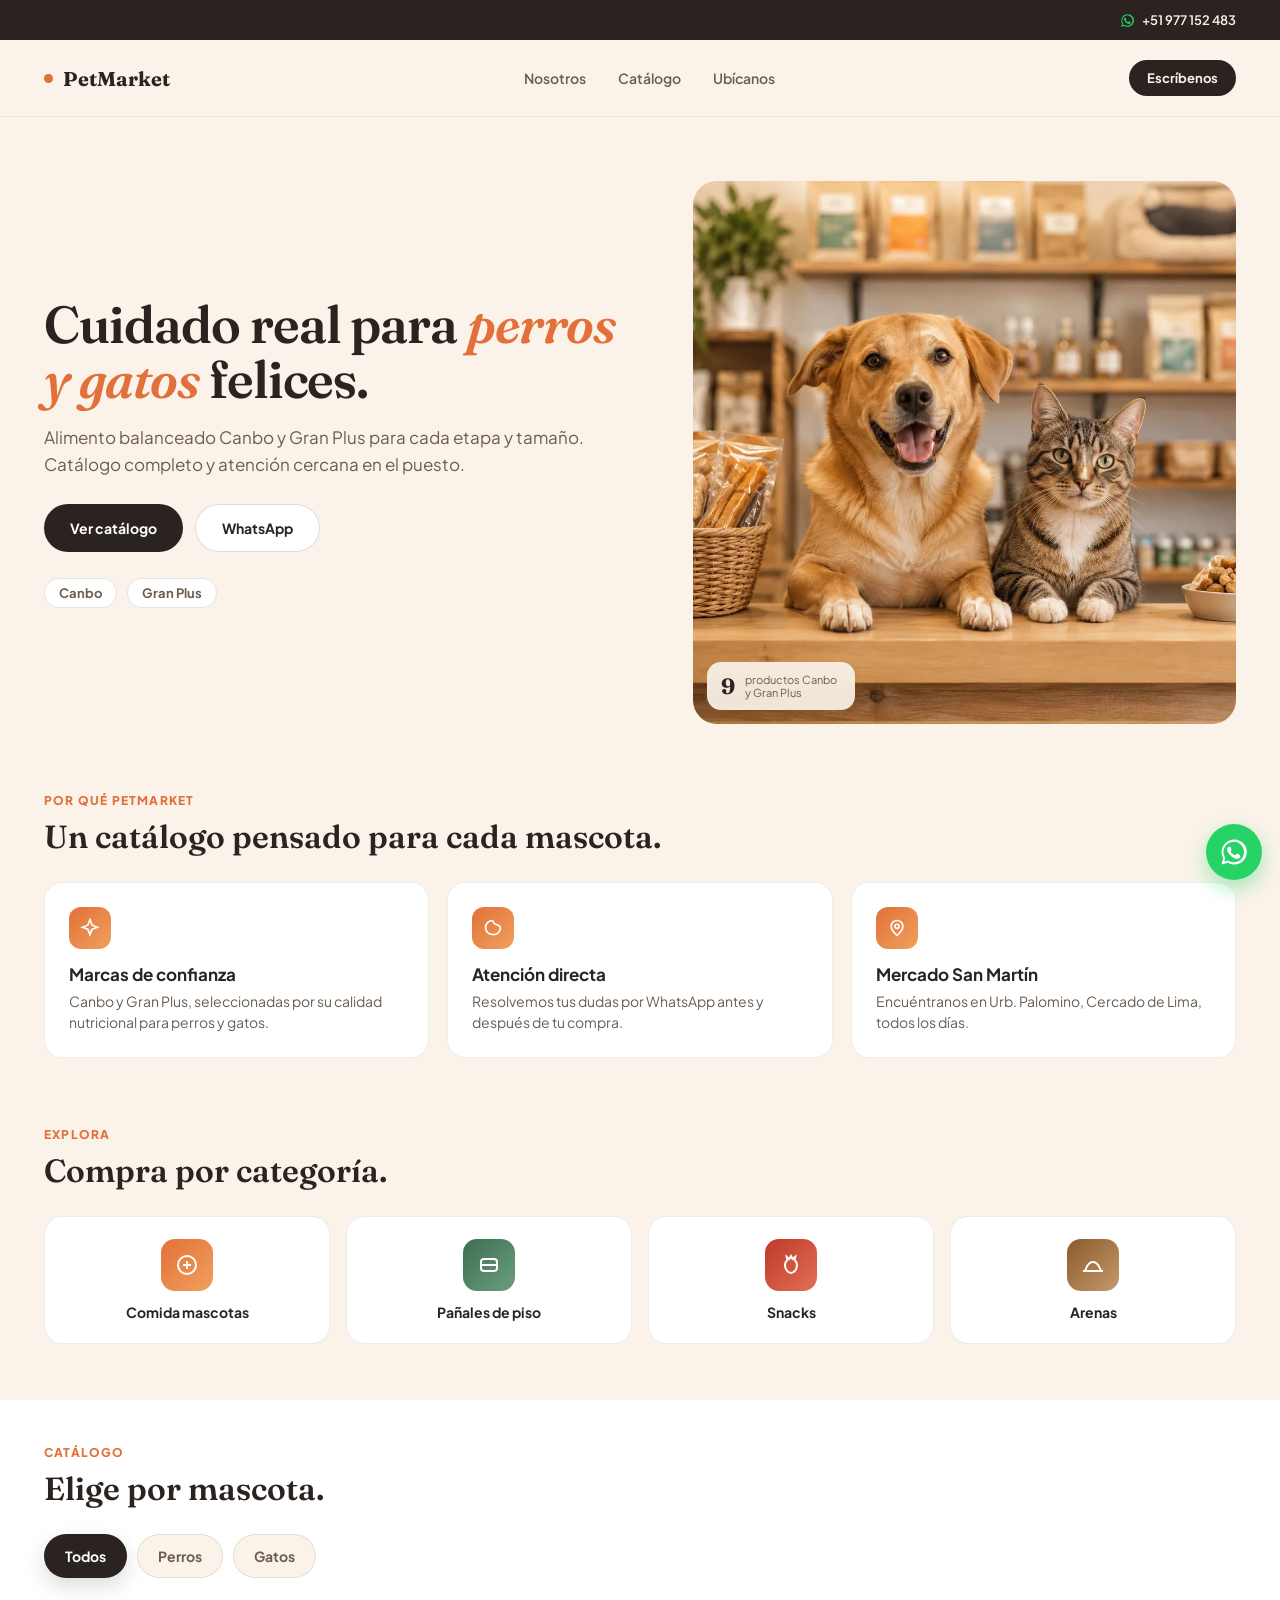
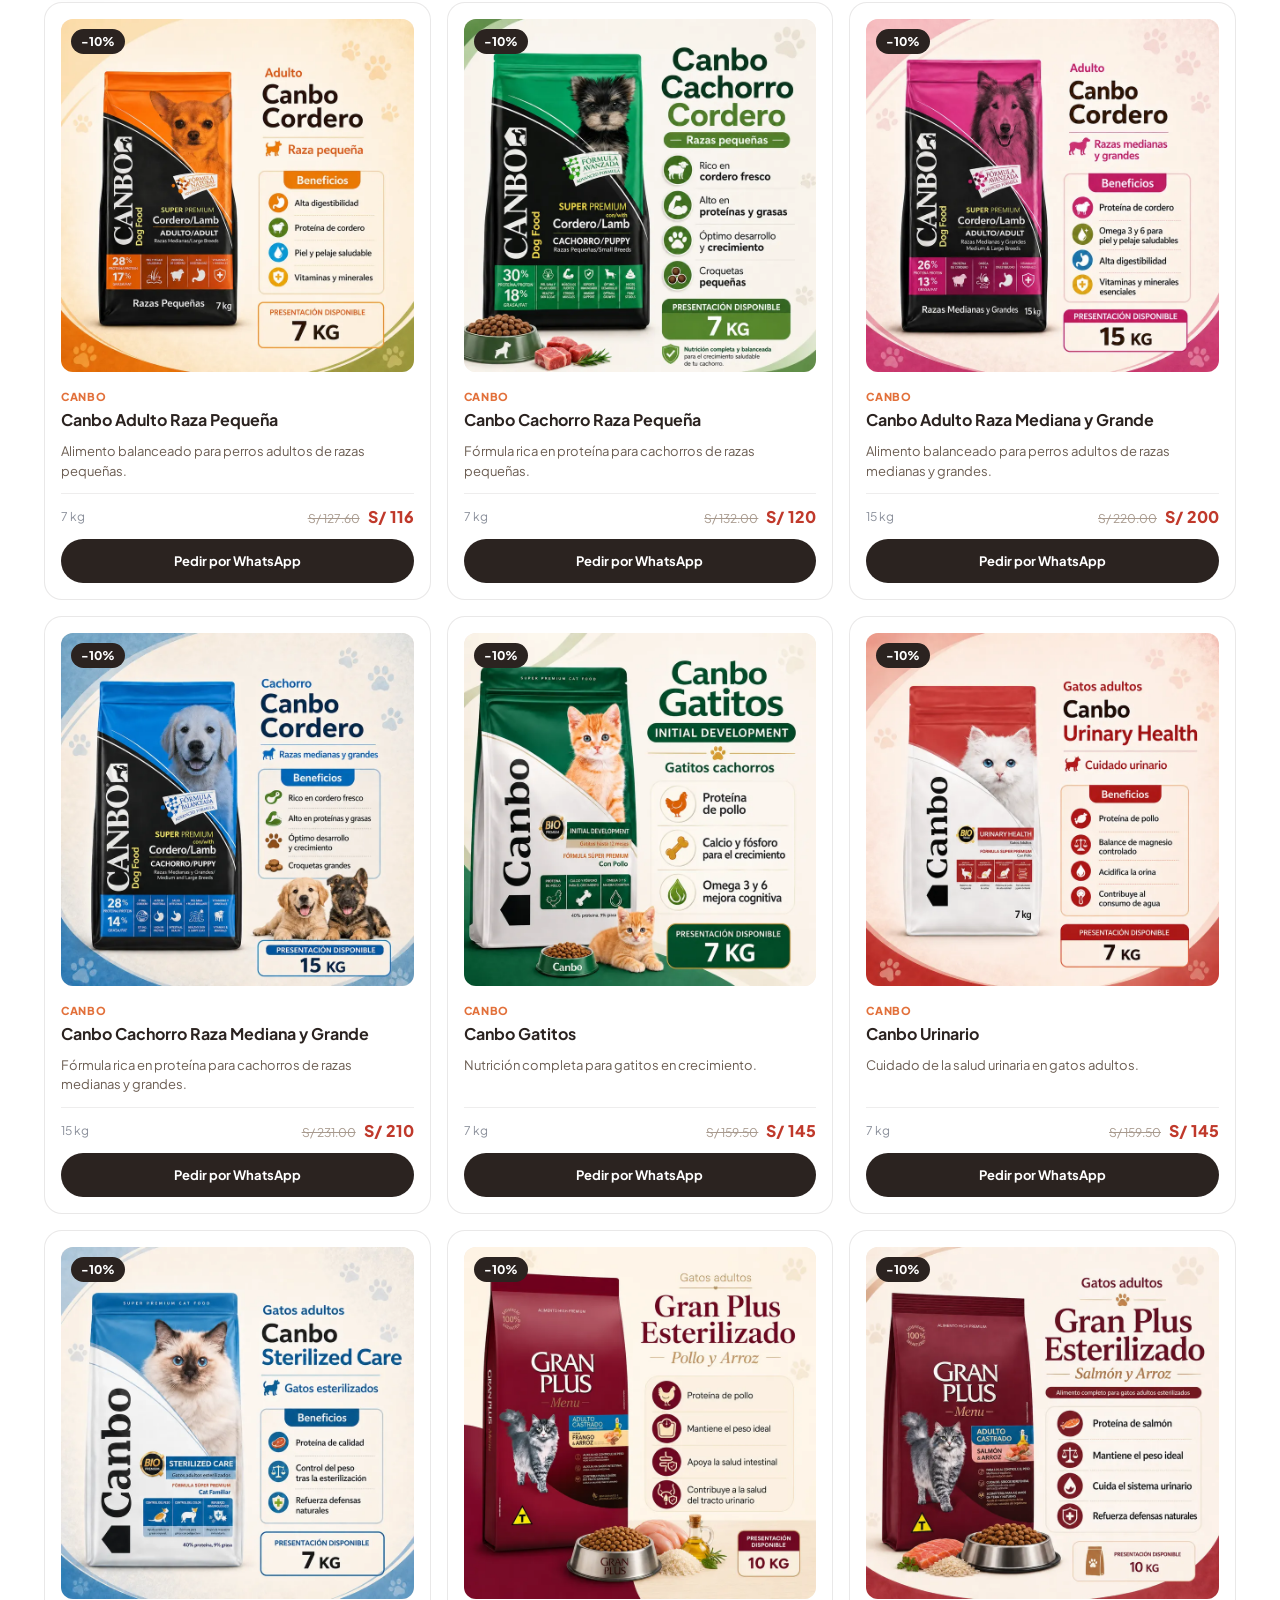
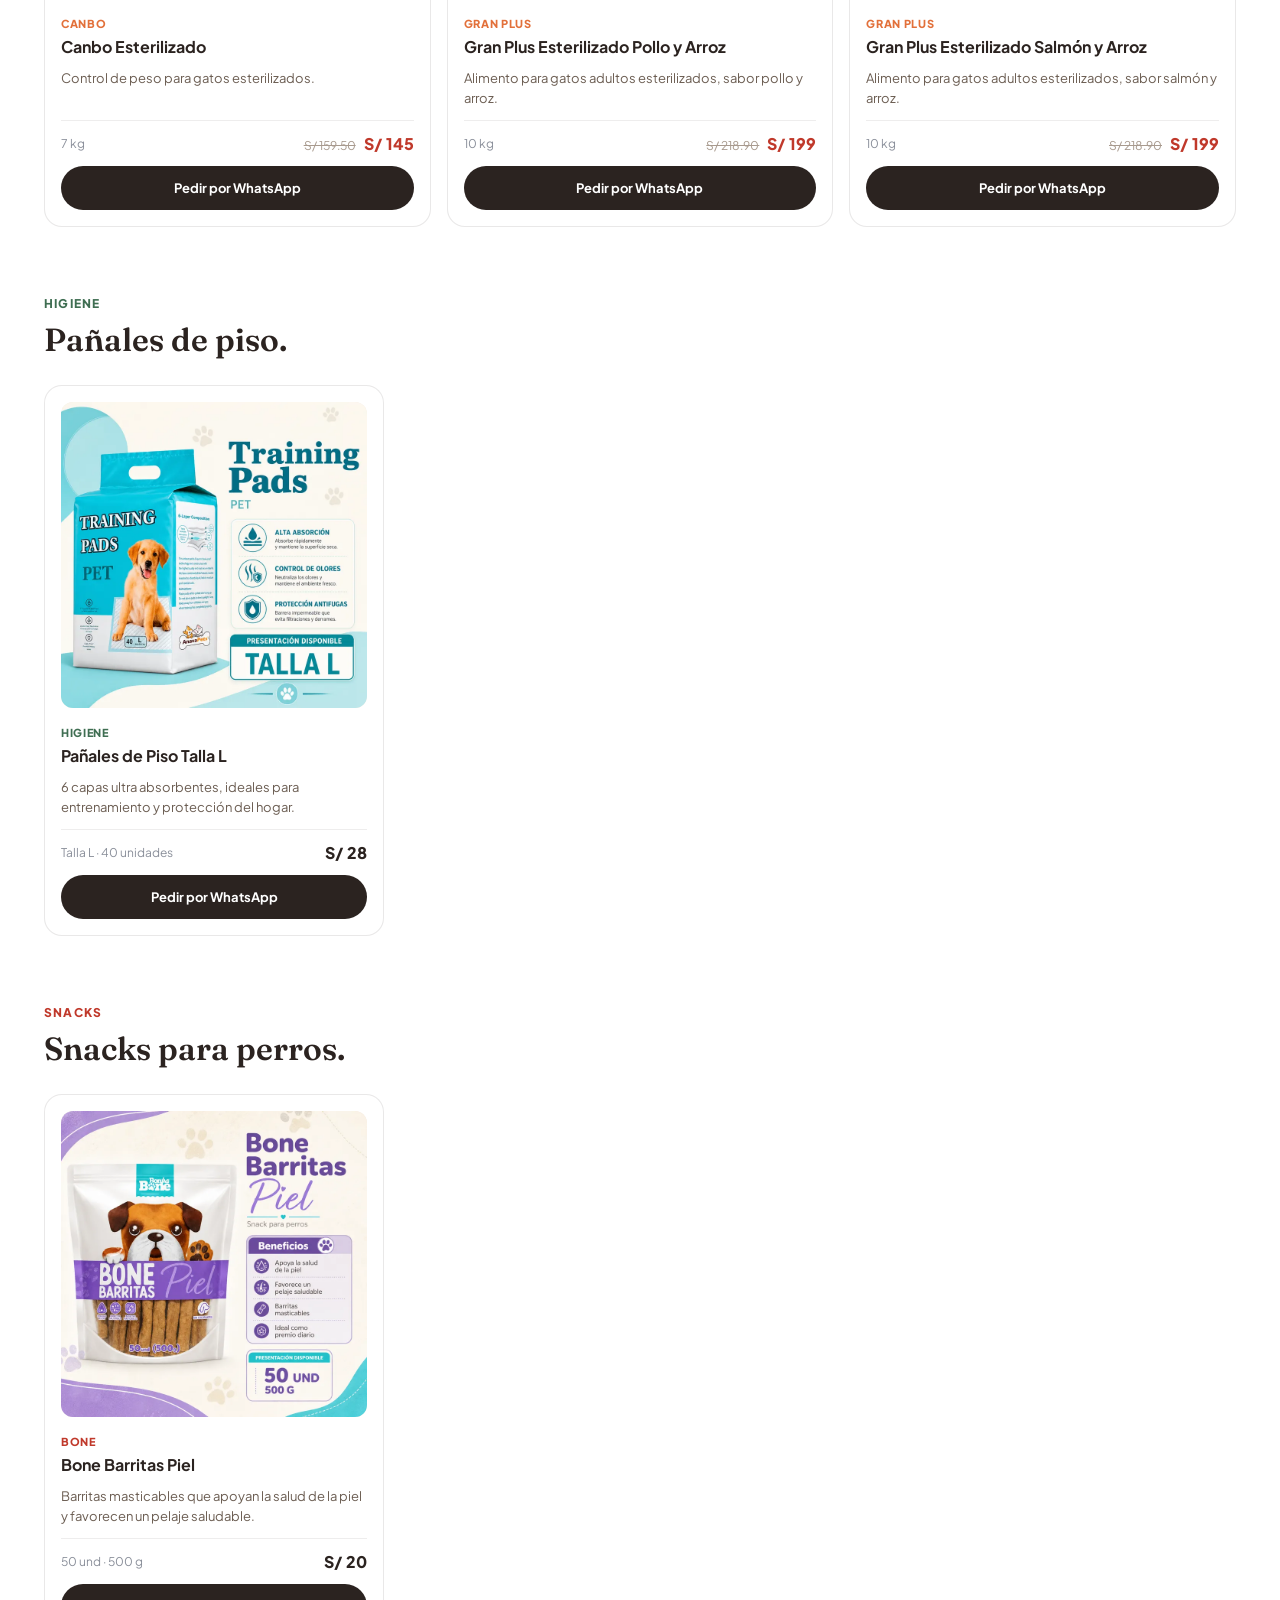
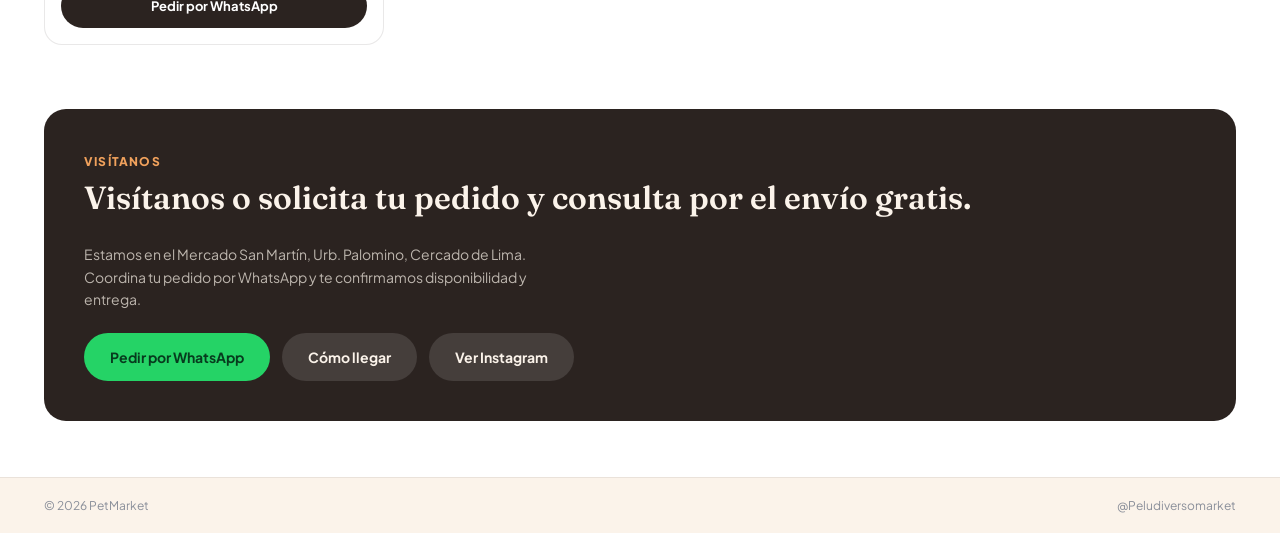
==== commit 7516c68a: "Mejora animaciones e interacciones de la web" ====
--- a/index.html
+++ b/index.html
@@ -321,37 +321,6 @@
   <span>© 2026 PetMarket</span><span>@Peludiversomarket</span>
 </footer>
 
-<script>
-(function () {
-  // Filtro del catálogo
-  var buttons = document.querySelectorAll('.cat-btn');
-  var cards = document.querySelectorAll('.cat-card');
-  buttons.forEach(function (btn) {
-    btn.addEventListener('click', function () {
-      var filter = btn.getAttribute('data-filter');
-      buttons.forEach(function (b) { b.classList.toggle('is-active', b === btn); });
-      cards.forEach(function (card) {
-        var match = filter === 'all' || card.getAttribute('data-category') === filter;
-        card.classList.toggle('is-visible', match);
-      });
-    });
-  });
-
-  // Menú móvil
-  var toggle = document.getElementById('menu-toggle');
-  var menu = document.getElementById('mobile-menu');
-  toggle.addEventListener('click', function () {
-    var open = menu.classList.toggle('is-open');
-    toggle.setAttribute('aria-expanded', open ? 'true' : 'false');
-    toggle.setAttribute('aria-label', open ? 'Cerrar menú' : 'Abrir menú');
-  });
-  menu.querySelectorAll('a').forEach(function (link) {
-    link.addEventListener('click', function () {
-      menu.classList.remove('is-open');
-      toggle.setAttribute('aria-expanded', 'false');
-    });
-  });
-})();
-</script>
+<script src="main.js" defer></script>
 </body>
 </html>
--- a/styles.css
+++ b/styles.css
@@ -299,3 +299,145 @@
   .grid-products { grid-template-columns: repeat(3, 1fr); }
   .section { padding-bottom: 56px; }
 }
+
+/* ============ Motion system ============ */
+.nav {
+  transition: padding .35s cubic-bezier(.2, .8, .2, 1),
+              background-color .35s ease,
+              box-shadow .35s ease;
+}
+.nav.is-scrolled {
+  background: rgba(251, 243, 234, .96);
+  box-shadow: 0 10px 30px rgba(43, 35, 32, .08);
+}
+.nav__logo .dot { animation: brandGlow 3.8s ease-in-out infinite; }
+
+.btn, .nav__cta {
+  transition: transform .25s cubic-bezier(.2, .8, .2, 1),
+              box-shadow .25s ease,
+              background-color .25s ease;
+}
+.btn:hover, .nav__cta:hover { transform: translateY(-2px); }
+.btn--dark:hover, .nav__cta:hover { box-shadow: 0 10px 24px rgba(43, 35, 32, .2); }
+
+.hero__media { --hero-shift: 0px; }
+.hero__media img {
+  transform: scale(1.035) translateY(var(--hero-shift));
+  transition: transform .2s linear;
+}
+.hero__stat { animation: gentleFloat 4.5s ease-in-out infinite; }
+
+.feature, .category, .product {
+  transform-origin: center bottom;
+  transition: transform .4s cubic-bezier(.2, .8, .2, 1),
+              box-shadow .4s ease,
+              border-color .4s ease;
+}
+.feature:hover, .product:hover {
+  transform: translateY(-6px);
+  border-color: rgba(226, 112, 58, .28);
+  box-shadow: 0 18px 38px rgba(43, 35, 32, .1);
+}
+.feature__icon, .category__icon, .product__media img, .product__off {
+  transition: transform .45s cubic-bezier(.2, .8, .2, 1);
+}
+.feature:hover .feature__icon { transform: rotate(-5deg) scale(1.08); }
+.category:hover .category__icon { transform: translateY(-4px) rotate(4deg) scale(1.08); }
+.product:hover .product__media img { transform: scale(1.055); }
+.product:hover .product__off { transform: translateY(-2px) rotate(-2deg); }
+
+.cat-btn { transition: transform .25s ease, background .25s ease, color .25s ease, box-shadow .25s ease; }
+.cat-btn:hover { transform: translateY(-2px); }
+.cat-btn.is-active { box-shadow: 0 8px 20px rgba(43, 35, 32, .16); }
+.cat-card.is-filtering-out {
+  display: flex;
+  opacity: 0;
+  transform: translateY(12px) scale(.97);
+  transition-duration: .2s;
+  pointer-events: none;
+}
+.cat-card.is-filtering-in {
+  opacity: 0;
+  transform: translateY(14px) scale(.97);
+}
+.cat-card.is-visible { transition-delay: var(--card-delay, 0ms); }
+
+.motion-ready .hero h1,
+.motion-ready .hero__sub,
+.motion-ready .hero__actions,
+.motion-ready .hero__badges,
+.motion-ready .hero__media {
+  opacity: 0;
+  transform: translateY(22px);
+}
+.motion-ready .hero__media { transform: translateY(18px) scale(.975); }
+.motion-ready .page-entered .hero h1,
+.motion-ready .page-entered .hero__sub,
+.motion-ready .page-entered .hero__actions,
+.motion-ready .page-entered .hero__badges,
+.motion-ready .page-entered .hero__media {
+  opacity: 1;
+  transform: none;
+  transition: opacity .75s ease, transform .85s cubic-bezier(.16, 1, .3, 1);
+}
+.motion-ready .page-entered .hero__sub { transition-delay: .08s; }
+.motion-ready .page-entered .hero__actions { transition-delay: .16s; }
+.motion-ready .page-entered .hero__badges { transition-delay: .23s; }
+.motion-ready .page-entered .hero__media { transition-delay: .12s; }
+
+.reveal {
+  opacity: 0;
+  transform: translateY(24px);
+  transition: opacity .7s ease var(--reveal-delay, 0ms),
+              transform .8s cubic-bezier(.16, 1, .3, 1) var(--reveal-delay, 0ms),
+              box-shadow .4s ease,
+              border-color .4s ease;
+}
+.reveal.is-revealed { opacity: 1; transform: none; }
+
+.feature.reveal.is-revealed:hover, .product.reveal.is-revealed:hover {
+  transform: translateY(-6px);
+}
+.category.reveal.is-revealed:hover { transform: translateY(-3px); }
+.cat-card.reveal.is-filtering-out {
+  opacity: 0;
+  transform: translateY(12px) scale(.97);
+}
+.cat-card.reveal.is-filtering-in {
+  opacity: 0;
+  transform: translateY(14px) scale(.97);
+}
+
+.wa-float.is-pulsing { animation: whatsappAttention 1.1s ease-out 1; }
+
+@keyframes gentleFloat {
+  0%, 100% { transform: translateY(0); }
+  50% { transform: translateY(-6px); }
+}
+@keyframes brandGlow {
+  0%, 100% { box-shadow: 0 0 0 0 rgba(226, 112, 58, 0); }
+  50% { box-shadow: 0 0 0 6px rgba(226, 112, 58, .12); }
+}
+@keyframes whatsappAttention {
+  0%, 100% { transform: scale(1); box-shadow: 0 8px 20px rgba(37, 211, 102, .4); }
+  35% { transform: scale(1.1) rotate(-5deg); box-shadow: 0 8px 20px rgba(37, 211, 102, .4), 0 0 0 12px rgba(37, 211, 102, .12); }
+  65% { transform: scale(1.04) rotate(4deg); }
+}
+
+@media (min-width: 960px) {
+  .nav.is-scrolled { padding-top: 12px; padding-bottom: 12px; }
+}
+
+@media (prefers-reduced-motion: reduce) {
+  .nav__logo .dot, .hero__stat, .wa-float.is-pulsing { animation: none !important; }
+  .motion-ready .hero h1,
+  .motion-ready .hero__sub,
+  .motion-ready .hero__actions,
+  .motion-ready .hero__badges,
+  .motion-ready .hero__media,
+  .reveal,
+  .reveal.is-revealed {
+    opacity: 1 !important;
+    transform: none !important;
+  }
+}
